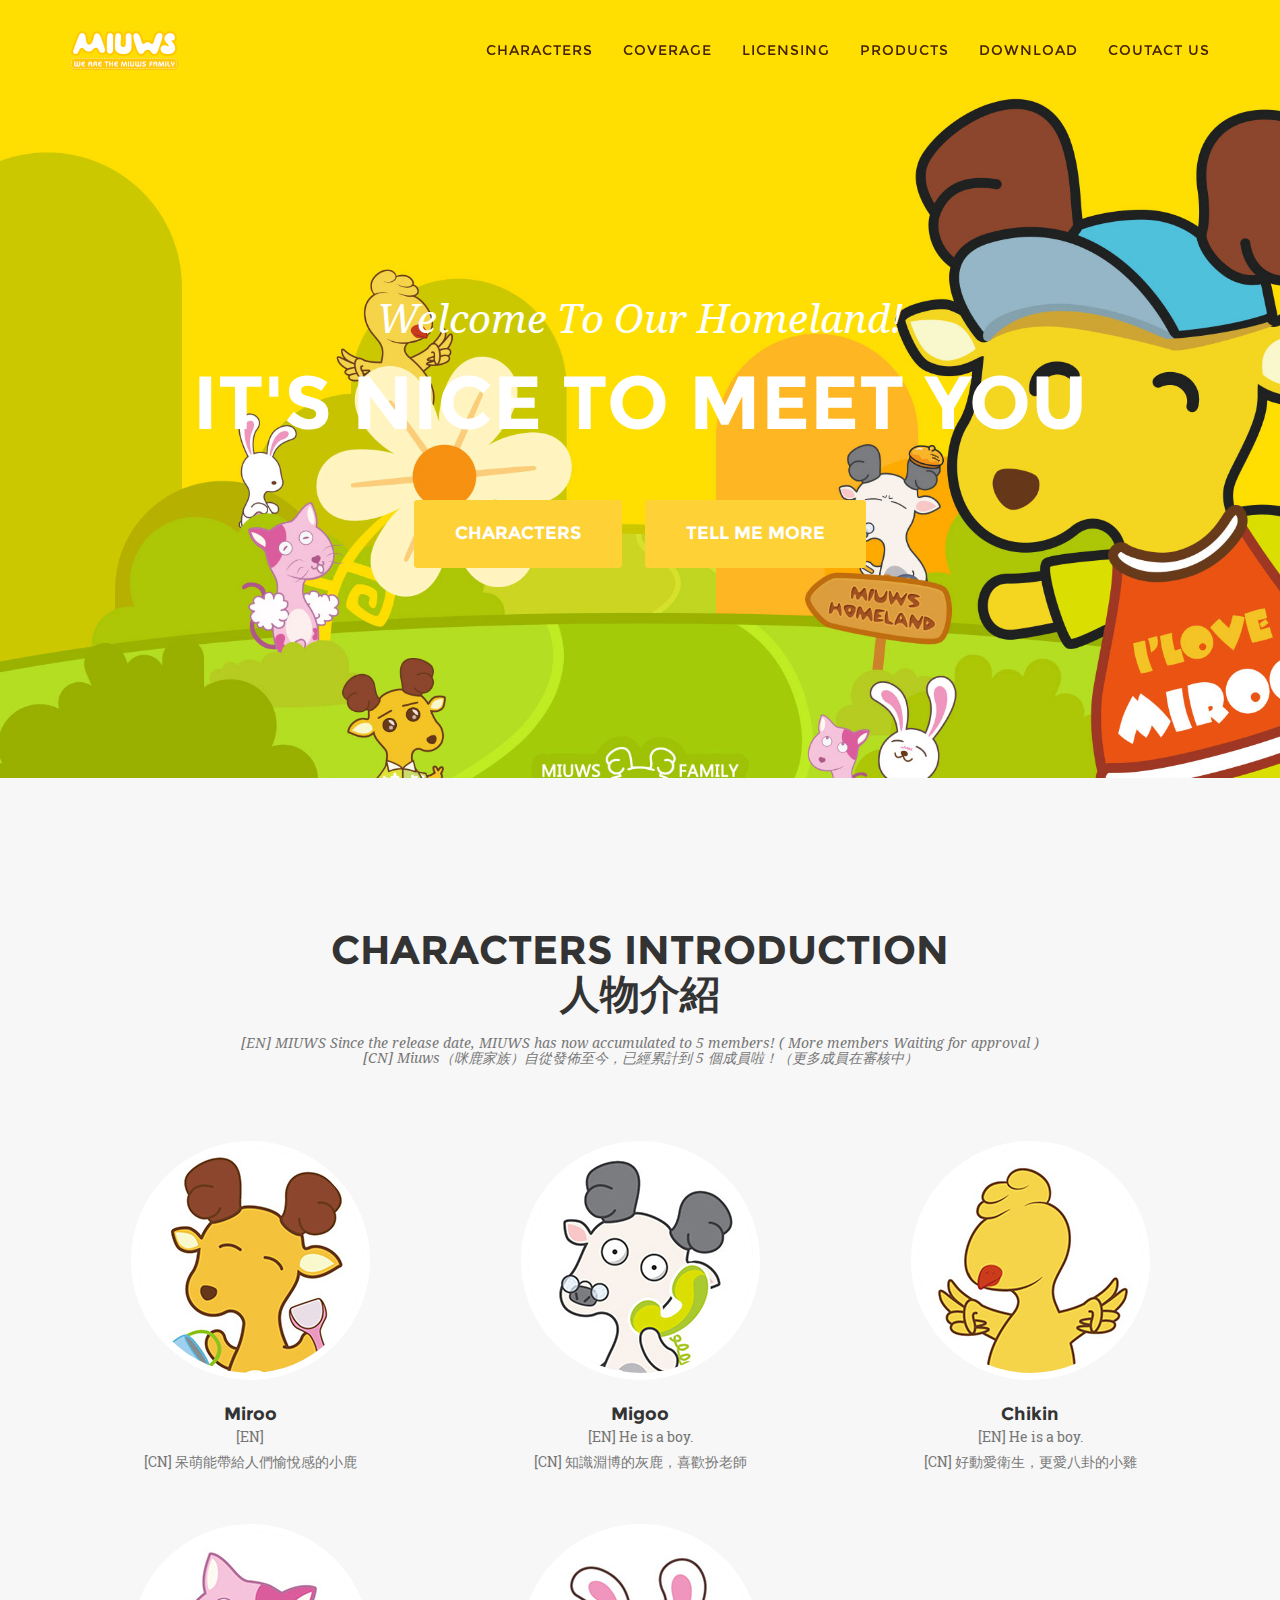
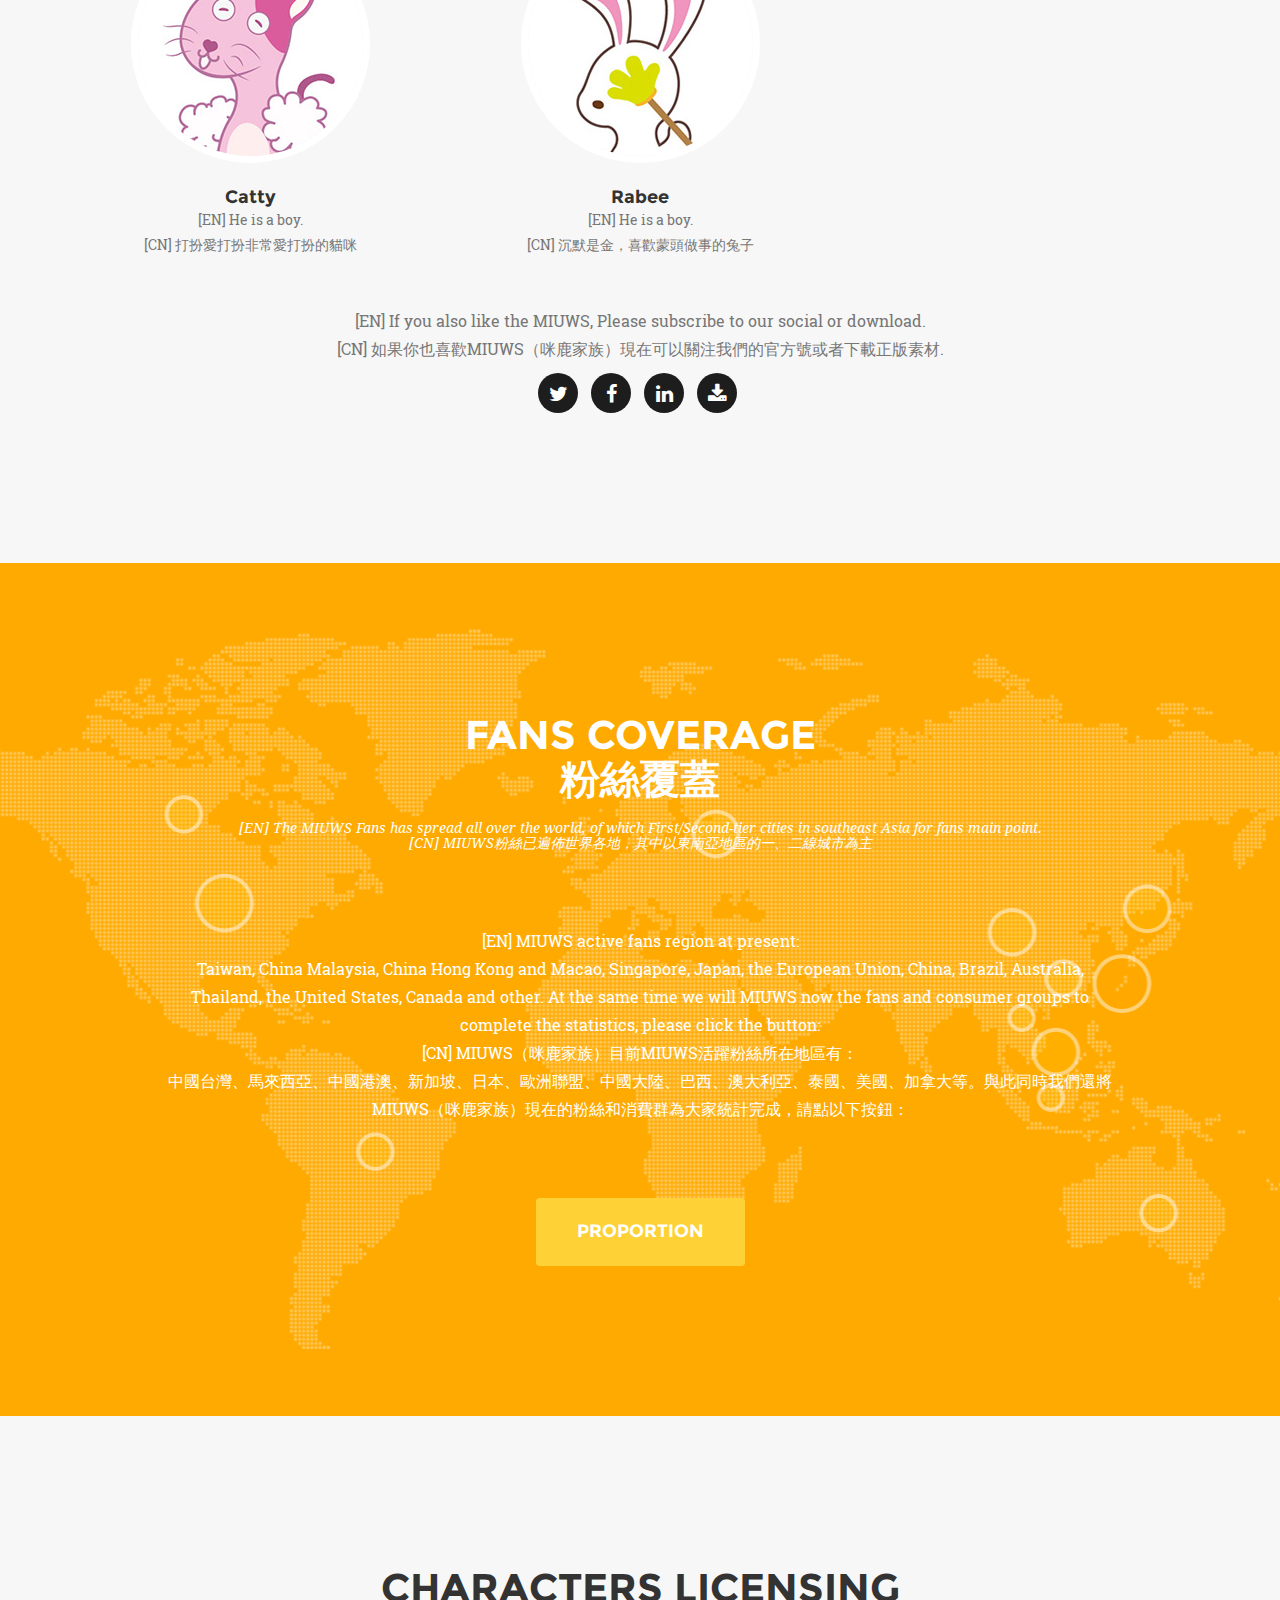
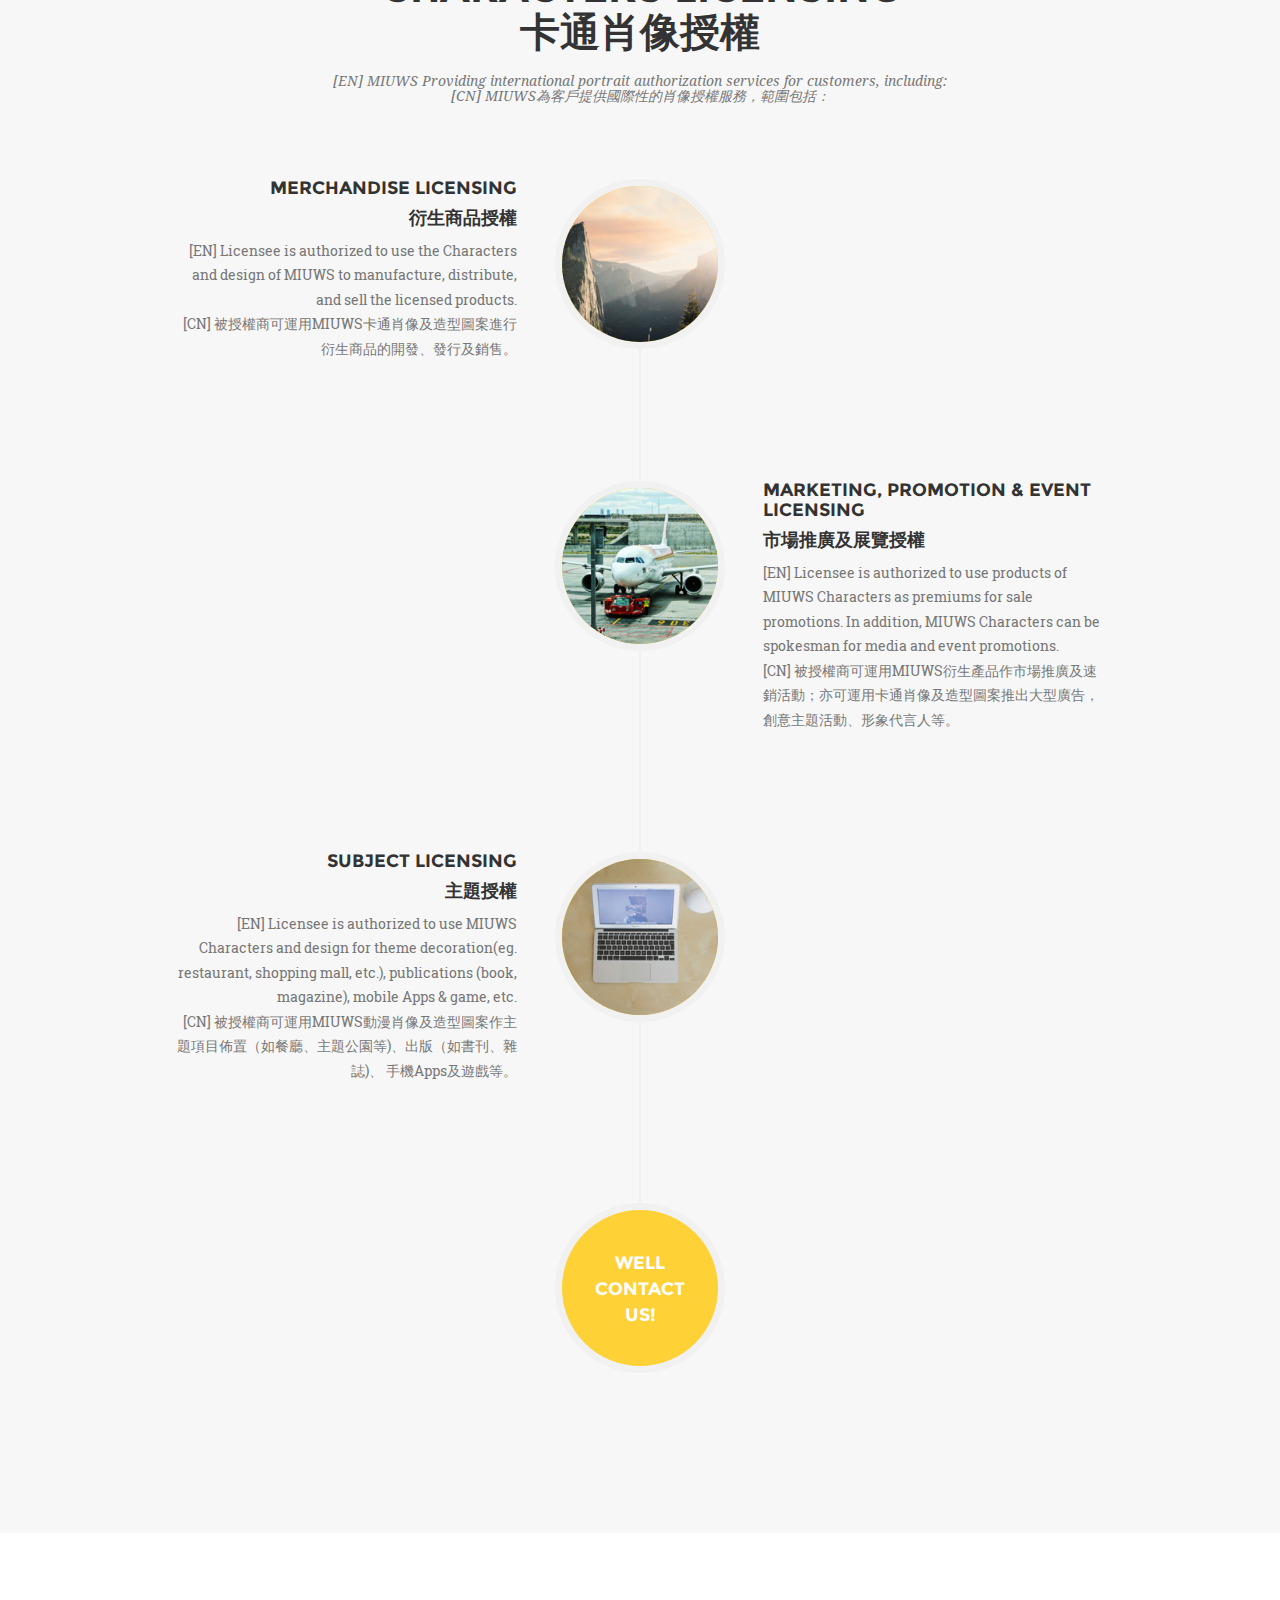
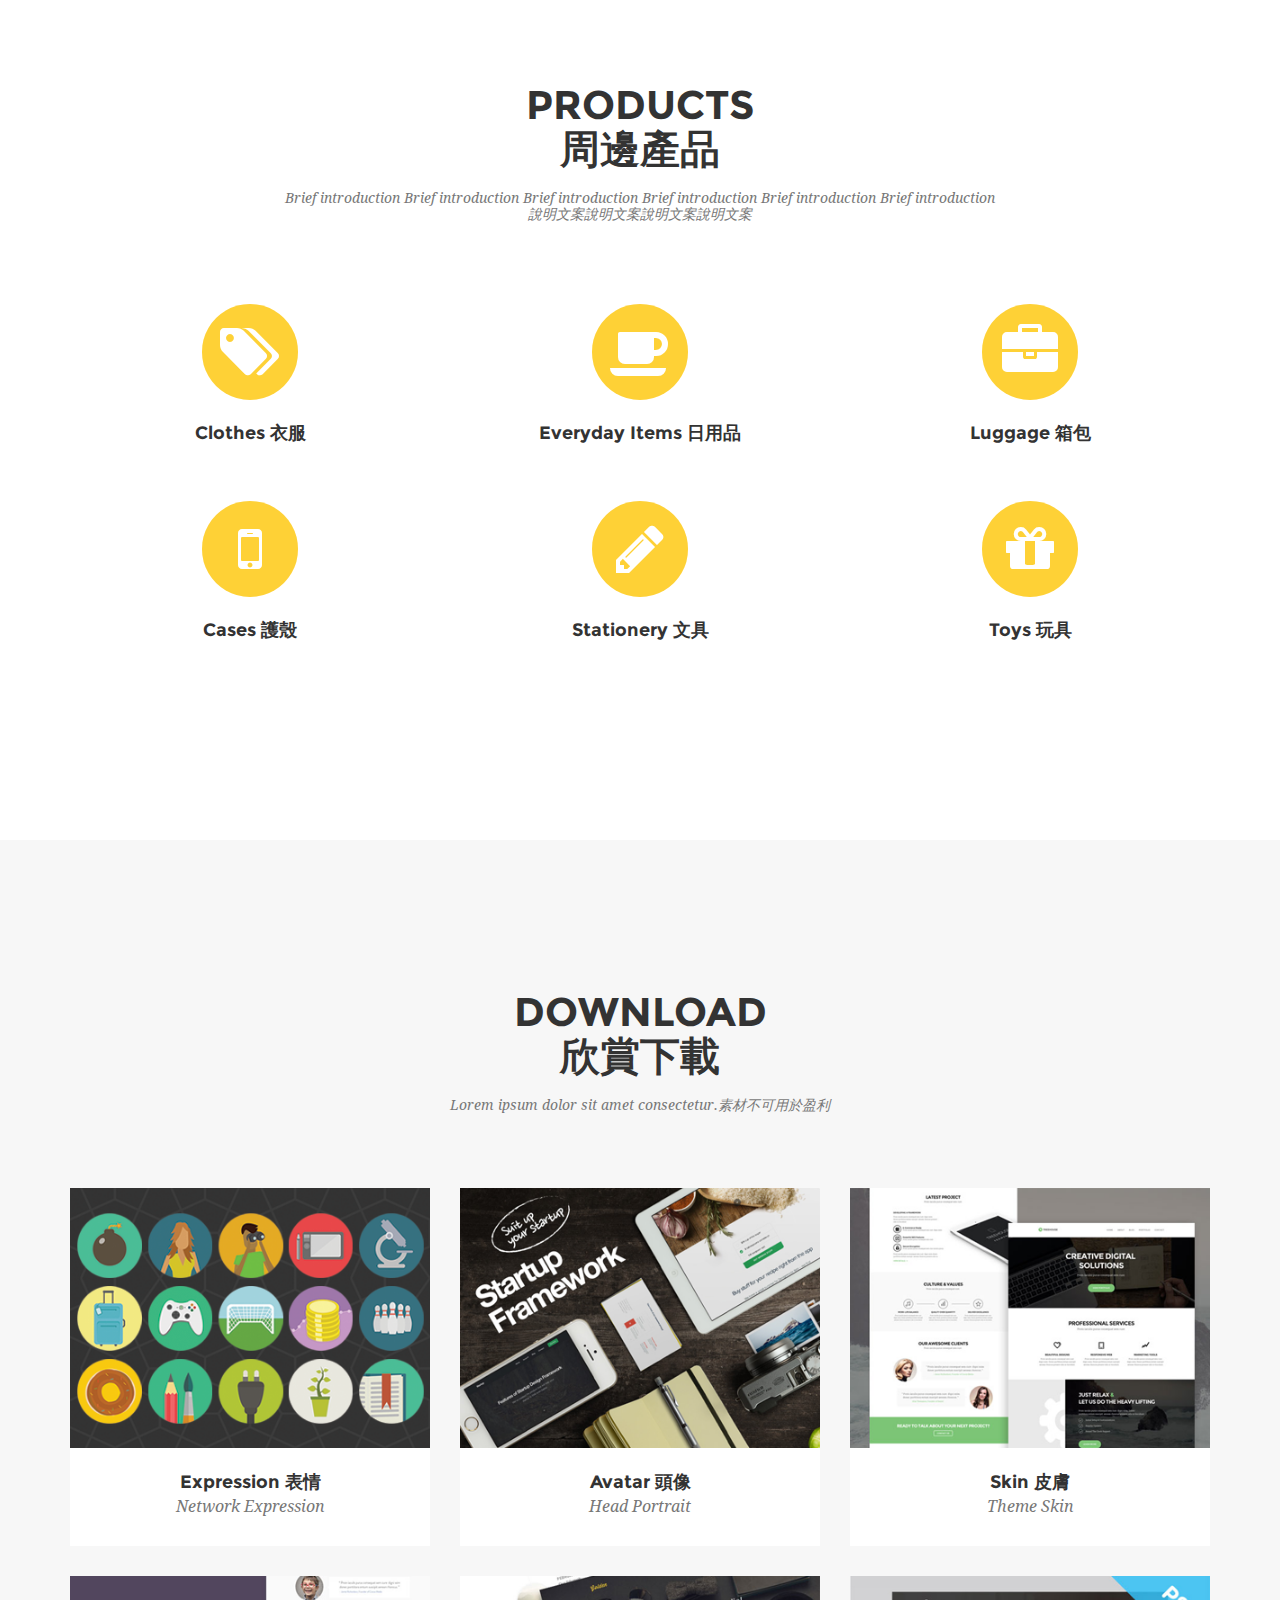
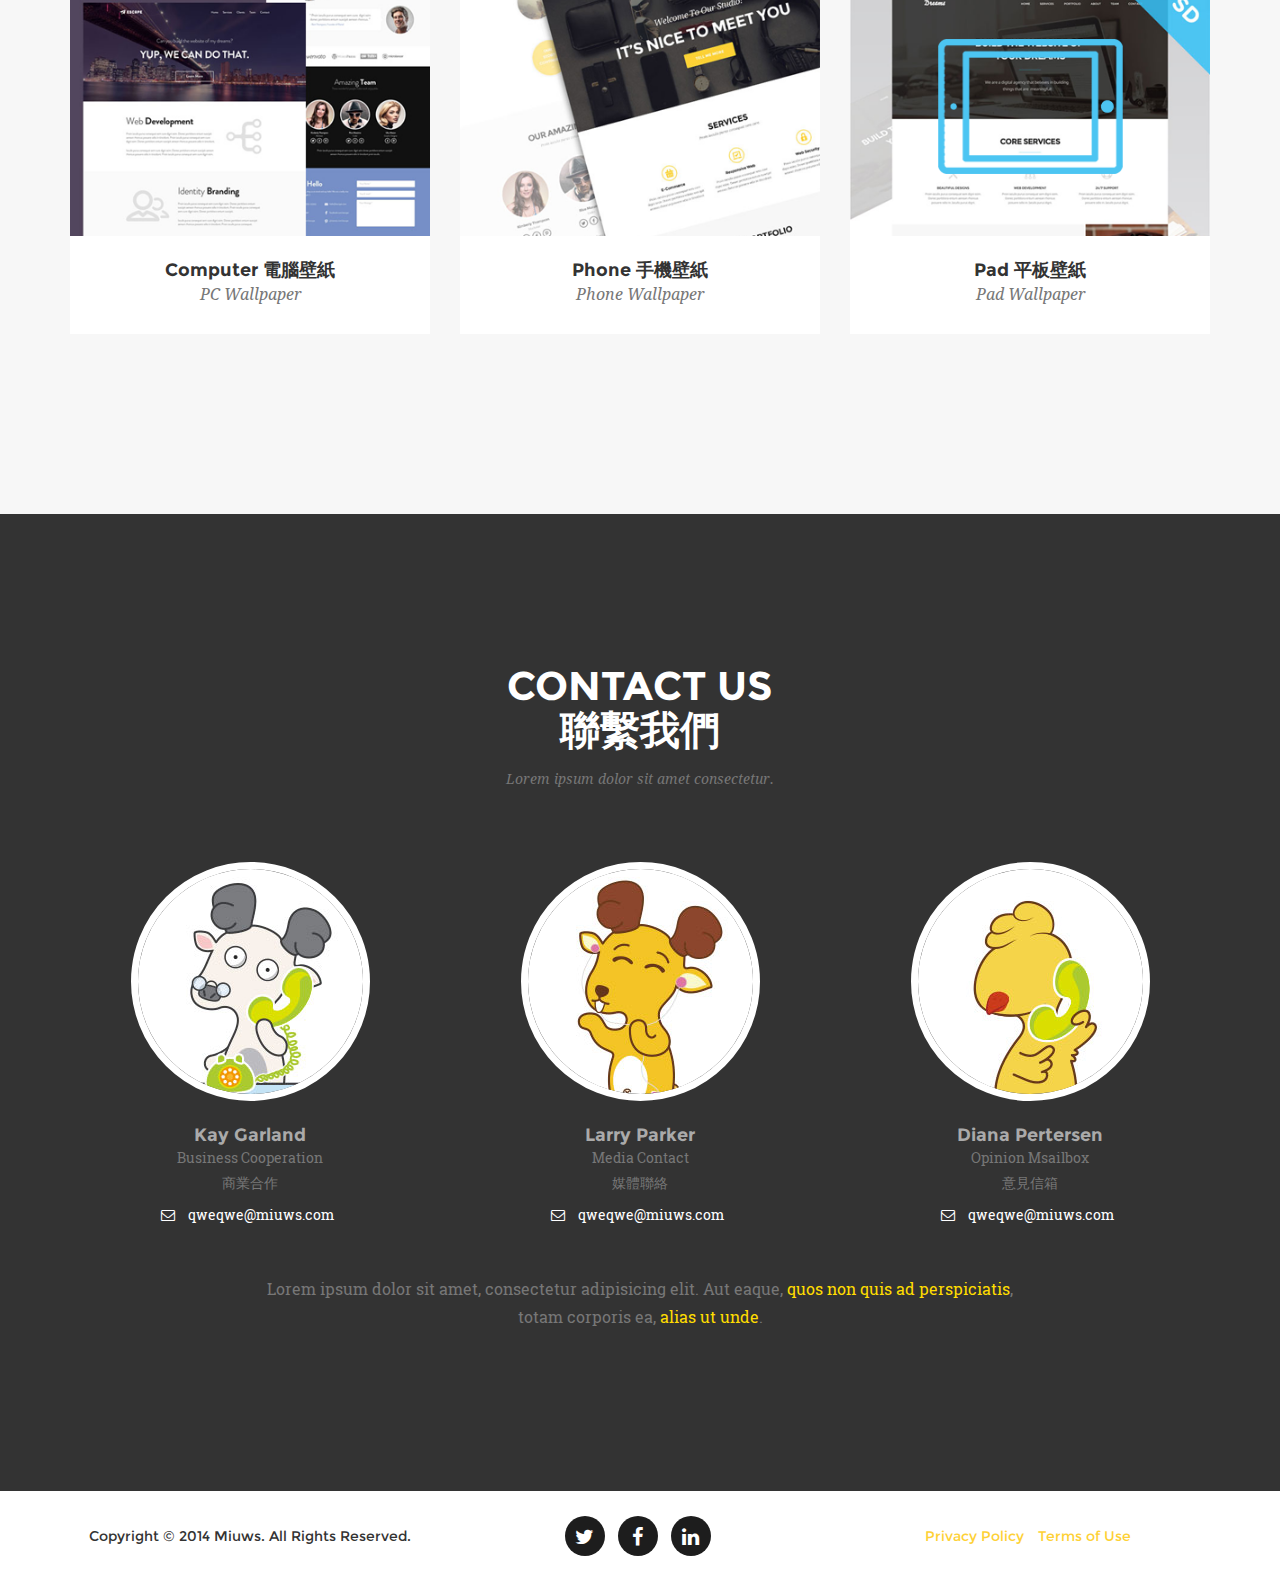
==== index.html @ 2d7cfe04 "Revert "改變目錄"" ====
<!DOCTYPE html>
<html lang="en"><head>

    <meta charset="utf-8">
    <meta http-equiv="X-UA-Compatible" content="IE=edge">
    <meta name="viewport" content="width=device-width, initial-scale=1">
    <meta name="description" content="">
    <meta name="author" content="">

    <title>The Official Website of MIUWS - 咪鹿家族官網</title>

    <!-- Bootstrap Core CSS -->
    <link href="css/bootstrap.min.css" rel="stylesheet">

    <!-- Custom CSS -->
    <link href="css/agency.css" rel="stylesheet">

    <!-- Custom Fonts -->
    <link href="font-awesome/css/font-awesome.min.css" rel="stylesheet" type="text/css">
    <!--<link href="https://fonts.googleapis.com/css?family=Montserrat:400,700" rel="stylesheet" type="text/css">-->
    <!--<link href='https://fonts.googleapis.com/css?family=Kaushan+Script' rel='stylesheet' type='text/css'>-->
    <!--<link href='https://fonts.googleapis.com/css?family=Droid+Serif:400,700,400italic,700italic' rel='stylesheet' type='text/css'>-->
    <!--<link href='https://fonts.googleapis.com/css?family=Roboto+Slab:400,100,300,700' rel='stylesheet' type='text/css'>-->
    <link href="googleapis/fonts.css" rel="stylesheet" type="text/css">

    <!-- HTML5 Shim and Respond.js IE8 support of HTML5 elements and media queries -->
    <!-- WARNING: Respond.js doesn't work if you view the page via file:// -->
    <!--[if lt IE 9]>
        <script src="https://oss.maxcdn.com/libs/html5shiv/3.7.0/html5shiv.js"></script>
        <script src="https://oss.maxcdn.com/libs/respond.js/1.4.2/respond.min.js"></script>
    <![endif]-->

</head>

<body id="page-top" class="index">

    <!-- Navigation -->
    <nav class="navbar navbar-default navbar-fixed-top">
        <div class="container">
            <!-- Brand and toggle get grouped for better mobile display -->
            <div class="navbar-header page-scroll">
                <button type="button" class="navbar-toggle" data-toggle="collapse" data-target="#bs-example-navbar-collapse-1">
                    <span class="sr-only">Toggle navigation</span>
                    <span class="icon-bar"></span>
                    <span class="icon-bar"></span>
                    <span class="icon-bar"></span>
                </button>
                <!-- <a class="navbar-brand page-scroll" href="#page-top">Miuws</a> -->
                <a class="navbar-brand page-scroll" href="#page-top">
	                <img src="img/logo40.png" class="" alt="">
                </a>
            </div>

            <!-- Collect the nav links, forms, and other content for toggling -->
            <div class="collapse navbar-collapse" id="bs-example-navbar-collapse-1">
                <ul class="nav navbar-nav navbar-right">
                    <li class="hidden">
                        <a href="#page-top"></a>
                    </li>
                    <li>
                        <a class="page-scroll" href="#characters">Characters</a>
                    </li>
                    <li>
                        <a class="page-scroll" href="#coverage">Coverage</a>
                    </li>
                    <li>
                        <a class="page-scroll" href="#licensing">Licensing</a>
                    </li>
                    <li>
                        <a class="page-scroll" href="#products">Products</a>
                    </li>
                    <li>
                        <a class="page-scroll" href="#download">download</a>
                    </li>
                    <li>
                        <a class="page-scroll" href="#contact">Coutact Us</a>
                    </li>
                </ul>
            </div>
            <!-- /.navbar-collapse -->
        </div>
        <!-- /.container-fluid -->
    </nav>

    <!-- Header -->
    <header>
        <div class="container">
            <div class="intro-text">
                <div class="intro-lead-in">Welcome To Our Homeland!</div>
                <div class="intro-heading">It's Nice To Meet You</div>
                <a href="#characters" class="page-scroll btn btn-xl" style="margin:10px;">Characters</a>
                <a href="#coverage" class="page-scroll btn btn-xl" style="margin:10px;">Tell Me More</a>
            </div>
        </div>
    </header>

    <!-- Services(characters) Section -->
    <section id="characters" class="bg-light-gray">
        <div class="container">
            <div class="row">
                <div class="col-lg-12 text-center">
                    <h2 class="section-heading">Characters Introduction
                    <br>人物介紹</h2>
                    <h3 class="section-subheading text-muted">[EN] MIUWS Since the release date, MIUWS has now accumulated to 5 members! ( More members Waiting for approval ) 
                    <br>[CN] Miuws（咪鹿家族）自從發佈至今，已經累計到&nbsp;5&nbsp;個成員啦！（更多成員在審核中）</h3>
                </div>
            </div>
            <div class="row">
                <div class="col-sm-4">
                    <div class="diy-agency-member">
                        <img src="img/characters/1.jpg" class="img-responsive img-circle" alt="">
                        <h4>Miroo</h4>
                        <p class="text-muted">[EN]  
                        <br>[CN] 呆萌能帶給人們愉悅感的小鹿</p>
                    </div>
                </div>
                <div class="col-sm-4">
                    <div class="diy-agency-member">
                        <img src="img/characters/2.jpg" class="img-responsive img-circle" alt="">
                        <h4>Migoo</h4>
                        <p class="text-muted">[EN] He is a boy.
                        <br>[CN] 知識淵博的灰鹿，喜歡扮老師</p>
                    </div>
                </div>
                <div class="col-sm-4">
                    <div class="diy-agency-member">
                        <img src="img/characters/3.jpg" class="img-responsive img-circle" alt="">
                        <h4>Chikin</h4>
                        <p class="text-muted">[EN] He is a boy.
                        <br>[CN] 好動愛衛生，更愛八卦的小雞</p>
                    </div>
                </div>
            </div>
            <div class="row">
                <div class="col-sm-4">
                    <div class="diy-agency-member">
                        <img src="img/characters/4.jpg" class="img-responsive img-circle" alt="">
                        <h4>Catty</h4>
                        <p class="text-muted">[EN] He is a boy.
                        <br>[CN] 打扮愛打扮非常愛打扮的貓咪</p>
                    </div>
                </div>
                <div class="col-sm-4">
                    <div class="diy-agency-member">
                        <img src="img/characters/5.jpg" class="img-responsive img-circle" alt="">
                        <h4>Rabee</h4>
                        <p class="text-muted">[EN] He is a boy.
                        <br>[CN] 沉默是金，喜歡蒙頭做事的兔子</p>
                    </div>
                </div>
            </div>
            <div class="row">
                <div class="col-lg-8 col-lg-offset-2 text-center">
                    <p class="large text-muted">[EN] If you also like the MIUWS, Please subscribe to our social or download.
                    <br>[CN] 如果你也喜歡MIUWS（咪鹿家族）現在可以關注我們的官方號或者下載正版素材.</p>
					<ul class="list-inline social-buttons">
						<li><a href="#"><i class="fa fa-twitter"></i></a>
						</li>
						<li><a href="#"><i class="fa fa-facebook"></i></a>
						</li>
						<li><a href="#"><i class="fa fa-linkedin"></i></a>
						</li>
						<li><a class="page-scroll" href="#download"><i class="fa fa-download"></i></a>
						</li>
					</ul>
                </div>
            </div>
        </div>
    </section>

    <!-- css, file(coverage) Section -->
    <section id="coverage">
        <div class="container">
            <div class="row">
                <div class="col-lg-12 text-center">
                    <h2 class="section-heading">Fans Coverage
                    <br>粉絲覆蓋</h2>
                    <h3 class="section-subheading text-muted">[EN] The MIUWS Fans has spread all over the world, of which First/Second-tier cities in southeast Asia for fans main point.
                    <br>[CN] MIUWS粉絲已遍佈世界各地，其中以東南亞地區的一、二線城市為主</h3>
                </div>
            </div>
            <div class="row">
                <div class="col-lg-10 col-lg-offset-1 text-center">
                    <p class="large text-muted">[EN] MIUWS active fans region at present: 
                    	<br>Taiwan, China Malaysia, China Hong Kong and Macao, Singapore, Japan, the European Union, China, Brazil, Australia, Thailand, the United States, Canada and other. At the same time we will MIUWS now the fans and consumer groups to complete the statistics, please click the button:
                    	<br>[CN] MIUWS（咪鹿家族）目前MIUWS活躍粉絲所在地區有：
                    	<br>中國台灣、馬來西亞、中國港澳、新加坡、日本、歐洲聯盟、中國大陸、巴西、澳大利亞、泰國、美國、加拿大等。與此同時我們還將MIUWS（咪鹿家族）現在的粉絲和消費群為大家統計完成，請點以下按鈕：</p>
                </div>
            </div>
            <div class="row">
                <div class="col-lg-12">
					<div class="row">
						<div class="col-lg-12 text-center">
							<a href="#coverageModal1" class="page-scroll btn btn-xl" data-toggle="modal">Proportion</a>
						</div>
					</div>
                </div>
            </div>
        </div>
    </section>

    <!-- css, file(licensing) Section -->
    <section id="licensing" class="bg-light-gray">
        <div class="container">
            <div class="row">
                <div class="col-lg-12 text-center">
                    <h2 class="section-heading">CHARACTERS LICENSING
                    <br>卡通肖像授權</h2>
                    <h3 class="section-subheading text-muted">[EN] MIUWS Providing international portrait authorization services for customers, including:
                    <br>[CN] MIUWS為客戶提供國際性的肖像授權服務，範圍包括：</h3>
                </div>
            </div>
            <div class="row">
                <div class="col-lg-12">
                    <ul class="timeline">
                        <li>
                            <div class="timeline-image">
                                <img class="img-circle img-responsive" src="img/licensing/1.jpg" alt="">
                            </div>
                            <div class="timeline-panel">
                                <div class="timeline-heading">
                                    <h4>MERCHANDISE LICENSING</h4>
                                    <h4 class="subheading">衍生商品授權</h4>
                                </div>
                                <div class="timeline-body">
                                    <p class="text-muted">[EN] Licensee is authorized to use the Characters and design of MIUWS to manufacture, distribute, and sell the licensed products.</p>
                                    <p class="text-muted">[CN] 被授權商可運用MIUWS卡通肖像及造型圖案進行衍生商品的開發、發行及銷售。</p>
                                </div>
                            </div>
                        </li>
                        <li class="timeline-inverted">
                            <div class="timeline-image">
                                <img class="img-circle img-responsive" src="img/licensing/2.jpg" alt="">
                            </div>
                            <div class="timeline-panel">
                                <div class="timeline-heading">
                                    <h4>MARKETING, PROMOTION & EVENT LICENSING</h4>
                                    <h4 class="subheading">市場推廣及展覽授權</h4>
                                </div>
                                <div class="timeline-body">
                                    <p class="text-muted">[EN] Licensee is authorized to use products of MIUWS Characters as premiums for sale promotions. In addition, MIUWS Characters can be spokesman for media and event promotions.</p>
                                    <p class="text-muted">[CN] 被授權商可運用MIUWS衍生產品作市場推廣及速銷活動；亦可運用卡通肖像及造型圖案推出大型廣告，創意主題活動、形象代言人等。</p>
                                </div>
                            </div>
                        </li>
                        <li>
                            <div class="timeline-image">
                                <img class="img-circle img-responsive" src="img/licensing/3.jpg" alt="">
                            </div>
                            <div class="timeline-panel">
                                <div class="timeline-heading">
                                    <h4>SUBJECT LICENSING</h4>
                                    <h4 class="subheading">主題授權</h4>
                                </div>
                                <div class="timeline-body">
                                    <p class="text-muted">[EN] Licensee is authorized to use MIUWS Characters and design for theme decoration(eg. restaurant, shopping mall, etc.), publications (book, magazine), mobile Apps & game, etc.</p>
                                    <p class="text-muted">[CN] 被授權商可運用MIUWS動漫肖像及造型圖案作主題項目佈置（如餐廳、主題公園等)、出版（如書刊、雜誌)、 手機Apps及遊戲等。</p>
                                </div>
                            </div>
                        </li>
                        <li class="timeline-inverted">
                        	<a class="page-scroll" href="#contact">
                            	<div class="timeline-image">
                                	<h4>well
                                    	<br>CONTACT
                                    	<br>US!</h4>
                            	</div>
                            </a>
                        </li>
                    </ul>
                </div>
            </div>
        </div>
    </section>

    <!-- css, file(products) Section -->
    <section id="products">
        <div class="container">
            <div class="row">
                <div class="col-lg-12 text-center">
                    <h2 class="section-heading">Products
                    <br>周邊產品</h2>
                    <h3 class="section-subheading text-muted">Brief introduction Brief introduction Brief introduction Brief introduction Brief introduction Brief introduction
                    <br>說明文案說明文案說明文案說明文案</h3>
                </div>
            </div>
			<!-- (3) Section -->
            <div class="row text-center">
                <div class="col-md-4">
                    <span class="fa-stack fa-4x">
                        <i class="fa fa-circle fa-stack-2x text-primary"></i>
                        <i class="fa fa-tags fa-stack-1x fa-inverse"></i>
                    </span>
                    <h4 class="service-heading">Clothes 衣服</h4>
                    <p class="text-muted">&nbsp;</p>
                </div>
                <div class="col-md-4">
                    <span class="fa-stack fa-4x">
                        <i class="fa fa-circle fa-stack-2x text-primary"></i>
                        <i class="fa fa-coffee fa-stack-1x fa-inverse"></i>
                    </span>
                    <h4 class="service-heading">Everyday Items 日用品</h4>
                    <p class="text-muted">&nbsp;</p>
                </div>
                <div class="col-md-4">
                    <span class="fa-stack fa-4x">
                        <i class="fa fa-circle fa-stack-2x text-primary"></i>
                        <i class="fa fa-briefcase fa-stack-1x fa-inverse"></i>
                    </span>
                    <h4 class="service-heading">Luggage 箱包</h4>
                    <p class="text-muted">&nbsp;</p>
                </div>
            </div>
			<!-- (2) Section -->
            <div class="row text-center">
                <div class="col-md-4">
                    <span class="fa-stack fa-4x">
                        <i class="fa fa-circle fa-stack-2x text-primary"></i>
                        <i class="fa fa-mobile-phone fa-stack-1x fa-inverse"></i>
                    </span>
                    <h4 class="service-heading">Cases 護殼</h4>
                    <p class="text-muted">&nbsp;</p>
                </div>
                <div class="col-md-4">
                    <span class="fa-stack fa-4x">
                        <i class="fa fa-circle fa-stack-2x text-primary"></i>
                        <i class="fa fa-pencil fa-stack-1x fa-inverse"></i>
                    </span>
                    <h4 class="service-heading">Stationery 文具</h4>
                    <p class="text-muted">&nbsp;</p>
                </div>
                <div class="col-md-4">
                    <span class="fa-stack fa-4x">
                        <i class="fa fa-circle fa-stack-2x text-primary"></i>
                        <i class="fa fa-gift fa-stack-1x fa-inverse"></i>
                    </span>
                    <h4 class="service-heading">Toys 玩具</h4>
                    <p class="text-muted">&nbsp;</p>
                </div>
            </div>
        </div>
    </section>

    <!-- css, file(download) Section -->
    <section id="download" class="bg-light-gray">
        <div class="container">
            <div class="row">
                <div class="col-lg-12 text-center">
                    <h2 class="section-heading">Download
                    <br>欣賞下載</h2>
                    <h3 class="section-subheading text-muted">Lorem ipsum dolor sit amet consectetur.素材不可用於盈利</h3>
                </div>
            </div>
            <div class="row">
                <div class="col-md-4 col-sm-6 download-item">
                    <a href="#downloadModal1" class="download-link" data-toggle="modal">
                        <div class="download-hover">
                            <div class="download-hover-content">
                                <i class="fa fa-plus fa-3x"></i>
                            </div>
                        </div>
                        <img src="img/download/expression.png" class="img-responsive" alt="">
                    </a>
                    <div class="download-caption">
                        <h4>Expression 表情</h4>
                        <p class="text-muted">Network Expression</p>
                    </div>
                </div>
                <div class="col-md-4 col-sm-6 download-item">
                    <a href="#downloadModal2" class="download-link" data-toggle="modal">
                        <div class="download-hover">
                            <div class="download-hover-content">
                                <i class="fa fa-plus fa-3x"></i>
                            </div>
                        </div>
                        <img src="img/download/avatar.png" class="img-responsive" alt="">
                    </a>
                    <div class="download-caption">
                        <h4>Avatar 頭像</h4>
                        <p class="text-muted">Head Portrait</p>
                    </div>
                </div>
                <div class="col-md-4 col-sm-6 download-item">
                    <a href="#downloadModal3" class="download-link" data-toggle="modal">
                        <div class="download-hover">
                            <div class="download-hover-content">
                                <i class="fa fa-plus fa-3x"></i>
                            </div>
                        </div>
                        <img src="img/download/skin.png" class="img-responsive" alt="">
                    </a>
                    <div class="download-caption">
                        <h4>Skin 皮膚</h4>
                        <p class="text-muted">Theme Skin</p>
                    </div>
                </div>
                <div class="col-md-4 col-sm-6 download-item">
                    <a href="#downloadModal4" class="download-link" data-toggle="modal">
                        <div class="download-hover">
                            <div class="download-hover-content">
                                <i class="fa fa-plus fa-3x"></i>
                            </div>
                        </div>
                        <img src="img/download/pcomputer.png" class="img-responsive" alt="">
                    </a>
                    <div class="download-caption">
                        <h4>Computer 電腦壁紙</h4>
                        <p class="text-muted">PC Wallpaper</p>
                    </div>
                </div>
                <div class="col-md-4 col-sm-6 download-item">
                    <a href="#downloadModal5" class="download-link" data-toggle="modal">
                        <div class="download-hover">
                            <div class="download-hover-content">
                                <i class="fa fa-plus fa-3x"></i>
                            </div>
                        </div>
                        <img src="img/download/phone.png" class="img-responsive" alt="">
                    </a>
                    <div class="download-caption">
                        <h4>Phone 手機壁紙</h4>
                        <p class="text-muted">Phone Wallpaper</p>
                    </div>
                </div>
                <div class="col-md-4 col-sm-6 download-item">
                    <a href="#downloadModal6" class="download-link" data-toggle="modal">
                        <div class="download-hover">
                            <div class="download-hover-content">
                                <i class="fa fa-plus fa-3x"></i>
                            </div>
                        </div>
                        <img src="img/download/pad.png" class="img-responsive" alt="">
                    </a>
                    <div class="download-caption">
                        <h4>Pad 平板壁紙</h4>
                        <p class="text-muted">Pad Wallpaper</p>
                    </div>
                </div>
            </div>
        </div>
    </section>
    
    <!-- Contact Section -->
    <section id="contact">
        <div class="container">
            <div class="row">
                <div class="col-lg-12 text-center">
                    <h2 class="section-heading">Contact Us
                    <br>聯繫我們</h2>
                    <h3 class="section-subheading text-muted">Lorem ipsum dolor sit amet consectetur.</h3>
                </div>
            </div>
            <div class="row">
                <div class="col-sm-4">
                    <div class="diy-agency-member">
                        <img src="img/contact/1.jpg" class="img-responsive img-circle" alt="">
                        <h4>Kay Garland</h4>
                        <p class="text-muted">Business Cooperation
                        <br>商業合作</p>
                        <ul class="list-inline social-buttons">
                            <li><i class="fa fa-envelope-o"></i>
                            </li>
                            <li>qweqwe@miuws.com
                            </li>
                        </ul>
                    </div>
                </div>
                <div class="col-sm-4">
                    <div class="diy-agency-member">
                        <img src="img/contact/2.jpg" class="img-responsive img-circle" alt="">
                        <h4>Larry Parker</h4>
                        <p class="text-muted">Media Contact
                        <br>媒體聯絡</p>
                        <ul class="list-inline social-buttons">
                            <li><i class="fa fa-envelope-o"></i>
                            </li>
                            <li>qweqwe@miuws.com
                            </li>
                        </ul>
                    </div>
                </div>
                <div class="col-sm-4">
                    <div class="diy-agency-member">
                        <img src="img/contact/3.jpg" class="img-responsive img-circle" alt="">
                        <h4>Diana Pertersen</h4>
                        <p class="text-muted">Opinion Msailbox
                        <br>意見信箱</p>
                        <ul class="list-inline social-buttons">
                            <li><i class="fa fa-envelope-o"></i>
                            </li>
                            <li>qweqwe@miuws.com
                            </li>
                        </ul>
                    </div>
                </div>
            </div>
            <div class="row">
                <div class="col-lg-8 col-lg-offset-2 text-center">
                    <p class="large text-muted">Lorem ipsum dolor sit amet, consectetur adipisicing elit. Aut eaque, <a href="#downloadModal6" style="color:#fd0;">quos non quis ad perspiciatis</a>, totam corporis ea, <a href="#downloadModal6" style="color:#fd0;">alias ut unde</a>.</p>
                </div>
            </div>
        </div>
    </section>

    <footer>
        <div class="container">
            <div class="row">
                <div class="col-md-4">
                    <span class="copyright">Copyright &copy; 2014 Miuws. All Rights Reserved.</span>
                </div>
                <div class="col-md-4">
                    <ul class="list-inline social-buttons">
                        <li><a href="#"><i class="fa fa-twitter"></i></a>
                        </li>
                        <li><a href="#"><i class="fa fa-facebook"></i></a>
                        </li>
                        <li><a href="#"><i class="fa fa-linkedin"></i></a>
                        </li>
                    </ul>
                </div>
                <div class="col-md-4">
                    <ul class="list-inline quicklinks">
                        <li><a href="#">Privacy Policy</a>
                        </li>
                        <li><a href="#">Terms of Use</a>
                        </li>
                    </ul>
                </div>
            </div>
        </div>
    </footer>

    <!-- coverage Modals -->
    <!-- Use the modals below to showcase details about your coverage projects! -->

    <!-- coverage Modal 1 -->
    <div class="layer-modal modal fade" id="coverageModal1" tabindex="-1" role="dialog" aria-hidden="true">
        <div class="modal-content">
            <div class="close-modal" data-dismiss="modal">
                <div class="lr">
                    <div class="rl">
                    </div>
                </div>
            </div>
            <div class="container">
                <div class="row">
                    <div class="col-lg-8 col-lg-offset-2">
                        <div class="modal-body">
                            <!-- Project Details Go Here -->
                            <h2>Project Name</h2>
                            <p class="item-intro text-muted">Lorem ipsum dolor sit amet consectetur.</p>
                            <img class="img-responsive img-centered" src="img/coverage/roundicons-free.png" alt="">
                            <p>Use this area to describe your project. Lorem ipsum dolor sit amet, consectetur adipisicing elit. Est blanditiis dolorem culpa incidunt minus dignissimos deserunt repellat aperiam quasi sunt officia expedita beatae cupiditate, maiores repudiandae, nostrum, reiciendis facere nemo!</p>
                            <p>
                                <strong>Want these icons in this download item sample?</strong>You can download 60 of them for free, courtesy of <a href="https://getdpd.com/cart/hoplink/18076?referrer=bvbo4kax5k8ogc">RoundIcons.com</a>, or you can purchase the 1500 icon set <a href="https://getdpd.com/cart/hoplink/18076?referrer=bvbo4kax5k8ogc">here</a>.</p>
                            <ul class="list-inline">
                                <li>Date: July 2014</li>
                                <li>Client: Round Icons</li>
                                <li>Category: Graphic Design</li>
                            </ul>
                            <button type="button" class="btn btn-primary" data-dismiss="modal"><i class="fa fa-times"></i> Close Project</button>
                        </div>
                    </div>
                </div>
            </div>
        </div>
    </div>

    <!-- download Modals -->
    <!-- Use the modals below to showcase details about your download projects! -->

    <!-- download Modal 1 -->
    <div class="layer-modal modal fade" id="downloadModal1" tabindex="-1" role="dialog" aria-hidden="true">
        <div class="modal-content">
            <div class="close-modal" data-dismiss="modal">
                <div class="lr">
                    <div class="rl">
                    </div>
                </div>
            </div>
            <div class="container">
                <div class="row">
                    <div class="col-lg-8 col-lg-offset-2">
                        <div class="modal-body">
                            <!-- Project Details Go Here -->
                            <h2>Network Expression</h2>
                            <p class="item-intro text-muted">Lorem ipsum dolor sit amet consectetur.</p>
                            <img class="img-responsive img-centered" src="img/download/expression-1.png" alt="">
                            <p>Use this area to describe your project. Lorem ipsum dolor sit amet, consectetur adipisicing elit. Est blanditiis dolorem culpa incidunt minus dignissimos deserunt repellat aperiam quasi sunt officia expedita beatae cupiditate, maiores repudiandae, nostrum, reiciendis facere nemo!</p>
                            <p>
                                <strong>Want these icons in this download item sample?</strong>You can download 60 of them for free, courtesy of <a href="https://getdpd.com/cart/hoplink/18076?referrer=bvbo4kax5k8ogc">RoundIcons.com</a>, or you can purchase the 1500 icon set <a href="https://getdpd.com/cart/hoplink/18076?referrer=bvbo4kax5k8ogc">here</a>.</p>
                            <ul class="list-inline">
                                <li>Date: July 2014</li>
                                <li>Client: Round Icons</li>
                                <li>Category: Graphic Design</li>
                            </ul>
                            <button type="button" class="btn btn-primary" data-dismiss="modal"><i class="fa fa-times"></i> Close Project</button>
                        </div>
                    </div>
                </div>
            </div>
        </div>
    </div>

    <!-- download Modal 2 -->
    <div class="layer-modal modal fade" id="downloadModal2" tabindex="-1" role="dialog" aria-hidden="true">
        <div class="modal-content">
            <div class="close-modal" data-dismiss="modal">
                <div class="lr">
                    <div class="rl">
                    </div>
                </div>
            </div>
            <div class="container">
                <div class="row">
                    <div class="col-lg-8 col-lg-offset-2">
                        <div class="modal-body">
                            <h2>Head Portrait</h2>
                            <p class="item-intro text-muted">Lorem ipsum dolor sit amet consectetur.</p>
                            <img class="img-responsive img-centered" src="img/download/avatar-1.png" alt="">
                            <p><a href="http://designmodo.com/startup/?u=787">Startup Framework</a> is a website builder for professionals. Startup Framework contains components and complex blocks (PSD+HTML Bootstrap themes and templates) which can easily be integrated into almost any design. All of these components are made in the same style, and can easily be integrated into projects, allowing you to create hundreds of solutions for your future projects.</p>
                            <p>You can preview Startup Framework <a href="http://designmodo.com/startup/?u=787">here</a>.</p>
                            <button type="button" class="btn btn-primary" data-dismiss="modal"><i class="fa fa-times"></i> Close Project</button>
                        </div>
                    </div>
                </div>
            </div>
        </div>
    </div>

    <!-- download Modal 3 -->
    <div class="layer-modal modal fade" id="downloadModal3" tabindex="-1" role="dialog" aria-hidden="true">
        <div class="modal-content">
            <div class="close-modal" data-dismiss="modal">
                <div class="lr">
                    <div class="rl">
                    </div>
                </div>
            </div>
            <div class="container">
                <div class="row">
                    <div class="col-lg-8 col-lg-offset-2">
                        <div class="modal-body">
                            <!-- Project Details Go Here -->
                            <h2>Theme Skin</h2>
                            <p class="item-intro text-muted">Lorem ipsum dolor sit amet consectetur.</p>
                            <img class="img-responsive img-centered" src="img/download/skin-1.png" alt="">
                            <p>Treehouse is a free PSD web template built by <a href="https://www.behance.net/MathavanJaya">Mathavan Jaya</a>. This is bright and spacious design perfect for people or startup companies looking to showcase their apps or other projects.</p>
                            <p>You can download the PSD template in this download sample item at <a href="http://freebiesxpress.com/gallery/treehouse-free-psd-web-template/">FreebiesXpress.com</a>.</p>
                            <button type="button" class="btn btn-primary" data-dismiss="modal"><i class="fa fa-times"></i> Close Project</button>
                        </div>
                    </div>
                </div>
            </div>
        </div>
    </div>

    <!-- download Modal 4 -->
    <div class="layer-modal modal fade" id="downloadModal4" tabindex="-1" role="dialog" aria-hidden="true">
        <div class="modal-content">
            <div class="close-modal" data-dismiss="modal">
                <div class="lr">
                    <div class="rl">
                    </div>
                </div>
            </div>
            <div class="container">
                <div class="row">
                    <div class="col-lg-8 col-lg-offset-2">
                        <div class="modal-body">
                            <!-- Project Details Go Here -->
                            <h2>PC Wallpaper</h2>
                            <p class="item-intro text-muted">Lorem ipsum dolor sit amet consectetur.</p>
                            <img class="img-responsive img-centered" src="img/download/pcomputer-1.png" alt="">
                            <p>Start Bootstrap's Agency theme is based on Golden, a free PSD website template built by <a href="https://www.behance.net/MathavanJaya">Mathavan Jaya</a>. Golden is a modern and clean one page web template that was made exclusively for Best PSD Freebies. This template has a great download, timeline, and meet your team sections that can be easily modified to fit your needs.</p>
                            <p>You can download the PSD template in this download sample item at <a href="http://freebiesxpress.com/gallery/golden-free-one-page-web-template/">FreebiesXpress.com</a>.</p>
                            <button type="button" class="btn btn-primary" data-dismiss="modal"><i class="fa fa-times"></i> Close Project</button>
                        </div>
                    </div>
                </div>
            </div>
        </div>
    </div>

    <!-- download Modal 5 -->
    <div class="layer-modal modal fade" id="downloadModal5" tabindex="-1" role="dialog" aria-hidden="true">
        <div class="modal-content">
            <div class="close-modal" data-dismiss="modal">
                <div class="lr">
                    <div class="rl">
                    </div>
                </div>
            </div>
            <div class="container">
                <div class="row">
                    <div class="col-lg-8 col-lg-offset-2">
                        <div class="modal-body">
                            <!-- Project Details Go Here -->
                            <h2>Phone Wallpaper</h2>
                            <p class="item-intro text-muted">Lorem ipsum dolor sit amet consectetur.</p>
                            <img class="img-responsive img-centered" src="img/download/phone-1.png" alt="">
                            <p>Escape is a free PSD web template built by <a href="https://www.behance.net/MathavanJaya">Mathavan Jaya</a>. Escape is a one page web template that was designed with agencies in mind. This template is ideal for those looking for a simple one page solution to describe your business and offer your services.</p>
                            <p>You can download the PSD template in this download sample item at <a href="http://freebiesxpress.com/gallery/escape-one-page-psd-web-template/">FreebiesXpress.com</a>.</p>
                            <button type="button" class="btn btn-primary" data-dismiss="modal"><i class="fa fa-times"></i> Close Project</button>
                        </div>
                    </div>
                </div>
            </div>
        </div>
    </div>

    <!-- download Modal 6 -->
    <div class="layer-modal modal fade" id="downloadModal6" tabindex="-1" role="dialog" aria-hidden="true">
        <div class="modal-content">
            <div class="close-modal" data-dismiss="modal">
                <div class="lr">
                    <div class="rl">
                    </div>
                </div>
            </div>
            <div class="container">
                <div class="row">
                    <div class="col-lg-8 col-lg-offset-2">
                        <div class="modal-body">
                            <!-- Project Details Go Here -->
                            <h2>Pad Wallpaper</h2>
                            <p class="item-intro text-muted">Lorem ipsum dolor sit amet consectetur.</p>
                            <img class="img-responsive img-centered" src="img/download/pad-1.png" alt="">
                            <p>Dreams is a free PSD web template built by <a href="https://www.behance.net/MathavanJaya">Mathavan Jaya</a>. Dreams is a modern one page web template designed for almost any purpose. It’s a beautiful template that’s designed with the Bootstrap framework in mind.</p>
                            <p>You can download the PSD template in this download sample item at <a href="http://freebiesxpress.com/gallery/dreams-free-one-page-web-template/">FreebiesXpress.com</a>.</p>
                            <button type="button" class="btn btn-primary" data-dismiss="modal"><i class="fa fa-times"></i> Close Project</button>
                        </div>
                    </div>
                </div>
            </div>
        </div>
    </div>

    <!-- jQuery -->
    <script src="js/jquery.js"></script>

    <!-- Bootstrap Core JavaScript -->
    <script src="js/bootstrap.min.js"></script>

    <!-- Plugin JavaScript -->
    <script src="js/jquery.easing.1.3.min.js"></script>
    <script src="js/classie.js"></script>
    <script src="js/cbpAnimatedHeader.js"></script>

    <!-- Contact Form JavaScript -->
<!--    <script src="js/jqBootstrapValidation.js"></script>
    <script src="js/contact_me.js"></script>-->

    <!-- Custom Theme JavaScript -->
    <script src="js/agency.js"></script>

</body>

</html>
---- css/agency.css ----
body {
	overflow-x:hidden;
	font-family:"Roboto Slab", "Helvetica Neue", Helvetica, Arial, "Microsoft YaHei", sans-serif, "Heiti SC light", "Droid Sans"
}
.text-muted {
	color:#777
}
.social-buttons{
	color:#fff
}
.text-primary {
	color:#fed136
}
p {
	font-size:14px;
	line-height:1.75
}
p.large {
	font-size:16px
}
a, a:hover, a:focus, a:active, a.active {
	outline:0
}
a {
	color:#fed136
}
a:hover, a:focus, a:active, a.active {
	color:#fed136
}
h1, h2, h3, h4, h5, h6 {
	font-family:Montserrat, "Helvetica Neue", Helvetica, Arial, "Microsoft YaHei", sans-serif, "Heiti SC light", "Droid Sans";
	text-transform:uppercase;
	font-weight:700
}
.img-centered {
	margin:0 auto
}
.bg-light-gray {
	background-color:#f7f7f7
}
.bg-darkest-gray {
	background-color:#222
}
.btn-primary {
	color:#fff;
	background-color:#fed136;
	border-color:#fed136;
	font-family:Montserrat, "Helvetica Neue", Helvetica, Arial, "Microsoft YaHei", sans-serif, "Heiti SC light", "Droid Sans";
	text-transform:uppercase;
	font-weight:700
}
.btn-primary:hover, .btn-primary:focus, .btn-primary:active, .btn-primary.active, .open .dropdown-toggle.btn-primary {
	color:#fff;
	background-color:#fec503;
	border-color:#f6bf01
}
.btn-primary:active, .btn-primary.active, .open .dropdown-toggle.btn-primary {
	background-image:none
}
.btn-primary.disabled, .btn-primary[disabled], fieldset[disabled] .btn-primary, .btn-primary.disabled:hover, .btn-primary[disabled]:hover, fieldset[disabled] .btn-primary:hover, .btn-primary.disabled:focus, .btn-primary[disabled]:focus, fieldset[disabled] .btn-primary:focus, .btn-primary.disabled:active, .btn-primary[disabled]:active, fieldset[disabled] .btn-primary:active, .btn-primary.disabled.active, .btn-primary[disabled].active, fieldset[disabled] .btn-primary.active {
	background-color:#fed136;
	border-color:#fed136
}
.btn-primary .badge {
	color:#fed136;
	background-color:#fff
}
.btn-xl {
	color:#fff;
	background-color:#fed136;
	border-color:#fed136;
	font-family:Montserrat, "Helvetica Neue", Helvetica, Arial, "Microsoft YaHei", sans-serif, "Heiti SC light", "Droid Sans";
	text-transform:uppercase;
	font-weight:700;
	border-radius:3px;
	font-size:18px;
	padding:20px 40px
}
.btn-xl:hover, .btn-xl:focus, .btn-xl:active, .btn-xl.active, .open .dropdown-toggle.btn-xl {
	color:#fff;
	background-color:#fec503;
	border-color:#f6bf01
}
.btn-xl:active, .btn-xl.active, .open .dropdown-toggle.btn-xl {
	background-image:none
}
.btn-xl.disabled, .btn-xl[disabled], fieldset[disabled] .btn-xl, .btn-xl.disabled:hover, .btn-xl[disabled]:hover, fieldset[disabled] .btn-xl:hover, .btn-xl.disabled:focus, .btn-xl[disabled]:focus, fieldset[disabled] .btn-xl:focus, .btn-xl.disabled:active, .btn-xl[disabled]:active, fieldset[disabled] .btn-xl:active, .btn-xl.disabled.active, .btn-xl[disabled].active, fieldset[disabled] .btn-xl.active {
	background-color:#fed136;
	border-color:#fed136
}
.btn-xl .badge {
	color:#fed136;
	background-color:#fff
}
.navbar-default {
	background-color:#fd0;
	border-color:transparent
}

/*logo font*/
.navbar-default .navbar-brand {
	color:#fff;/*#fed136*/
	font-family:"Kaushan Script", "Helvetica Neue", Helvetica, Arial, cursive
}
/*logo png*/
.navbar-default .navbar-brand img {
	height:40px;
	margin-top:-10px
}
.navbar-default .navbar-brand:hover, .navbar-default .navbar-brand:focus, .navbar-default .navbar-brand:active, .navbar-default .navbar-brand.active {
	color:#fff;/*#fec503*/
}
.navbar-default .navbar-collapse {
	border-color:rgba(255, 255, 255, .02);
}
.navbar-default .navbar-toggle {
	background-color:#fed136;
	border-color:#fed136
}
.navbar-default .navbar-toggle .icon-bar {
	background-color:#fff
}
.navbar-default .navbar-toggle:hover, .navbar-default .navbar-toggle:focus {
	background-color:#fed136
}
.navbar-default .nav li a {
	font-family:Montserrat, "Helvetica Neue", Helvetica, Arial, "Microsoft YaHei", sans-serif, "Heiti SC light", "Droid Sans";
	text-transform:uppercase;
	font-weight:400;
	letter-spacing:1px;
	color:#420
}
.navbar-default .nav li a:hover/*, .navbar-default .nav li a:focus*/ {
	color:#fff;
	outline:0
}
.navbar-default .navbar-nav>.active>a {
	border-radius:0;
	color:#fff;
	background-color:#fed136
}
.navbar-default .navbar-nav>.active>a:hover, .navbar-default .navbar-nav>.active>a:focus {
	color:#fff;
	background-color:#fec503
}
@media (min-width:768px) {
	.navbar-default {
		background-color:transparent;
		padding:25px 0;
		-webkit-transition:padding .3s;
		-moz-transition:padding .3s;
		transition:padding .3s;
		border:0
	}
	.navbar-default .navbar-brand {
		font-size:2em;
		-webkit-transition:all .3s;
		-moz-transition:all .3s;
		transition:all .3s
	}
	.navbar-default .navbar-nav>.active>a {
		border-radius:3px
	}
	.navbar-default.navbar-shrink {
		background-color:#fd0;
		padding:10px 0;
		border-bottom:4px solid #fc0;
	}
	.navbar-default.navbar-shrink .navbar-brand {
		font-size:1.5em
	}
}
header {
	background-image:url(../img/header-bg.jpg);
	background-repeat:none;
	background-attachment:scroll;
	background-position:center center;
	-webkit-background-size:cover;
	-moz-background-size:cover;
	background-size:cover;
	-o-background-size:cover;
	text-align:center;
	color:#fff
}
header .intro-text {
	padding-top:100px;
	padding-bottom:50px
}
header .intro-text .intro-lead-in {
	font-family:"Droid Serif", "Helvetica Neue", Helvetica, Arial, "Microsoft YaHei", sans-serif, "Heiti SC light", "Droid Sans";
	font-style:italic;
	font-size:22px;
	line-height:22px;
	margin-bottom:25px
}
header .intro-text .intro-heading {
	font-family:Montserrat, "Helvetica Neue", Helvetica, Arial, "Microsoft YaHei", sans-serif, "Heiti SC light", "Droid Sans";
	text-transform:uppercase;
	font-weight:700;
	font-size:50px;
	line-height:50px;
	margin-bottom:25px
}
@media (min-width:768px) {
	header .intro-text {
		padding-top:300px;
		padding-bottom:200px
	}
	header .intro-text .intro-lead-in {
		font-family:"Droid Serif", "Helvetica Neue", Helvetica, Arial, "Microsoft YaHei", sans-serif, "Heiti SC light", "Droid Sans";
		font-style:italic;
		font-size:40px;
		line-height:40px;
		margin-bottom:25px
	}
	header .intro-text .intro-heading {
		font-family:Montserrat, "Helvetica Neue", Helvetica, Arial, "Microsoft YaHei", sans-serif, "Heiti SC light", "Droid Sans";
		text-transform:uppercase;
		font-weight:700;
		font-size:75px;
		line-height:75px;
		margin-bottom:50px
	}
}
section {
	padding:100px 0
}
section h2.section-heading {
	font-size:40px;
	margin-top:0;
	margin-bottom:15px
}
section h3.section-subheading {
	font-size:14px;
	font-family:"Droid Serif", "Helvetica Neue", Helvetica, Arial, "Microsoft YaHei", sans-serif, "Heiti SC light", "Droid Sans";
	text-transform:none;
	font-style:italic;
	font-weight:400;
	margin-bottom:75px
}
@media (min-width:768px) {
	section {
		padding:150px 0
	}
}
.service-heading {
	margin:15px 0;
	text-transform:none
}
#download .download-item {
	margin:0 0 15px;
	right:0
}
#download .download-item .download-link {
	display:block;
	position:relative;
	max-width:400px;
	margin:0 auto
}
#download .download-item .download-link .download-hover {
	background:rgba(254, 209, 54, .9);
	position:absolute;
	width:100%;
	height:100%;
	opacity:0;
	transition:all ease .5s;
	-webkit-transition:all ease .5s;
	-moz-transition:all ease .5s
}
#download .download-item .download-link .download-hover:hover {
	opacity:1
}
#download .download-item .download-link .download-hover .download-hover-content {
	position:absolute;
	width:100%;
	height:20px;
	font-size:20px;
	text-align:center;
	top:50%;
	margin-top:-12px;
	color:#fff
}
#download .download-item .download-link .download-hover .download-hover-content i {
	margin-top:-12px
}
#download .download-item .download-link .download-hover .download-hover-content h3, #download .download-item .download-link .download-hover .download-hover-content h4 {
	margin:0
}
#download .download-item .download-caption {
	max-width:400px;
	margin:0 auto;
	background-color:#fff;
	text-align:center;
	padding:25px
}
#download .download-item .download-caption h4 {
	text-transform:none;
	margin:0
}
#download .download-item .download-caption p {
	font-family:"Droid Serif", "Helvetica Neue", Helvetica, Arial, "Microsoft YaHei", sans-serif, "Heiti SC light", "Droid Sans";
	font-style:italic;
	font-size:16px;
	margin:0
}
#download * {
	z-index:2
}
@media (min-width:767px) {
	#download .download-item {
		margin:0 0 30px
	}
}
.timeline {
	list-style:none;
	padding:0;
	position:relative
}
.timeline:before {
	top:0;
	bottom:0;
	position:absolute;
	content:"";
	width:2px;
	background-color:#f1f1f1;
	left:40px;
	margin-left:-1.5px
}
.timeline>li {
	margin-bottom:50px;
	position:relative;
	min-height:50px
}
.timeline>li:before, .timeline>li:after {
	content:" ";
	display:table
}
.timeline>li:after {
	clear:both
}
.timeline>li .timeline-panel {
	width:100%;
	float:right;
	padding:0 20px 0 100px;
	position:relative;
	text-align:left
}
.timeline>li .timeline-panel:before {
	border-left-width:0;
	border-right-width:15px;
	left:-15px;
	right:auto
}
.timeline>li .timeline-panel:after {
	border-left-width:0;
	border-right-width:14px;
	left:-14px;
	right:auto
}
.timeline>li .timeline-image {
	left:0;
	margin-left:0;
	width:80px;
	height:80px;
	position:absolute;
	z-index:100;
	background-color:#fed136;
	color:#fff;
	border-radius:100%;
	border:7px solid #f1f1f1;
	text-align:center
}
.timeline>li .timeline-image h4 {
	font-size:10px;
	margin-top:12px;
	line-height:14px
}
.timeline>li.timeline-inverted>.timeline-panel {
	float:right;
	text-align:left;
	padding:0 20px 0 100px
}
.timeline>li.timeline-inverted>.timeline-panel:before {
	border-left-width:0;
	border-right-width:15px;
	left:-15px;
	right:auto
}
.timeline>li.timeline-inverted>.timeline-panel:after {
	border-left-width:0;
	border-right-width:14px;
	left:-14px;
	right:auto
}
.timeline>li:last-child {
	margin-bottom:0
}
.timeline .timeline-heading h4 {
	margin-top:0;
	color:inherit
}
.timeline .timeline-heading h4.subheading {
	text-transform:none
}
.timeline .timeline-body>p, .timeline .timeline-body>ul {
	margin-bottom:0
}
@media (min-width:768px) {
	.timeline:before {
		left:50%
	}
	.timeline>li {
		margin-bottom:100px;
		min-height:100px
	}
	.timeline>li .timeline-panel {
		width:41%;
		float:left;
		padding:0 20px 20px 30px;
		text-align:right
	}
	.timeline>li .timeline-image {
		width:100px;
		height:100px;
		left:50%;
		margin-left:-50px
	}
	.timeline>li .timeline-image h4 {
		font-size:13px;
		margin-top:16px;
		line-height:18px
	}
	.timeline>li.timeline-inverted>.timeline-panel {
		float:right;
		text-align:left;
		padding:0 30px 20px 20px
	}
}
@media (min-width:992px) {
	.timeline>li {
		min-height:150px
	}
	.timeline>li .timeline-panel {
		padding:0 20px 20px
	}
	.timeline>li .timeline-image {
		width:150px;
		height:150px;
		margin-left:-75px
	}
	.timeline>li .timeline-image h4 {
		font-size:18px;
		margin-top:30px;
		line-height:26px
	}
	.timeline>li.timeline-inverted>.timeline-panel {
		padding:0 20px 20px
	}
}
@media (min-width:1200px) {
	.timeline>li {
		min-height:170px
	}
	.timeline>li .timeline-panel {
		padding:0 20px 20px 100px
	}
	.timeline>li .timeline-image {
		width:170px;
		height:170px;
		margin-left:-85px
	}
	.timeline>li .timeline-image h4 {
		margin-top:40px
	}
	.timeline>li.timeline-inverted>.timeline-panel {
		padding:0 100px 20px 20px
	}
}
.diy-agency-member {
	text-align:center;
	margin-bottom:50px
}
.diy-agency-member img {
	margin:0 auto;
	border:7px solid #fff
}
.diy-agency-member h4 {
	margin-top:25px;
	margin-bottom:0;
	text-transform:none
}
.diy-agency-member p {
	margin-top:0
}
aside.clients img {
	margin:50px auto
}

section#coverage {
	background-color:#fa0;
	background-image:url(../img/map-image.png);
	background-position:center;
	background-repeat:no-repeat
}
section#coverage .section-heading {
	color:#fff
}
section#coverage .section-subheading {
	color:#fff
}
section#coverage p {
	color:#fff;
	margin-bottom: 75px
}

section#products p {
	
}

section#contact {
	background-color:#333;
}
section#contact .section-heading {
	color:#fff
}
section#contact h4 {
	color:#aaa
}

footer {
	padding:25px 0;
	text-align:center
}
footer span.copyright {
	line-height:40px;
	font-family:Montserrat, "Helvetica Neue", Helvetica, Arial, "Microsoft YaHei", sans-serif, "Heiti SC light", "Droid Sans";
	text-transform:uppercase;
	text-transform:none
}
footer ul.quicklinks {
	margin-bottom:0;
	line-height:40px;
	font-family:Montserrat, "Helvetica Neue", Helvetica, Arial, "Microsoft YaHei", sans-serif, "Heiti SC light", "Droid Sans";
	text-transform:uppercase;
	text-transform:none
}
ul.social-buttons {
	margin-bottom:0
}
ul.social-buttons li a {
	display:block;
	background-color:#1d1d1d;
	height:40px;
	width:40px;
	border-radius:100%;
	font-size:20px;
	line-height:40px;
	color:#fff;
	outline:0;
	-webkit-transition:all .3s;
	-moz-transition:all .3s;
	transition:all .3s
}
ul.social-buttons li a:hover, ul.social-buttons li a:focus, ul.social-buttons li a:active {
	background-color:#fed136
}
.btn:focus, .btn:active, .btn.active, .btn:active:focus {
	outline:0
}
.layer-modal .modal-content {
	border-radius:0;
	background-clip:border-box;
	-webkit-box-shadow:none;
	box-shadow:none;
	border:0;
	min-height:100%;
	padding:100px 0;
	text-align:center
}
.layer-modal .modal-content h2 {
	margin-bottom:15px;
	font-size:3em
}
.layer-modal .modal-content p {
	margin-bottom:30px
}
.layer-modal .modal-content p.item-intro {
	margin:20px 0 30px;
	font-family:"Droid Serif", "Helvetica Neue", Helvetica, Arial, "Microsoft YaHei", sans-serif, "Heiti SC light", "Droid Sans";
	font-style:italic;
	font-size:16px
}
.layer-modal .modal-content ul.list-inline {
	margin-bottom:30px;
	margin-top:0
}
.layer-modal .modal-content img {
	margin-bottom:30px
}
.layer-modal .close-modal {
	position:absolute;
	width:75px;
	height:75px;
	background-color:transparent;
	top:25px;
	right:25px;
	cursor:pointer
}
.layer-modal .close-modal:hover {
	opacity:.3
}
.layer-modal .close-modal .lr {
	height:75px;
	width:1px;
	margin-left:35px;
	background-color:#222;
	transform:rotate(45deg);
	-ms-transform:rotate(45deg);
	-webkit-transform:rotate(45deg);
	z-index:1051
}
.layer-modal .close-modal .lr .rl {
	height:75px;
	width:1px;
	background-color:#222;
	transform:rotate(90deg);
	-ms-transform:rotate(90deg);
	-webkit-transform:rotate(90deg);
	z-index:1052
}
.layer-modal .modal-backdrop {
	opacity:0;
	display:none
}
::-moz-selection {
	text-shadow:none;
	background:#fed136
}
::selection {
	text-shadow:none;
	background:#fed136
}
img::selection {
	background:0 0
}
img::-moz-selection {
	background:0 0
}
body {
	webkit-tap-highlight-color:#fed136
}
---- googleapis/fonts.css ----
/* Montserrat */
/* latin */
@font-face {
  font-family: 'Montserrat';
  font-style: normal;
  font-weight: 400;
  src: local('Montserrat-Regular'), url(fonts/Montserrat//zhcz-_WihjSQC0oHJ9TCYPk_vArhqVIZ0nv9q090hN8.woff2) format('woff2');
  unicode-range: U+0000-00FF, U+0131, U+0152-0153, U+02C6, U+02DA, U+02DC, U+2000-206F, U+2074, U+20AC, U+2212, U+2215, U+E0FF, U+EFFD, U+F000;
}
/* latin */
@font-face {
  font-family: 'Montserrat';
  font-style: normal;
  font-weight: 700;
  src: local('Montserrat-Bold'), url(fonts/Montserrat/IQHow_FEYlDC4Gzy_m8fcoWiMMZ7xLd792ULpGE4W_Y.woff2) format('woff2');
  unicode-range: U+0000-00FF, U+0131, U+0152-0153, U+02C6, U+02DA, U+02DC, U+2000-206F, U+2074, U+20AC, U+2212, U+2215, U+E0FF, U+EFFD, U+F000;
}

/* Kaushan Script */
/* latin-ext */
@font-face {
  font-family: 'Kaushan Script';
  font-style: normal;
  font-weight: 400;
  src: local('Kaushan Script'), local('KaushanScript-Regular'), url(fonts/KaushanScript/qx1LSqts-NtiKcLw4N03IO87R-l0-Xx_7cYc0ZX1ifE.woff2) format('woff2');
  unicode-range: U+0100-024F, U+1E00-1EFF, U+20A0-20AB, U+20AD-20CF, U+2C60-2C7F, U+A720-A7FF;
}
/* latin */
@font-face {
  font-family: 'Kaushan Script';
  font-style: normal;
  font-weight: 400;
  src: local('Kaushan Script'), local('KaushanScript-Regular'), url(fonts/KaushanScript/qx1LSqts-NtiKcLw4N03IEd0sm1ffa_JvZxsF_BEwQk.woff2) format('woff2');
  unicode-range: U+0000-00FF, U+0131, U+0152-0153, U+02C6, U+02DA, U+02DC, U+2000-206F, U+2074, U+20AC, U+2212, U+2215, U+E0FF, U+EFFD, U+F000;
}

/* Droid Serif */
/* latin */
@font-face {
  font-family: 'Droid Serif';
  font-style: normal;
  font-weight: 400;
  src: local('Droid Serif'), local('DroidSerif'), url(fonts/DroidSerif/0AKsP294HTD-nvJgucYTaI4P5ICox8Kq3LLUNMylGO4.woff2) format('woff2');
  unicode-range: U+0000-00FF, U+0131, U+0152-0153, U+02C6, U+02DA, U+02DC, U+2000-206F, U+2074, U+20AC, U+2212, U+2215, U+E0FF, U+EFFD, U+F000;
}
/* latin */
@font-face {
  font-family: 'Droid Serif';
  font-style: normal;
  font-weight: 700;
  src: local('Droid Serif Bold'), local('DroidSerif-Bold'), url(fonts/DroidSerif/QQt14e8dY39u-eYBZmppwYlIZu-HDpmDIZMigmsroc4.woff2) format('woff2');
  unicode-range: U+0000-00FF, U+0131, U+0152-0153, U+02C6, U+02DA, U+02DC, U+2000-206F, U+2074, U+20AC, U+2212, U+2215, U+E0FF, U+EFFD, U+F000;
}
/* latin */
@font-face {
  font-family: 'Droid Serif';
  font-style: italic;
  font-weight: 400;
  src: local('Droid Serif Italic'), local('DroidSerif-Italic'), url(fonts/DroidSerif/cj2hUnSRBhwmSPr9kS5898u2Q0OS-KeTAWjgkS85mDg.woff2) format('woff2');
  unicode-range: U+0000-00FF, U+0131, U+0152-0153, U+02C6, U+02DA, U+02DC, U+2000-206F, U+2074, U+20AC, U+2212, U+2215, U+E0FF, U+EFFD, U+F000;
}
/* latin */
@font-face {
  font-family: 'Droid Serif';
  font-style: italic;
  font-weight: 700;
  src: local('Droid Serif Bold Italic'), local('DroidSerif-BoldItalic'), url(fonts/DroidSerif/c92rD_x0V1LslSFt3-QEpo9ObOXPY1wUIXqKtDjSdsY.woff2) format('woff2');
  unicode-range: U+0000-00FF, U+0131, U+0152-0153, U+02C6, U+02DA, U+02DC, U+2000-206F, U+2074, U+20AC, U+2212, U+2215, U+E0FF, U+EFFD, U+F000;
}

/* Roboto Slab */
/* cyrillic-ext */
@font-face {
  font-family: 'Roboto Slab';
  font-style: normal;
  font-weight: 100;
  src: local('Roboto Slab Thin'), local('RobotoSlab-Thin'), url(fonts/RobotoSlab/MEz38VLIFL-t46JUtkIEgHcHpeTo4zNkUa02-F9r1VE.woff2) format('woff2');
  unicode-range: U+0460-052F, U+20B4, U+2DE0-2DFF, U+A640-A69F;
}
/* cyrillic */
@font-face {
  font-family: 'Roboto Slab';
  font-style: normal;
  font-weight: 100;
  src: local('Roboto Slab Thin'), local('RobotoSlab-Thin'), url(fonts/RobotoSlab/MEz38VLIFL-t46JUtkIEgJHDipyzW3oxlM2ogtcJE3o.woff2) format('woff2');
  unicode-range: U+0400-045F, U+0490-0491, U+04B0-04B1, U+2116;
}
/* greek-ext */
@font-face {
  font-family: 'Roboto Slab';
  font-style: normal;
  font-weight: 100;
  src: local('Roboto Slab Thin'), local('RobotoSlab-Thin'), url(fonts/RobotoSlab/MEz38VLIFL-t46JUtkIEgArQu7msDD1BXoJWeH_ykbQ.woff2) format('woff2');
  unicode-range: U+1F00-1FFF;
}
/* greek */
@font-face {
  font-family: 'Roboto Slab';
  font-style: normal;
  font-weight: 100;
  src: local('Roboto Slab Thin'), local('RobotoSlab-Thin'), url(fonts/RobotoSlab/MEz38VLIFL-t46JUtkIEgD_9YuvR6BbpvcNvv-P7CJ0.woff2) format('woff2');
  unicode-range: U+0370-03FF;
}
/* vietnamese */
@font-face {
  font-family: 'Roboto Slab';
  font-style: normal;
  font-weight: 100;
  src: local('Roboto Slab Thin'), local('RobotoSlab-Thin'), url(fonts/RobotoSlab/MEz38VLIFL-t46JUtkIEgCGQb_MN5JCwpvZt9ko0I5U.woff2) format('woff2');
  unicode-range: U+0102-0103, U+1EA0-1EF1, U+20AB;
}
/* latin-ext */
@font-face {
  font-family: 'Roboto Slab';
  font-style: normal;
  font-weight: 100;
  src: local('Roboto Slab Thin'), local('RobotoSlab-Thin'), url(fonts/RobotoSlab/MEz38VLIFL-t46JUtkIEgLr6l97bd_cX8oZCLqDvOn0.woff2) format('woff2');
  unicode-range: U+0100-024F, U+1E00-1EFF, U+20A0-20AB, U+20AD-20CF, U+2C60-2C7F, U+A720-A7FF;
}
/* latin */
@font-face {
  font-family: 'Roboto Slab';
  font-style: normal;
  font-weight: 100;
  src: local('Roboto Slab Thin'), local('RobotoSlab-Thin'), url(fonts/RobotoSlab/MEz38VLIFL-t46JUtkIEgNFPPhm6yPYYGACxOp9LMJ4.woff2) format('woff2');
  unicode-range: U+0000-00FF, U+0131, U+0152-0153, U+02C6, U+02DA, U+02DC, U+2000-206F, U+2074, U+20AC, U+2212, U+2215, U+E0FF, U+EFFD, U+F000;
}
/* cyrillic-ext */
@font-face {
  font-family: 'Roboto Slab';
  font-style: normal;
  font-weight: 300;
  src: local('Roboto Slab Light'), local('RobotoSlab-Light'), url(fonts/RobotoSlab/dazS1PrQQuCxC3iOAJFEJRgVThLs8Y7ETJzDCYFCSLE.woff2) format('woff2');
  unicode-range: U+0460-052F, U+20B4, U+2DE0-2DFF, U+A640-A69F;
}
/* cyrillic */
@font-face {
  font-family: 'Roboto Slab';
  font-style: normal;
  font-weight: 300;
  src: local('Roboto Slab Light'), local('RobotoSlab-Light'), url(fonts/RobotoSlab/dazS1PrQQuCxC3iOAJFEJZiMaisvaUVUsYyVzOmndek.woff2) format('woff2');
  unicode-range: U+0400-045F, U+0490-0491, U+04B0-04B1, U+2116;
}
/* greek-ext */
@font-face {
  font-family: 'Roboto Slab';
  font-style: normal;
  font-weight: 300;
  src: local('Roboto Slab Light'), local('RobotoSlab-Light'), url(fonts/RobotoSlab/dazS1PrQQuCxC3iOAJFEJbBAWGjcah5Ky0jbCgIwDB8.woff2) format('woff2');
  unicode-range: U+1F00-1FFF;
}
/* greek */
@font-face {
  font-family: 'Roboto Slab';
  font-style: normal;
  font-weight: 300;
  src: local('Roboto Slab Light'), local('RobotoSlab-Light'), url(fonts/RobotoSlab/dazS1PrQQuCxC3iOAJFEJf14vlcfyPYlAcQy2UfDRm4.woff2) format('woff2');
  unicode-range: U+0370-03FF;
}
/* vietnamese */
@font-face {
  font-family: 'Roboto Slab';
  font-style: normal;
  font-weight: 300;
  src: local('Roboto Slab Light'), local('RobotoSlab-Light'), url(fonts/RobotoSlab/dazS1PrQQuCxC3iOAJFEJafJul7RR1X4poJgi27uS4w.woff2) format('woff2');
  unicode-range: U+0102-0103, U+1EA0-1EF1, U+20AB;
}
/* latin-ext */
@font-face {
  font-family: 'Roboto Slab';
  font-style: normal;
  font-weight: 300;
  src: local('Roboto Slab Light'), local('RobotoSlab-Light'), url(fonts/RobotoSlab/dazS1PrQQuCxC3iOAJFEJavyPXdneeGd26m9EmFSSWg.woff2) format('woff2');
  unicode-range: U+0100-024F, U+1E00-1EFF, U+20A0-20AB, U+20AD-20CF, U+2C60-2C7F, U+A720-A7FF;
}
/* latin */
@font-face {
  font-family: 'Roboto Slab';
  font-style: normal;
  font-weight: 300;
  src: local('Roboto Slab Light'), local('RobotoSlab-Light'), url(fonts/RobotoSlab/dazS1PrQQuCxC3iOAJFEJUo2lTMeWA_kmIyWrkNCwPc.woff2) format('woff2');
  unicode-range: U+0000-00FF, U+0131, U+0152-0153, U+02C6, U+02DA, U+02DC, U+2000-206F, U+2074, U+20AC, U+2212, U+2215, U+E0FF, U+EFFD, U+F000;
}
/* cyrillic-ext */
@font-face {
  font-family: 'Roboto Slab';
  font-style: normal;
  font-weight: 400;
  src: local('Roboto Slab Regular'), local('RobotoSlab-Regular'), url(fonts/RobotoSlab/y7lebkjgREBJK96VQi37ZjTOQ_MqJVwkKsUn0wKzc2I.woff2) format('woff2');
  unicode-range: U+0460-052F, U+20B4, U+2DE0-2DFF, U+A640-A69F;
}
/* cyrillic */
@font-face {
  font-family: 'Roboto Slab';
  font-style: normal;
  font-weight: 400;
  src: local('Roboto Slab Regular'), local('RobotoSlab-Regular'), url(fonts/RobotoSlab/y7lebkjgREBJK96VQi37ZjUj_cnvWIuuBMVgbX098Mw.woff2) format('woff2');
  unicode-range: U+0400-045F, U+0490-0491, U+04B0-04B1, U+2116;
}
/* greek-ext */
@font-face {
  font-family: 'Roboto Slab';
  font-style: normal;
  font-weight: 400;
  src: local('Roboto Slab Regular'), local('RobotoSlab-Regular'), url(fonts/RobotoSlab/y7lebkjgREBJK96VQi37ZkbcKLIaa1LC45dFaAfauRA.woff2) format('woff2');
  unicode-range: U+1F00-1FFF;
}
/* greek */
@font-face {
  font-family: 'Roboto Slab';
  font-style: normal;
  font-weight: 400;
  src: local('Roboto Slab Regular'), local('RobotoSlab-Regular'), url(fonts/RobotoSlab/y7lebkjgREBJK96VQi37Zmo_sUJ8uO4YLWRInS22T3Y.woff2) format('woff2');
  unicode-range: U+0370-03FF;
}
/* vietnamese */
@font-face {
  font-family: 'Roboto Slab';
  font-style: normal;
  font-weight: 400;
  src: local('Roboto Slab Regular'), local('RobotoSlab-Regular'), url(fonts/RobotoSlab/y7lebkjgREBJK96VQi37Zr6up8jxqWt8HVA3mDhkV_0.woff2) format('woff2');
  unicode-range: U+0102-0103, U+1EA0-1EF1, U+20AB;
}
/* latin-ext */
@font-face {
  font-family: 'Roboto Slab';
  font-style: normal;
  font-weight: 400;
  src: local('Roboto Slab Regular'), local('RobotoSlab-Regular'), url(fonts/RobotoSlab/y7lebkjgREBJK96VQi37ZiYE0-AqJ3nfInTTiDXDjU4.woff2) format('woff2');
  unicode-range: U+0100-024F, U+1E00-1EFF, U+20A0-20AB, U+20AD-20CF, U+2C60-2C7F, U+A720-A7FF;
}
/* latin */
@font-face {
  font-family: 'Roboto Slab';
  font-style: normal;
  font-weight: 400;
  src: local('Roboto Slab Regular'), local('RobotoSlab-Regular'), url(fonts/RobotoSlab/y7lebkjgREBJK96VQi37Zo4P5ICox8Kq3LLUNMylGO4.woff2) format('woff2');
  unicode-range: U+0000-00FF, U+0131, U+0152-0153, U+02C6, U+02DA, U+02DC, U+2000-206F, U+2074, U+20AC, U+2212, U+2215, U+E0FF, U+EFFD, U+F000;
}
/* cyrillic-ext */
@font-face {
  font-family: 'Roboto Slab';
  font-style: normal;
  font-weight: 700;
  src: local('Roboto Slab Bold'), local('RobotoSlab-Bold'), url(fonts/RobotoSlab/dazS1PrQQuCxC3iOAJFEJZ6iIh_FvlUHQwED9Yt5Kbw.woff2) format('woff2');
  unicode-range: U+0460-052F, U+20B4, U+2DE0-2DFF, U+A640-A69F;
}
/* cyrillic */
@font-face {
  font-family: 'Roboto Slab';
  font-style: normal;
  font-weight: 700;
  src: local('Roboto Slab Bold'), local('RobotoSlab-Bold'), url(fonts/RobotoSlab/dazS1PrQQuCxC3iOAJFEJS_vZmeiCMnoWNN9rHBYaTc.woff2) format('woff2');
  unicode-range: U+0400-045F, U+0490-0491, U+04B0-04B1, U+2116;
}
/* greek-ext */
@font-face {
  font-family: 'Roboto Slab';
  font-style: normal;
  font-weight: 700;
  src: local('Roboto Slab Bold'), local('RobotoSlab-Bold'), url(fonts/RobotoSlab/dazS1PrQQuCxC3iOAJFEJSFaMxiho_5XQnyRZzQsrZs.woff2) format('woff2');
  unicode-range: U+1F00-1FFF;
}
/* greek */
@font-face {
  font-family: 'Roboto Slab';
  font-style: normal;
  font-weight: 700;
  src: local('Roboto Slab Bold'), local('RobotoSlab-Bold'), url(fonts/RobotoSlab/dazS1PrQQuCxC3iOAJFEJQalQocB-__pDVGhF3uS2Ks.woff2) format('woff2');
  unicode-range: U+0370-03FF;
}
/* vietnamese */
@font-face {
  font-family: 'Roboto Slab';
  font-style: normal;
  font-weight: 700;
  src: local('Roboto Slab Bold'), local('RobotoSlab-Bold'), url(fonts/RobotoSlab/dazS1PrQQuCxC3iOAJFEJWhQUTDJGru-0vvUpABgH8I.woff2) format('woff2');
  unicode-range: U+0102-0103, U+1EA0-1EF1, U+20AB;
}
/* latin-ext */
@font-face {
  font-family: 'Roboto Slab';
  font-style: normal;
  font-weight: 700;
  src: local('Roboto Slab Bold'), local('RobotoSlab-Bold'), url(fonts/RobotoSlab/dazS1PrQQuCxC3iOAJFEJejkDdvhIIFj_YMdgqpnSB0.woff2) format('woff2');
  unicode-range: U+0100-024F, U+1E00-1EFF, U+20A0-20AB, U+20AD-20CF, U+2C60-2C7F, U+A720-A7FF;
}
/* latin */
@font-face {
  font-family: 'Roboto Slab';
  font-style: normal;
  font-weight: 700;
  src: local('Roboto Slab Bold'), local('RobotoSlab-Bold'), url(fonts/RobotoSlab/dazS1PrQQuCxC3iOAJFEJYlIZu-HDpmDIZMigmsroc4.woff2) format('woff2');
  unicode-range: U+0000-00FF, U+0131, U+0152-0153, U+02C6, U+02DA, U+02DC, U+2000-206F, U+2074, U+20AC, U+2212, U+2215, U+E0FF, U+EFFD, U+F000;
}
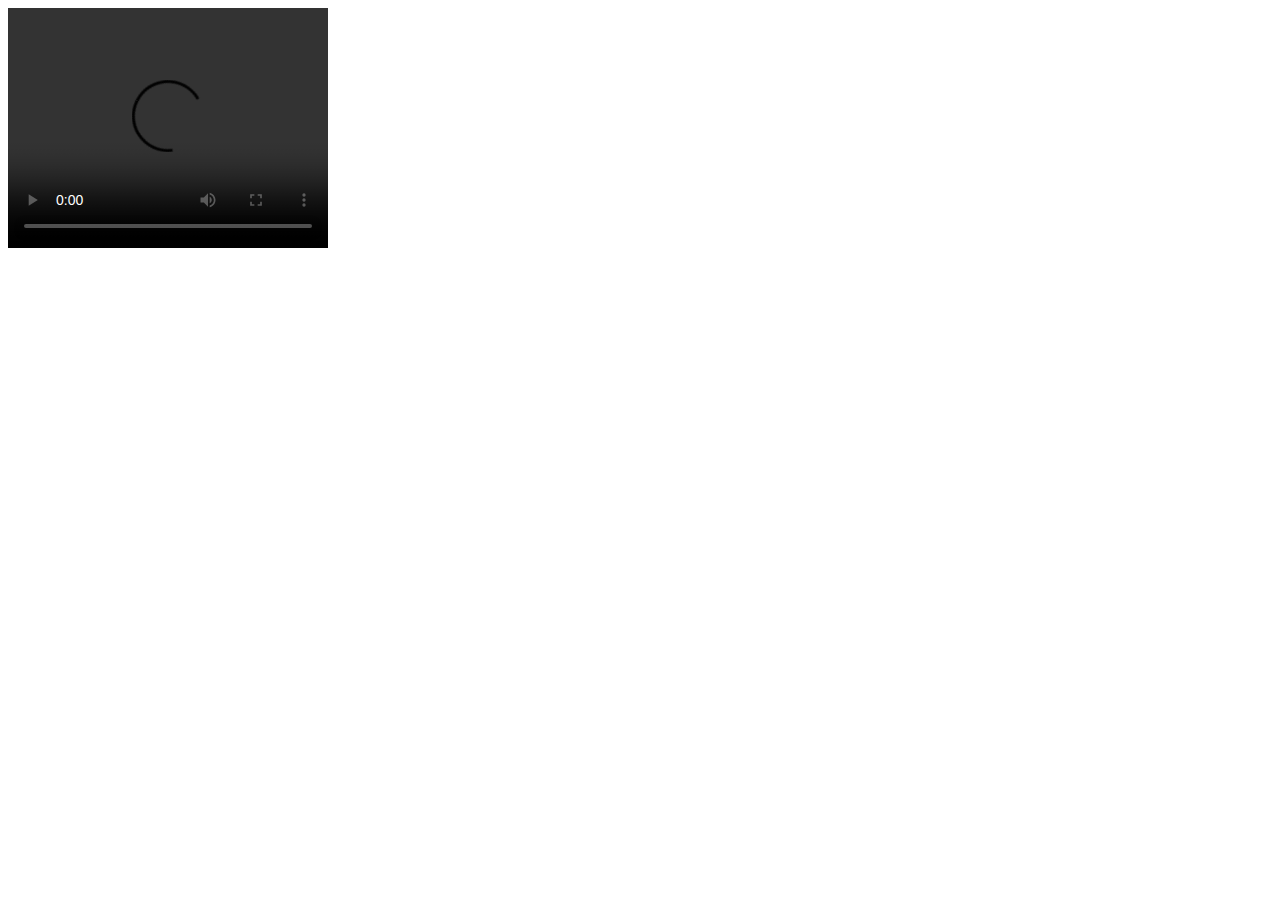
==== commit 329842ff: "Create index.html" ====
--- a/index.html
+++ b/index.html
@@ -1,759 +1,12 @@
-<!DOCTYPE html>
-<html lang="en"><head>
+<!DOCTYPE HTML>
+<html>
+<body>
 
-    <meta charset="utf-8">
-    <meta http-equiv="X-UA-Compatible" content="IE=edge">
-    <meta name="viewport" content="width=device-width, initial-scale=1">
-    <meta name="description" content="">
-    <meta name="author" content="">
-
-    <title>The Official Website of MIUWS - 咪鹿家族官網</title>
-
-    <!-- Bootstrap Core CSS -->
-    <link href="css/bootstrap.min.css" rel="stylesheet">
-
-    <!-- Custom CSS -->
-    <link href="css/agency.css" rel="stylesheet">
-
-    <!-- Custom Fonts -->
-    <link href="font-awesome/css/font-awesome.min.css" rel="stylesheet" type="text/css">
-    <!--<link href="https://fonts.googleapis.com/css?family=Montserrat:400,700" rel="stylesheet" type="text/css">-->
-    <!--<link href='https://fonts.googleapis.com/css?family=Kaushan+Script' rel='stylesheet' type='text/css'>-->
-    <!--<link href='https://fonts.googleapis.com/css?family=Droid+Serif:400,700,400italic,700italic' rel='stylesheet' type='text/css'>-->
-    <!--<link href='https://fonts.googleapis.com/css?family=Roboto+Slab:400,100,300,700' rel='stylesheet' type='text/css'>-->
-    <link href="googleapis/fonts.css" rel="stylesheet" type="text/css">
-
-    <!-- HTML5 Shim and Respond.js IE8 support of HTML5 elements and media queries -->
-    <!-- WARNING: Respond.js doesn't work if you view the page via file:// -->
-    <!--[if lt IE 9]>
-        <script src="https://oss.maxcdn.com/libs/html5shiv/3.7.0/html5shiv.js"></script>
-        <script src="https://oss.maxcdn.com/libs/respond.js/1.4.2/respond.min.js"></script>
-    <![endif]-->
-
-</head>
-
-<body id="page-top" class="index">
-
-    <!-- Navigation -->
-    <nav class="navbar navbar-default navbar-fixed-top">
-        <div class="container">
-            <!-- Brand and toggle get grouped for better mobile display -->
-            <div class="navbar-header page-scroll">
-                <button type="button" class="navbar-toggle" data-toggle="collapse" data-target="#bs-example-navbar-collapse-1">
-                    <span class="sr-only">Toggle navigation</span>
-                    <span class="icon-bar"></span>
-                    <span class="icon-bar"></span>
-                    <span class="icon-bar"></span>
-                </button>
-                <!-- <a class="navbar-brand page-scroll" href="#page-top">Miuws</a> -->
-                <a class="navbar-brand page-scroll" href="#page-top">
-	                <img src="img/logo40.png" class="" alt="">
-                </a>
-            </div>
-
-            <!-- Collect the nav links, forms, and other content for toggling -->
-            <div class="collapse navbar-collapse" id="bs-example-navbar-collapse-1">
-                <ul class="nav navbar-nav navbar-right">
-                    <li class="hidden">
-                        <a href="#page-top"></a>
-                    </li>
-                    <li>
-                        <a class="page-scroll" href="#characters">Characters</a>
-                    </li>
-                    <li>
-                        <a class="page-scroll" href="#coverage">Coverage</a>
-                    </li>
-                    <li>
-                        <a class="page-scroll" href="#licensing">Licensing</a>
-                    </li>
-                    <li>
-                        <a class="page-scroll" href="#products">Products</a>
-                    </li>
-                    <li>
-                        <a class="page-scroll" href="#download">download</a>
-                    </li>
-                    <li>
-                        <a class="page-scroll" href="#contact">Coutact Us</a>
-                    </li>
-                </ul>
-            </div>
-            <!-- /.navbar-collapse -->
-        </div>
-        <!-- /.container-fluid -->
-    </nav>
-
-    <!-- Header -->
-    <header>
-        <div class="container">
-            <div class="intro-text">
-                <div class="intro-lead-in">Welcome To Our Homeland!</div>
-                <div class="intro-heading">It's Nice To Meet You</div>
-                <a href="#characters" class="page-scroll btn btn-xl" style="margin:10px;">Characters</a>
-                <a href="#coverage" class="page-scroll btn btn-xl" style="margin:10px;">Tell Me More</a>
-            </div>
-        </div>
-    </header>
-
-    <!-- Services(characters) Section -->
-    <section id="characters" class="bg-light-gray">
-        <div class="container">
-            <div class="row">
-                <div class="col-lg-12 text-center">
-                    <h2 class="section-heading">Characters Introduction
-                    <br>人物介紹</h2>
-                    <h3 class="section-subheading text-muted">[EN] MIUWS Since the release date, MIUWS has now accumulated to 5 members! ( More members Waiting for approval ) 
-                    <br>[CN] Miuws（咪鹿家族）自從發佈至今，已經累計到&nbsp;5&nbsp;個成員啦！（更多成員在審核中）</h3>
-                </div>
-            </div>
-            <div class="row">
-                <div class="col-sm-4">
-                    <div class="diy-agency-member">
-                        <img src="img/characters/1.jpg" class="img-responsive img-circle" alt="">
-                        <h4>Miroo</h4>
-                        <p class="text-muted">[EN]  
-                        <br>[CN] 呆萌能帶給人們愉悅感的小鹿</p>
-                    </div>
-                </div>
-                <div class="col-sm-4">
-                    <div class="diy-agency-member">
-                        <img src="img/characters/2.jpg" class="img-responsive img-circle" alt="">
-                        <h4>Migoo</h4>
-                        <p class="text-muted">[EN] He is a boy.
-                        <br>[CN] 知識淵博的灰鹿，喜歡扮老師</p>
-                    </div>
-                </div>
-                <div class="col-sm-4">
-                    <div class="diy-agency-member">
-                        <img src="img/characters/3.jpg" class="img-responsive img-circle" alt="">
-                        <h4>Chikin</h4>
-                        <p class="text-muted">[EN] He is a boy.
-                        <br>[CN] 好動愛衛生，更愛八卦的小雞</p>
-                    </div>
-                </div>
-            </div>
-            <div class="row">
-                <div class="col-sm-4">
-                    <div class="diy-agency-member">
-                        <img src="img/characters/4.jpg" class="img-responsive img-circle" alt="">
-                        <h4>Catty</h4>
-                        <p class="text-muted">[EN] He is a boy.
-                        <br>[CN] 打扮愛打扮非常愛打扮的貓咪</p>
-                    </div>
-                </div>
-                <div class="col-sm-4">
-                    <div class="diy-agency-member">
-                        <img src="img/characters/5.jpg" class="img-responsive img-circle" alt="">
-                        <h4>Rabee</h4>
-                        <p class="text-muted">[EN] He is a boy.
-                        <br>[CN] 沉默是金，喜歡蒙頭做事的兔子</p>
-                    </div>
-                </div>
-            </div>
-            <div class="row">
-                <div class="col-lg-8 col-lg-offset-2 text-center">
-                    <p class="large text-muted">[EN] If you also like the MIUWS, Please subscribe to our social or download.
-                    <br>[CN] 如果你也喜歡MIUWS（咪鹿家族）現在可以關注我們的官方號或者下載正版素材.</p>
-					<ul class="list-inline social-buttons">
-						<li><a href="#"><i class="fa fa-twitter"></i></a>
-						</li>
-						<li><a href="#"><i class="fa fa-facebook"></i></a>
-						</li>
-						<li><a href="#"><i class="fa fa-linkedin"></i></a>
-						</li>
-						<li><a class="page-scroll" href="#download"><i class="fa fa-download"></i></a>
-						</li>
-					</ul>
-                </div>
-            </div>
-        </div>
-    </section>
-
-    <!-- css, file(coverage) Section -->
-    <section id="coverage">
-        <div class="container">
-            <div class="row">
-                <div class="col-lg-12 text-center">
-                    <h2 class="section-heading">Fans Coverage
-                    <br>粉絲覆蓋</h2>
-                    <h3 class="section-subheading text-muted">[EN] The MIUWS Fans has spread all over the world, of which First/Second-tier cities in southeast Asia for fans main point.
-                    <br>[CN] MIUWS粉絲已遍佈世界各地，其中以東南亞地區的一、二線城市為主</h3>
-                </div>
-            </div>
-            <div class="row">
-                <div class="col-lg-10 col-lg-offset-1 text-center">
-                    <p class="large text-muted">[EN] MIUWS active fans region at present: 
-                    	<br>Taiwan, China Malaysia, China Hong Kong and Macao, Singapore, Japan, the European Union, China, Brazil, Australia, Thailand, the United States, Canada and other. At the same time we will MIUWS now the fans and consumer groups to complete the statistics, please click the button:
-                    	<br>[CN] MIUWS（咪鹿家族）目前MIUWS活躍粉絲所在地區有：
-                    	<br>中國台灣、馬來西亞、中國港澳、新加坡、日本、歐洲聯盟、中國大陸、巴西、澳大利亞、泰國、美國、加拿大等。與此同時我們還將MIUWS（咪鹿家族）現在的粉絲和消費群為大家統計完成，請點以下按鈕：</p>
-                </div>
-            </div>
-            <div class="row">
-                <div class="col-lg-12">
-					<div class="row">
-						<div class="col-lg-12 text-center">
-							<a href="#coverageModal1" class="page-scroll btn btn-xl" data-toggle="modal">Proportion</a>
-						</div>
-					</div>
-                </div>
-            </div>
-        </div>
-    </section>
-
-    <!-- css, file(licensing) Section -->
-    <section id="licensing" class="bg-light-gray">
-        <div class="container">
-            <div class="row">
-                <div class="col-lg-12 text-center">
-                    <h2 class="section-heading">CHARACTERS LICENSING
-                    <br>卡通肖像授權</h2>
-                    <h3 class="section-subheading text-muted">[EN] MIUWS Providing international portrait authorization services for customers, including:
-                    <br>[CN] MIUWS為客戶提供國際性的肖像授權服務，範圍包括：</h3>
-                </div>
-            </div>
-            <div class="row">
-                <div class="col-lg-12">
-                    <ul class="timeline">
-                        <li>
-                            <div class="timeline-image">
-                                <img class="img-circle img-responsive" src="img/licensing/1.jpg" alt="">
-                            </div>
-                            <div class="timeline-panel">
-                                <div class="timeline-heading">
-                                    <h4>MERCHANDISE LICENSING</h4>
-                                    <h4 class="subheading">衍生商品授權</h4>
-                                </div>
-                                <div class="timeline-body">
-                                    <p class="text-muted">[EN] Licensee is authorized to use the Characters and design of MIUWS to manufacture, distribute, and sell the licensed products.</p>
-                                    <p class="text-muted">[CN] 被授權商可運用MIUWS卡通肖像及造型圖案進行衍生商品的開發、發行及銷售。</p>
-                                </div>
-                            </div>
-                        </li>
-                        <li class="timeline-inverted">
-                            <div class="timeline-image">
-                                <img class="img-circle img-responsive" src="img/licensing/2.jpg" alt="">
-                            </div>
-                            <div class="timeline-panel">
-                                <div class="timeline-heading">
-                                    <h4>MARKETING, PROMOTION & EVENT LICENSING</h4>
-                                    <h4 class="subheading">市場推廣及展覽授權</h4>
-                                </div>
-                                <div class="timeline-body">
-                                    <p class="text-muted">[EN] Licensee is authorized to use products of MIUWS Characters as premiums for sale promotions. In addition, MIUWS Characters can be spokesman for media and event promotions.</p>
-                                    <p class="text-muted">[CN] 被授權商可運用MIUWS衍生產品作市場推廣及速銷活動；亦可運用卡通肖像及造型圖案推出大型廣告，創意主題活動、形象代言人等。</p>
-                                </div>
-                            </div>
-                        </li>
-                        <li>
-                            <div class="timeline-image">
-                                <img class="img-circle img-responsive" src="img/licensing/3.jpg" alt="">
-                            </div>
-                            <div class="timeline-panel">
-                                <div class="timeline-heading">
-                                    <h4>SUBJECT LICENSING</h4>
-                                    <h4 class="subheading">主題授權</h4>
-                                </div>
-                                <div class="timeline-body">
-                                    <p class="text-muted">[EN] Licensee is authorized to use MIUWS Characters and design for theme decoration(eg. restaurant, shopping mall, etc.), publications (book, magazine), mobile Apps & game, etc.</p>
-                                    <p class="text-muted">[CN] 被授權商可運用MIUWS動漫肖像及造型圖案作主題項目佈置（如餐廳、主題公園等)、出版（如書刊、雜誌)、 手機Apps及遊戲等。</p>
-                                </div>
-                            </div>
-                        </li>
-                        <li class="timeline-inverted">
-                        	<a class="page-scroll" href="#contact">
-                            	<div class="timeline-image">
-                                	<h4>well
-                                    	<br>CONTACT
-                                    	<br>US!</h4>
-                            	</div>
-                            </a>
-                        </li>
-                    </ul>
-                </div>
-            </div>
-        </div>
-    </section>
-
-    <!-- css, file(products) Section -->
-    <section id="products">
-        <div class="container">
-            <div class="row">
-                <div class="col-lg-12 text-center">
-                    <h2 class="section-heading">Products
-                    <br>周邊產品</h2>
-                    <h3 class="section-subheading text-muted">Brief introduction Brief introduction Brief introduction Brief introduction Brief introduction Brief introduction
-                    <br>說明文案說明文案說明文案說明文案</h3>
-                </div>
-            </div>
-			<!-- (3) Section -->
-            <div class="row text-center">
-                <div class="col-md-4">
-                    <span class="fa-stack fa-4x">
-                        <i class="fa fa-circle fa-stack-2x text-primary"></i>
-                        <i class="fa fa-tags fa-stack-1x fa-inverse"></i>
-                    </span>
-                    <h4 class="service-heading">Clothes 衣服</h4>
-                    <p class="text-muted">&nbsp;</p>
-                </div>
-                <div class="col-md-4">
-                    <span class="fa-stack fa-4x">
-                        <i class="fa fa-circle fa-stack-2x text-primary"></i>
-                        <i class="fa fa-coffee fa-stack-1x fa-inverse"></i>
-                    </span>
-                    <h4 class="service-heading">Everyday Items 日用品</h4>
-                    <p class="text-muted">&nbsp;</p>
-                </div>
-                <div class="col-md-4">
-                    <span class="fa-stack fa-4x">
-                        <i class="fa fa-circle fa-stack-2x text-primary"></i>
-                        <i class="fa fa-briefcase fa-stack-1x fa-inverse"></i>
-                    </span>
-                    <h4 class="service-heading">Luggage 箱包</h4>
-                    <p class="text-muted">&nbsp;</p>
-                </div>
-            </div>
-			<!-- (2) Section -->
-            <div class="row text-center">
-                <div class="col-md-4">
-                    <span class="fa-stack fa-4x">
-                        <i class="fa fa-circle fa-stack-2x text-primary"></i>
-                        <i class="fa fa-mobile-phone fa-stack-1x fa-inverse"></i>
-                    </span>
-                    <h4 class="service-heading">Cases 護殼</h4>
-                    <p class="text-muted">&nbsp;</p>
-                </div>
-                <div class="col-md-4">
-                    <span class="fa-stack fa-4x">
-                        <i class="fa fa-circle fa-stack-2x text-primary"></i>
-                        <i class="fa fa-pencil fa-stack-1x fa-inverse"></i>
-                    </span>
-                    <h4 class="service-heading">Stationery 文具</h4>
-                    <p class="text-muted">&nbsp;</p>
-                </div>
-                <div class="col-md-4">
-                    <span class="fa-stack fa-4x">
-                        <i class="fa fa-circle fa-stack-2x text-primary"></i>
-                        <i class="fa fa-gift fa-stack-1x fa-inverse"></i>
-                    </span>
-                    <h4 class="service-heading">Toys 玩具</h4>
-                    <p class="text-muted">&nbsp;</p>
-                </div>
-            </div>
-        </div>
-    </section>
-
-    <!-- css, file(download) Section -->
-    <section id="download" class="bg-light-gray">
-        <div class="container">
-            <div class="row">
-                <div class="col-lg-12 text-center">
-                    <h2 class="section-heading">Download
-                    <br>欣賞下載</h2>
-                    <h3 class="section-subheading text-muted">Lorem ipsum dolor sit amet consectetur.素材不可用於盈利</h3>
-                </div>
-            </div>
-            <div class="row">
-                <div class="col-md-4 col-sm-6 download-item">
-                    <a href="#downloadModal1" class="download-link" data-toggle="modal">
-                        <div class="download-hover">
-                            <div class="download-hover-content">
-                                <i class="fa fa-plus fa-3x"></i>
-                            </div>
-                        </div>
-                        <img src="img/download/expression.png" class="img-responsive" alt="">
-                    </a>
-                    <div class="download-caption">
-                        <h4>Expression 表情</h4>
-                        <p class="text-muted">Network Expression</p>
-                    </div>
-                </div>
-                <div class="col-md-4 col-sm-6 download-item">
-                    <a href="#downloadModal2" class="download-link" data-toggle="modal">
-                        <div class="download-hover">
-                            <div class="download-hover-content">
-                                <i class="fa fa-plus fa-3x"></i>
-                            </div>
-                        </div>
-                        <img src="img/download/avatar.png" class="img-responsive" alt="">
-                    </a>
-                    <div class="download-caption">
-                        <h4>Avatar 頭像</h4>
-                        <p class="text-muted">Head Portrait</p>
-                    </div>
-                </div>
-                <div class="col-md-4 col-sm-6 download-item">
-                    <a href="#downloadModal3" class="download-link" data-toggle="modal">
-                        <div class="download-hover">
-                            <div class="download-hover-content">
-                                <i class="fa fa-plus fa-3x"></i>
-                            </div>
-                        </div>
-                        <img src="img/download/skin.png" class="img-responsive" alt="">
-                    </a>
-                    <div class="download-caption">
-                        <h4>Skin 皮膚</h4>
-                        <p class="text-muted">Theme Skin</p>
-                    </div>
-                </div>
-                <div class="col-md-4 col-sm-6 download-item">
-                    <a href="#downloadModal4" class="download-link" data-toggle="modal">
-                        <div class="download-hover">
-                            <div class="download-hover-content">
-                                <i class="fa fa-plus fa-3x"></i>
-                            </div>
-                        </div>
-                        <img src="img/download/pcomputer.png" class="img-responsive" alt="">
-                    </a>
-                    <div class="download-caption">
-                        <h4>Computer 電腦壁紙</h4>
-                        <p class="text-muted">PC Wallpaper</p>
-                    </div>
-                </div>
-                <div class="col-md-4 col-sm-6 download-item">
-                    <a href="#downloadModal5" class="download-link" data-toggle="modal">
-                        <div class="download-hover">
-                            <div class="download-hover-content">
-                                <i class="fa fa-plus fa-3x"></i>
-                            </div>
-                        </div>
-                        <img src="img/download/phone.png" class="img-responsive" alt="">
-                    </a>
-                    <div class="download-caption">
-                        <h4>Phone 手機壁紙</h4>
-                        <p class="text-muted">Phone Wallpaper</p>
-                    </div>
-                </div>
-                <div class="col-md-4 col-sm-6 download-item">
-                    <a href="#downloadModal6" class="download-link" data-toggle="modal">
-                        <div class="download-hover">
-                            <div class="download-hover-content">
-                                <i class="fa fa-plus fa-3x"></i>
-                            </div>
-                        </div>
-                        <img src="img/download/pad.png" class="img-responsive" alt="">
-                    </a>
-                    <div class="download-caption">
-                        <h4>Pad 平板壁紙</h4>
-                        <p class="text-muted">Pad Wallpaper</p>
-                    </div>
-                </div>
-            </div>
-        </div>
-    </section>
-    
-    <!-- Contact Section -->
-    <section id="contact">
-        <div class="container">
-            <div class="row">
-                <div class="col-lg-12 text-center">
-                    <h2 class="section-heading">Contact Us
-                    <br>聯繫我們</h2>
-                    <h3 class="section-subheading text-muted">Lorem ipsum dolor sit amet consectetur.</h3>
-                </div>
-            </div>
-            <div class="row">
-                <div class="col-sm-4">
-                    <div class="diy-agency-member">
-                        <img src="img/contact/1.jpg" class="img-responsive img-circle" alt="">
-                        <h4>Kay Garland</h4>
-                        <p class="text-muted">Business Cooperation
-                        <br>商業合作</p>
-                        <ul class="list-inline social-buttons">
-                            <li><i class="fa fa-envelope-o"></i>
-                            </li>
-                            <li>qweqwe@miuws.com
-                            </li>
-                        </ul>
-                    </div>
-                </div>
-                <div class="col-sm-4">
-                    <div class="diy-agency-member">
-                        <img src="img/contact/2.jpg" class="img-responsive img-circle" alt="">
-                        <h4>Larry Parker</h4>
-                        <p class="text-muted">Media Contact
-                        <br>媒體聯絡</p>
-                        <ul class="list-inline social-buttons">
-                            <li><i class="fa fa-envelope-o"></i>
-                            </li>
-                            <li>qweqwe@miuws.com
-                            </li>
-                        </ul>
-                    </div>
-                </div>
-                <div class="col-sm-4">
-                    <div class="diy-agency-member">
-                        <img src="img/contact/3.jpg" class="img-responsive img-circle" alt="">
-                        <h4>Diana Pertersen</h4>
-                        <p class="text-muted">Opinion Msailbox
-                        <br>意見信箱</p>
-                        <ul class="list-inline social-buttons">
-                            <li><i class="fa fa-envelope-o"></i>
-                            </li>
-                            <li>qweqwe@miuws.com
-                            </li>
-                        </ul>
-                    </div>
-                </div>
-            </div>
-            <div class="row">
-                <div class="col-lg-8 col-lg-offset-2 text-center">
-                    <p class="large text-muted">Lorem ipsum dolor sit amet, consectetur adipisicing elit. Aut eaque, <a href="#downloadModal6" style="color:#fd0;">quos non quis ad perspiciatis</a>, totam corporis ea, <a href="#downloadModal6" style="color:#fd0;">alias ut unde</a>.</p>
-                </div>
-            </div>
-        </div>
-    </section>
-
-    <footer>
-        <div class="container">
-            <div class="row">
-                <div class="col-md-4">
-                    <span class="copyright">Copyright &copy; 2014 Miuws. All Rights Reserved.</span>
-                </div>
-                <div class="col-md-4">
-                    <ul class="list-inline social-buttons">
-                        <li><a href="#"><i class="fa fa-twitter"></i></a>
-                        </li>
-                        <li><a href="#"><i class="fa fa-facebook"></i></a>
-                        </li>
-                        <li><a href="#"><i class="fa fa-linkedin"></i></a>
-                        </li>
-                    </ul>
-                </div>
-                <div class="col-md-4">
-                    <ul class="list-inline quicklinks">
-                        <li><a href="#">Privacy Policy</a>
-                        </li>
-                        <li><a href="#">Terms of Use</a>
-                        </li>
-                    </ul>
-                </div>
-            </div>
-        </div>
-    </footer>
-
-    <!-- coverage Modals -->
-    <!-- Use the modals below to showcase details about your coverage projects! -->
-
-    <!-- coverage Modal 1 -->
-    <div class="layer-modal modal fade" id="coverageModal1" tabindex="-1" role="dialog" aria-hidden="true">
-        <div class="modal-content">
-            <div class="close-modal" data-dismiss="modal">
-                <div class="lr">
-                    <div class="rl">
-                    </div>
-                </div>
-            </div>
-            <div class="container">
-                <div class="row">
-                    <div class="col-lg-8 col-lg-offset-2">
-                        <div class="modal-body">
-                            <!-- Project Details Go Here -->
-                            <h2>Project Name</h2>
-                            <p class="item-intro text-muted">Lorem ipsum dolor sit amet consectetur.</p>
-                            <img class="img-responsive img-centered" src="img/coverage/roundicons-free.png" alt="">
-                            <p>Use this area to describe your project. Lorem ipsum dolor sit amet, consectetur adipisicing elit. Est blanditiis dolorem culpa incidunt minus dignissimos deserunt repellat aperiam quasi sunt officia expedita beatae cupiditate, maiores repudiandae, nostrum, reiciendis facere nemo!</p>
-                            <p>
-                                <strong>Want these icons in this download item sample?</strong>You can download 60 of them for free, courtesy of <a href="https://getdpd.com/cart/hoplink/18076?referrer=bvbo4kax5k8ogc">RoundIcons.com</a>, or you can purchase the 1500 icon set <a href="https://getdpd.com/cart/hoplink/18076?referrer=bvbo4kax5k8ogc">here</a>.</p>
-                            <ul class="list-inline">
-                                <li>Date: July 2014</li>
-                                <li>Client: Round Icons</li>
-                                <li>Category: Graphic Design</li>
-                            </ul>
-                            <button type="button" class="btn btn-primary" data-dismiss="modal"><i class="fa fa-times"></i> Close Project</button>
-                        </div>
-                    </div>
-                </div>
-            </div>
-        </div>
-    </div>
-
-    <!-- download Modals -->
-    <!-- Use the modals below to showcase details about your download projects! -->
-
-    <!-- download Modal 1 -->
-    <div class="layer-modal modal fade" id="downloadModal1" tabindex="-1" role="dialog" aria-hidden="true">
-        <div class="modal-content">
-            <div class="close-modal" data-dismiss="modal">
-                <div class="lr">
-                    <div class="rl">
-                    </div>
-                </div>
-            </div>
-            <div class="container">
-                <div class="row">
-                    <div class="col-lg-8 col-lg-offset-2">
-                        <div class="modal-body">
-                            <!-- Project Details Go Here -->
-                            <h2>Network Expression</h2>
-                            <p class="item-intro text-muted">Lorem ipsum dolor sit amet consectetur.</p>
-                            <img class="img-responsive img-centered" src="img/download/expression-1.png" alt="">
-                            <p>Use this area to describe your project. Lorem ipsum dolor sit amet, consectetur adipisicing elit. Est blanditiis dolorem culpa incidunt minus dignissimos deserunt repellat aperiam quasi sunt officia expedita beatae cupiditate, maiores repudiandae, nostrum, reiciendis facere nemo!</p>
-                            <p>
-                                <strong>Want these icons in this download item sample?</strong>You can download 60 of them for free, courtesy of <a href="https://getdpd.com/cart/hoplink/18076?referrer=bvbo4kax5k8ogc">RoundIcons.com</a>, or you can purchase the 1500 icon set <a href="https://getdpd.com/cart/hoplink/18076?referrer=bvbo4kax5k8ogc">here</a>.</p>
-                            <ul class="list-inline">
-                                <li>Date: July 2014</li>
-                                <li>Client: Round Icons</li>
-                                <li>Category: Graphic Design</li>
-                            </ul>
-                            <button type="button" class="btn btn-primary" data-dismiss="modal"><i class="fa fa-times"></i> Close Project</button>
-                        </div>
-                    </div>
-                </div>
-            </div>
-        </div>
-    </div>
-
-    <!-- download Modal 2 -->
-    <div class="layer-modal modal fade" id="downloadModal2" tabindex="-1" role="dialog" aria-hidden="true">
-        <div class="modal-content">
-            <div class="close-modal" data-dismiss="modal">
-                <div class="lr">
-                    <div class="rl">
-                    </div>
-                </div>
-            </div>
-            <div class="container">
-                <div class="row">
-                    <div class="col-lg-8 col-lg-offset-2">
-                        <div class="modal-body">
-                            <h2>Head Portrait</h2>
-                            <p class="item-intro text-muted">Lorem ipsum dolor sit amet consectetur.</p>
-                            <img class="img-responsive img-centered" src="img/download/avatar-1.png" alt="">
-                            <p><a href="http://designmodo.com/startup/?u=787">Startup Framework</a> is a website builder for professionals. Startup Framework contains components and complex blocks (PSD+HTML Bootstrap themes and templates) which can easily be integrated into almost any design. All of these components are made in the same style, and can easily be integrated into projects, allowing you to create hundreds of solutions for your future projects.</p>
-                            <p>You can preview Startup Framework <a href="http://designmodo.com/startup/?u=787">here</a>.</p>
-                            <button type="button" class="btn btn-primary" data-dismiss="modal"><i class="fa fa-times"></i> Close Project</button>
-                        </div>
-                    </div>
-                </div>
-            </div>
-        </div>
-    </div>
-
-    <!-- download Modal 3 -->
-    <div class="layer-modal modal fade" id="downloadModal3" tabindex="-1" role="dialog" aria-hidden="true">
-        <div class="modal-content">
-            <div class="close-modal" data-dismiss="modal">
-                <div class="lr">
-                    <div class="rl">
-                    </div>
-                </div>
-            </div>
-            <div class="container">
-                <div class="row">
-                    <div class="col-lg-8 col-lg-offset-2">
-                        <div class="modal-body">
-                            <!-- Project Details Go Here -->
-                            <h2>Theme Skin</h2>
-                            <p class="item-intro text-muted">Lorem ipsum dolor sit amet consectetur.</p>
-                            <img class="img-responsive img-centered" src="img/download/skin-1.png" alt="">
-                            <p>Treehouse is a free PSD web template built by <a href="https://www.behance.net/MathavanJaya">Mathavan Jaya</a>. This is bright and spacious design perfect for people or startup companies looking to showcase their apps or other projects.</p>
-                            <p>You can download the PSD template in this download sample item at <a href="http://freebiesxpress.com/gallery/treehouse-free-psd-web-template/">FreebiesXpress.com</a>.</p>
-                            <button type="button" class="btn btn-primary" data-dismiss="modal"><i class="fa fa-times"></i> Close Project</button>
-                        </div>
-                    </div>
-                </div>
-            </div>
-        </div>
-    </div>
-
-    <!-- download Modal 4 -->
-    <div class="layer-modal modal fade" id="downloadModal4" tabindex="-1" role="dialog" aria-hidden="true">
-        <div class="modal-content">
-            <div class="close-modal" data-dismiss="modal">
-                <div class="lr">
-                    <div class="rl">
-                    </div>
-                </div>
-            </div>
-            <div class="container">
-                <div class="row">
-                    <div class="col-lg-8 col-lg-offset-2">
-                        <div class="modal-body">
-                            <!-- Project Details Go Here -->
-                            <h2>PC Wallpaper</h2>
-                            <p class="item-intro text-muted">Lorem ipsum dolor sit amet consectetur.</p>
-                            <img class="img-responsive img-centered" src="img/download/pcomputer-1.png" alt="">
-                            <p>Start Bootstrap's Agency theme is based on Golden, a free PSD website template built by <a href="https://www.behance.net/MathavanJaya">Mathavan Jaya</a>. Golden is a modern and clean one page web template that was made exclusively for Best PSD Freebies. This template has a great download, timeline, and meet your team sections that can be easily modified to fit your needs.</p>
-                            <p>You can download the PSD template in this download sample item at <a href="http://freebiesxpress.com/gallery/golden-free-one-page-web-template/">FreebiesXpress.com</a>.</p>
-                            <button type="button" class="btn btn-primary" data-dismiss="modal"><i class="fa fa-times"></i> Close Project</button>
-                        </div>
-                    </div>
-                </div>
-            </div>
-        </div>
-    </div>
-
-    <!-- download Modal 5 -->
-    <div class="layer-modal modal fade" id="downloadModal5" tabindex="-1" role="dialog" aria-hidden="true">
-        <div class="modal-content">
-            <div class="close-modal" data-dismiss="modal">
-                <div class="lr">
-                    <div class="rl">
-                    </div>
-                </div>
-            </div>
-            <div class="container">
-                <div class="row">
-                    <div class="col-lg-8 col-lg-offset-2">
-                        <div class="modal-body">
-                            <!-- Project Details Go Here -->
-                            <h2>Phone Wallpaper</h2>
-                            <p class="item-intro text-muted">Lorem ipsum dolor sit amet consectetur.</p>
-                            <img class="img-responsive img-centered" src="img/download/phone-1.png" alt="">
-                            <p>Escape is a free PSD web template built by <a href="https://www.behance.net/MathavanJaya">Mathavan Jaya</a>. Escape is a one page web template that was designed with agencies in mind. This template is ideal for those looking for a simple one page solution to describe your business and offer your services.</p>
-                            <p>You can download the PSD template in this download sample item at <a href="http://freebiesxpress.com/gallery/escape-one-page-psd-web-template/">FreebiesXpress.com</a>.</p>
-                            <button type="button" class="btn btn-primary" data-dismiss="modal"><i class="fa fa-times"></i> Close Project</button>
-                        </div>
-                    </div>
-                </div>
-            </div>
-        </div>
-    </div>
-
-    <!-- download Modal 6 -->
-    <div class="layer-modal modal fade" id="downloadModal6" tabindex="-1" role="dialog" aria-hidden="true">
-        <div class="modal-content">
-            <div class="close-modal" data-dismiss="modal">
-                <div class="lr">
-                    <div class="rl">
-                    </div>
-                </div>
-            </div>
-            <div class="container">
-                <div class="row">
-                    <div class="col-lg-8 col-lg-offset-2">
-                        <div class="modal-body">
-                            <!-- Project Details Go Here -->
-                            <h2>Pad Wallpaper</h2>
-                            <p class="item-intro text-muted">Lorem ipsum dolor sit amet consectetur.</p>
-                            <img class="img-responsive img-centered" src="img/download/pad-1.png" alt="">
-                            <p>Dreams is a free PSD web template built by <a href="https://www.behance.net/MathavanJaya">Mathavan Jaya</a>. Dreams is a modern one page web template designed for almost any purpose. It’s a beautiful template that’s designed with the Bootstrap framework in mind.</p>
-                            <p>You can download the PSD template in this download sample item at <a href="http://freebiesxpress.com/gallery/dreams-free-one-page-web-template/">FreebiesXpress.com</a>.</p>
-                            <button type="button" class="btn btn-primary" data-dismiss="modal"><i class="fa fa-times"></i> Close Project</button>
-                        </div>
-                    </div>
-                </div>
-            </div>
-        </div>
-    </div>
-
-    <!-- jQuery -->
-    <script src="js/jquery.js"></script>
-
-    <!-- Bootstrap Core JavaScript -->
-    <script src="js/bootstrap.min.js"></script>
-
-    <!-- Plugin JavaScript -->
-    <script src="js/jquery.easing.1.3.min.js"></script>
-    <script src="js/classie.js"></script>
-    <script src="js/cbpAnimatedHeader.js"></script>
-
-    <!-- Contact Form JavaScript -->
-<!--    <script src="js/jqBootstrapValidation.js"></script>
-    <script src="js/contact_me.js"></script>-->
-
-    <!-- Custom Theme JavaScript -->
-    <script src="js/agency.js"></script>
+<video width="320" height="240" controls="controls">
+  <source src="movie.ogg" type="video/ogg">
+  <source src="movie.mp4" type="video/mp4">
+Your browser does not support the video tag.
+</video>
 
 </body>
-
 </html>
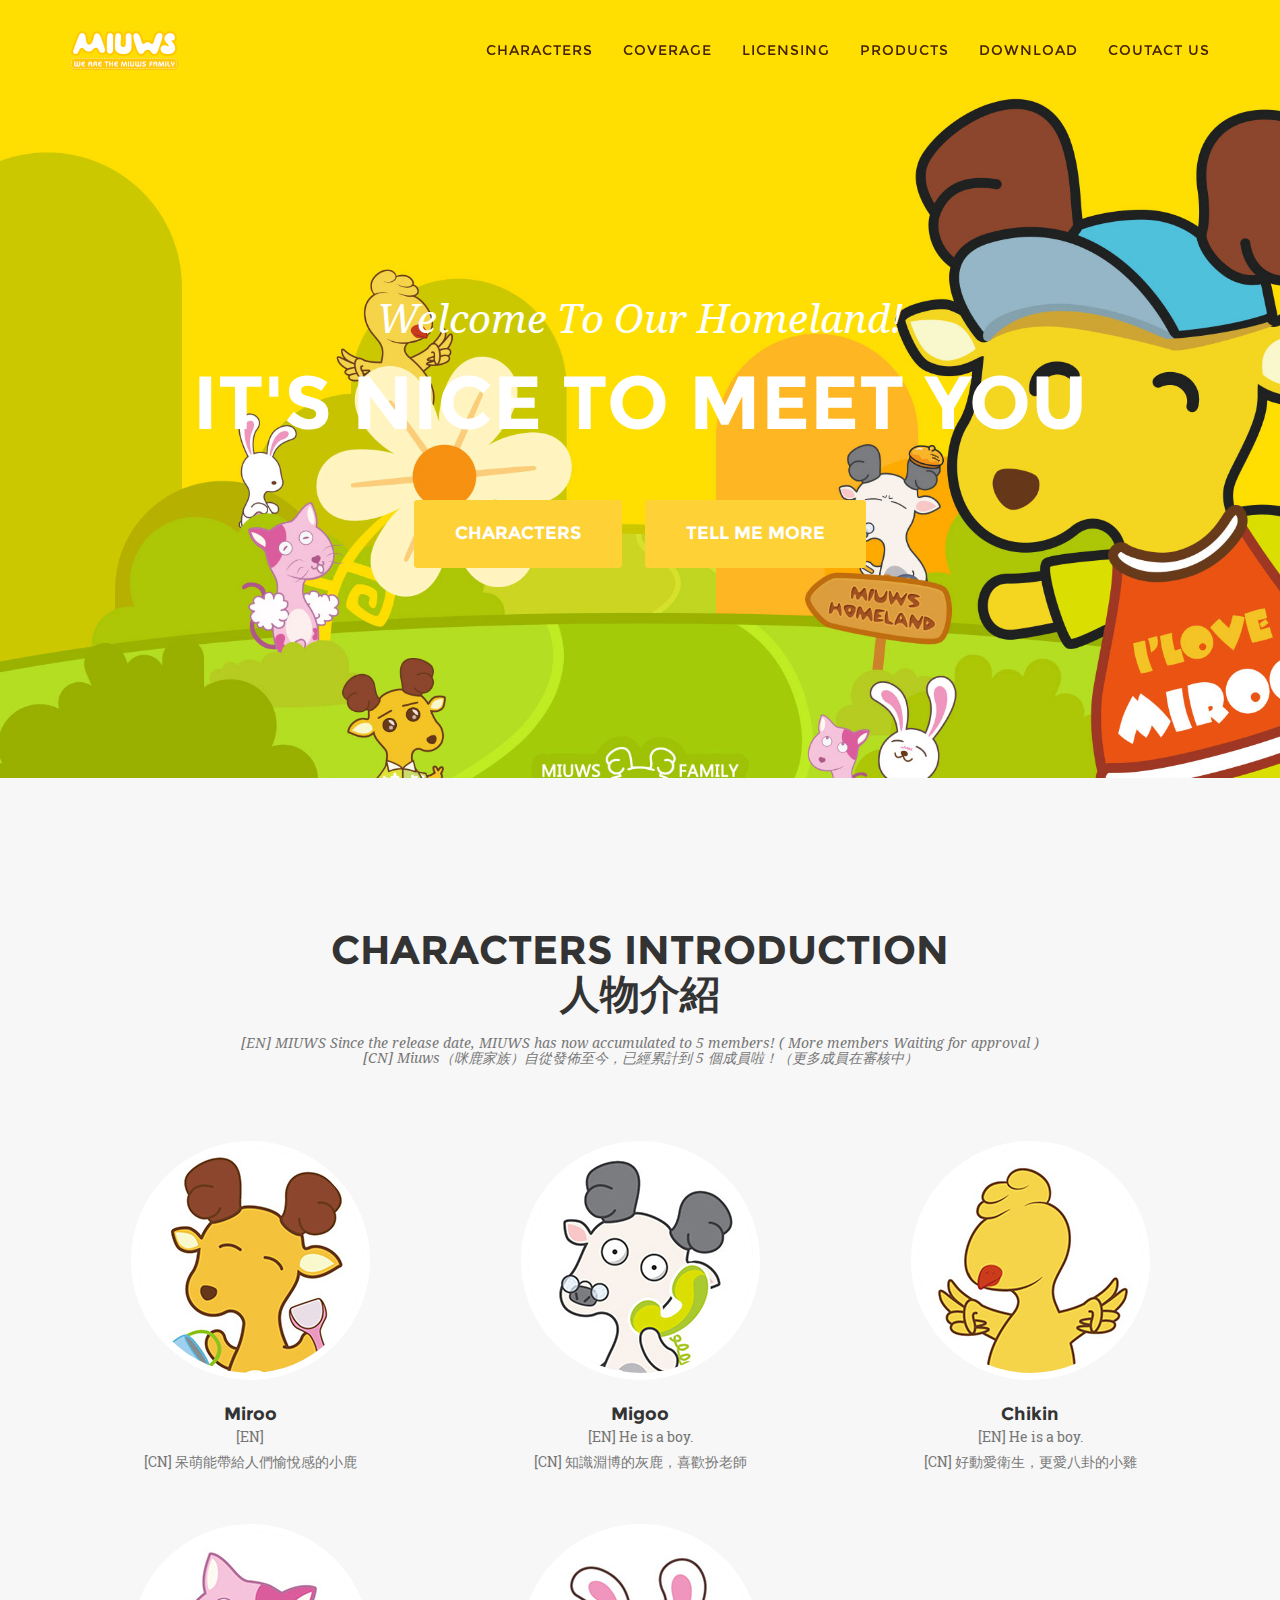
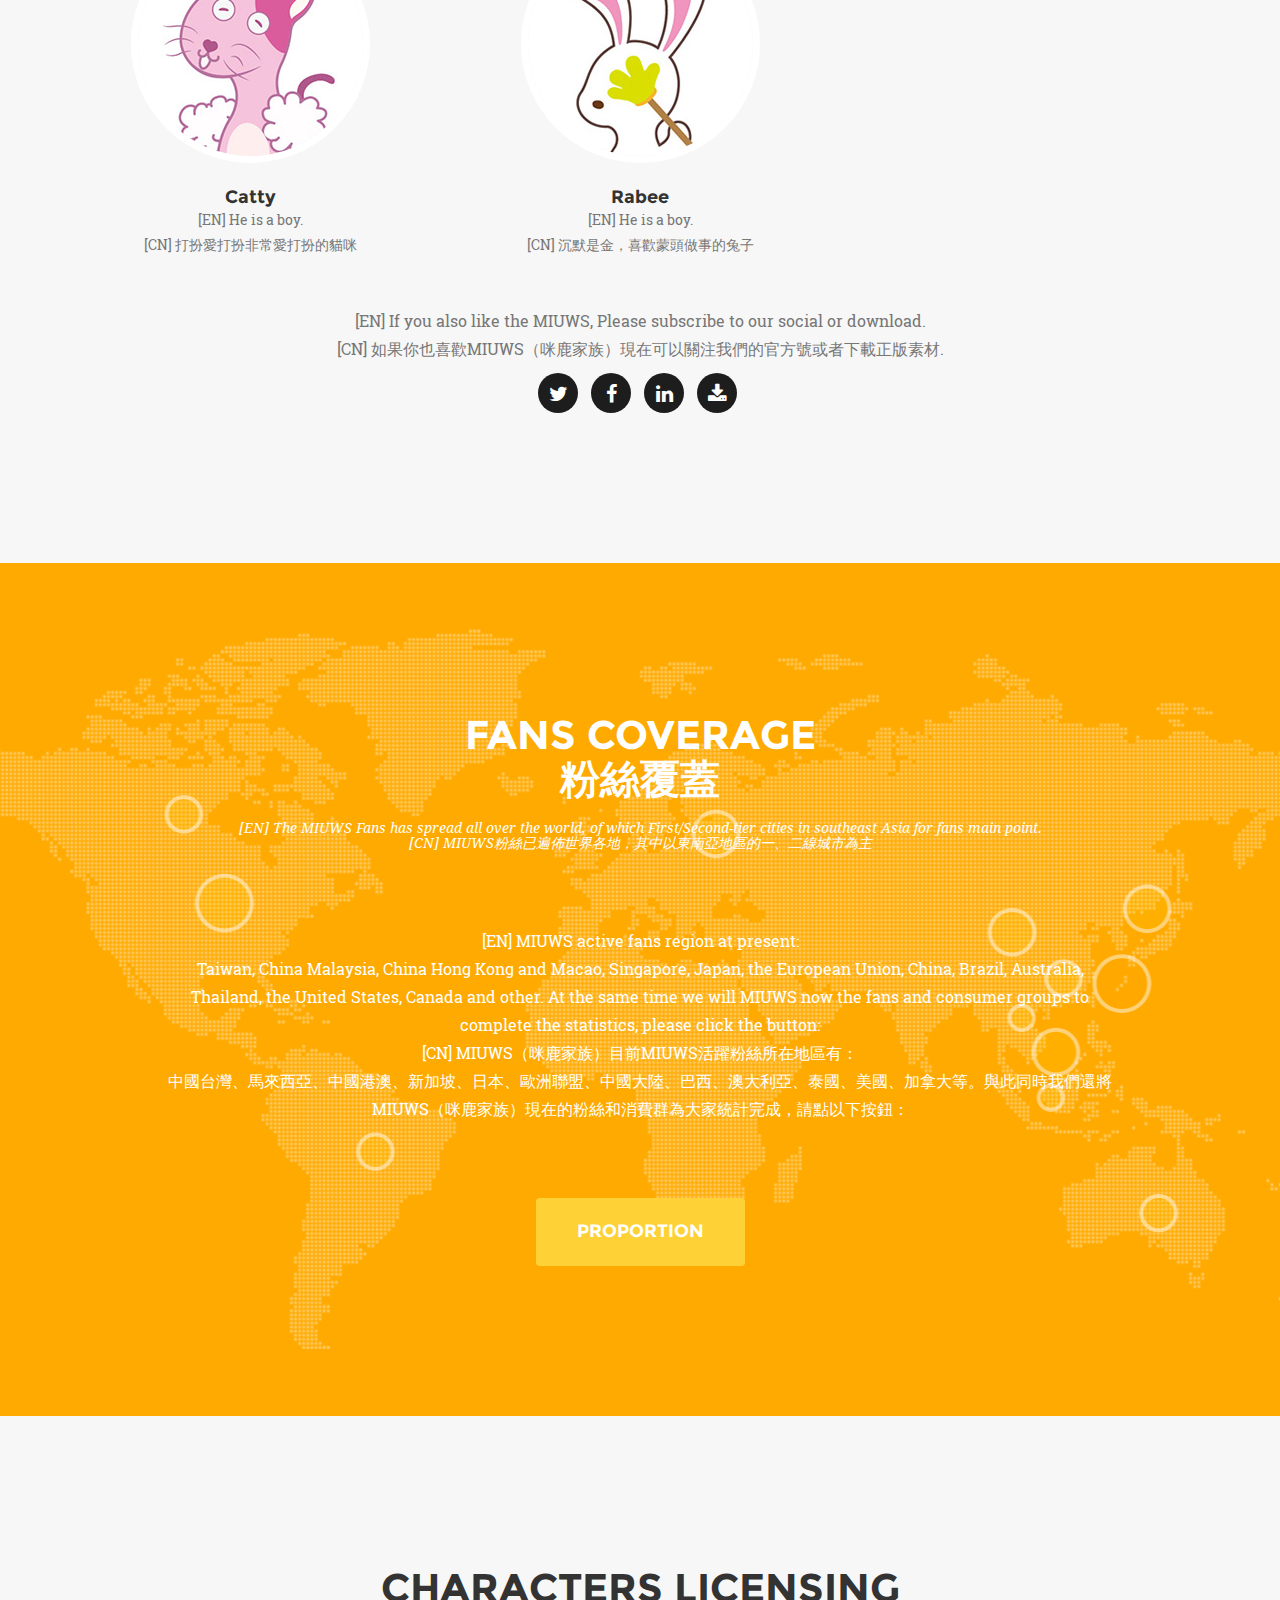
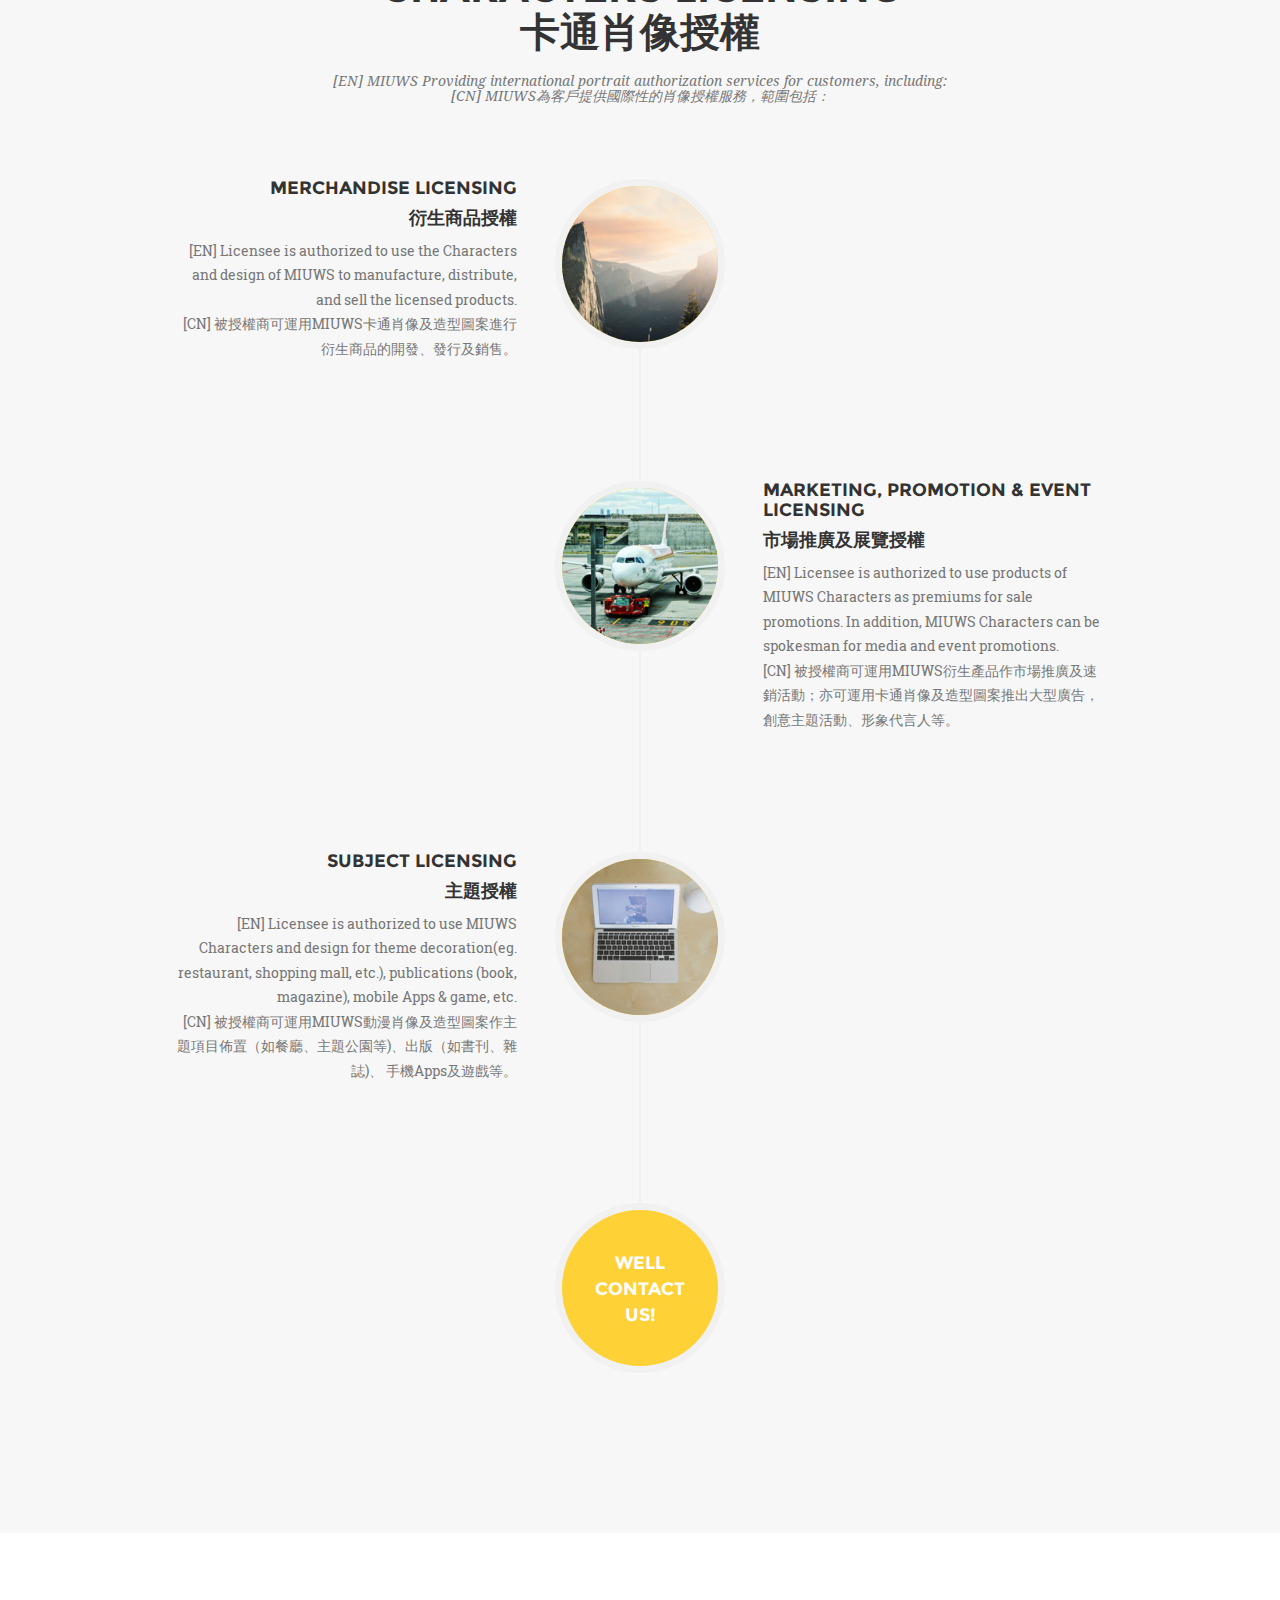
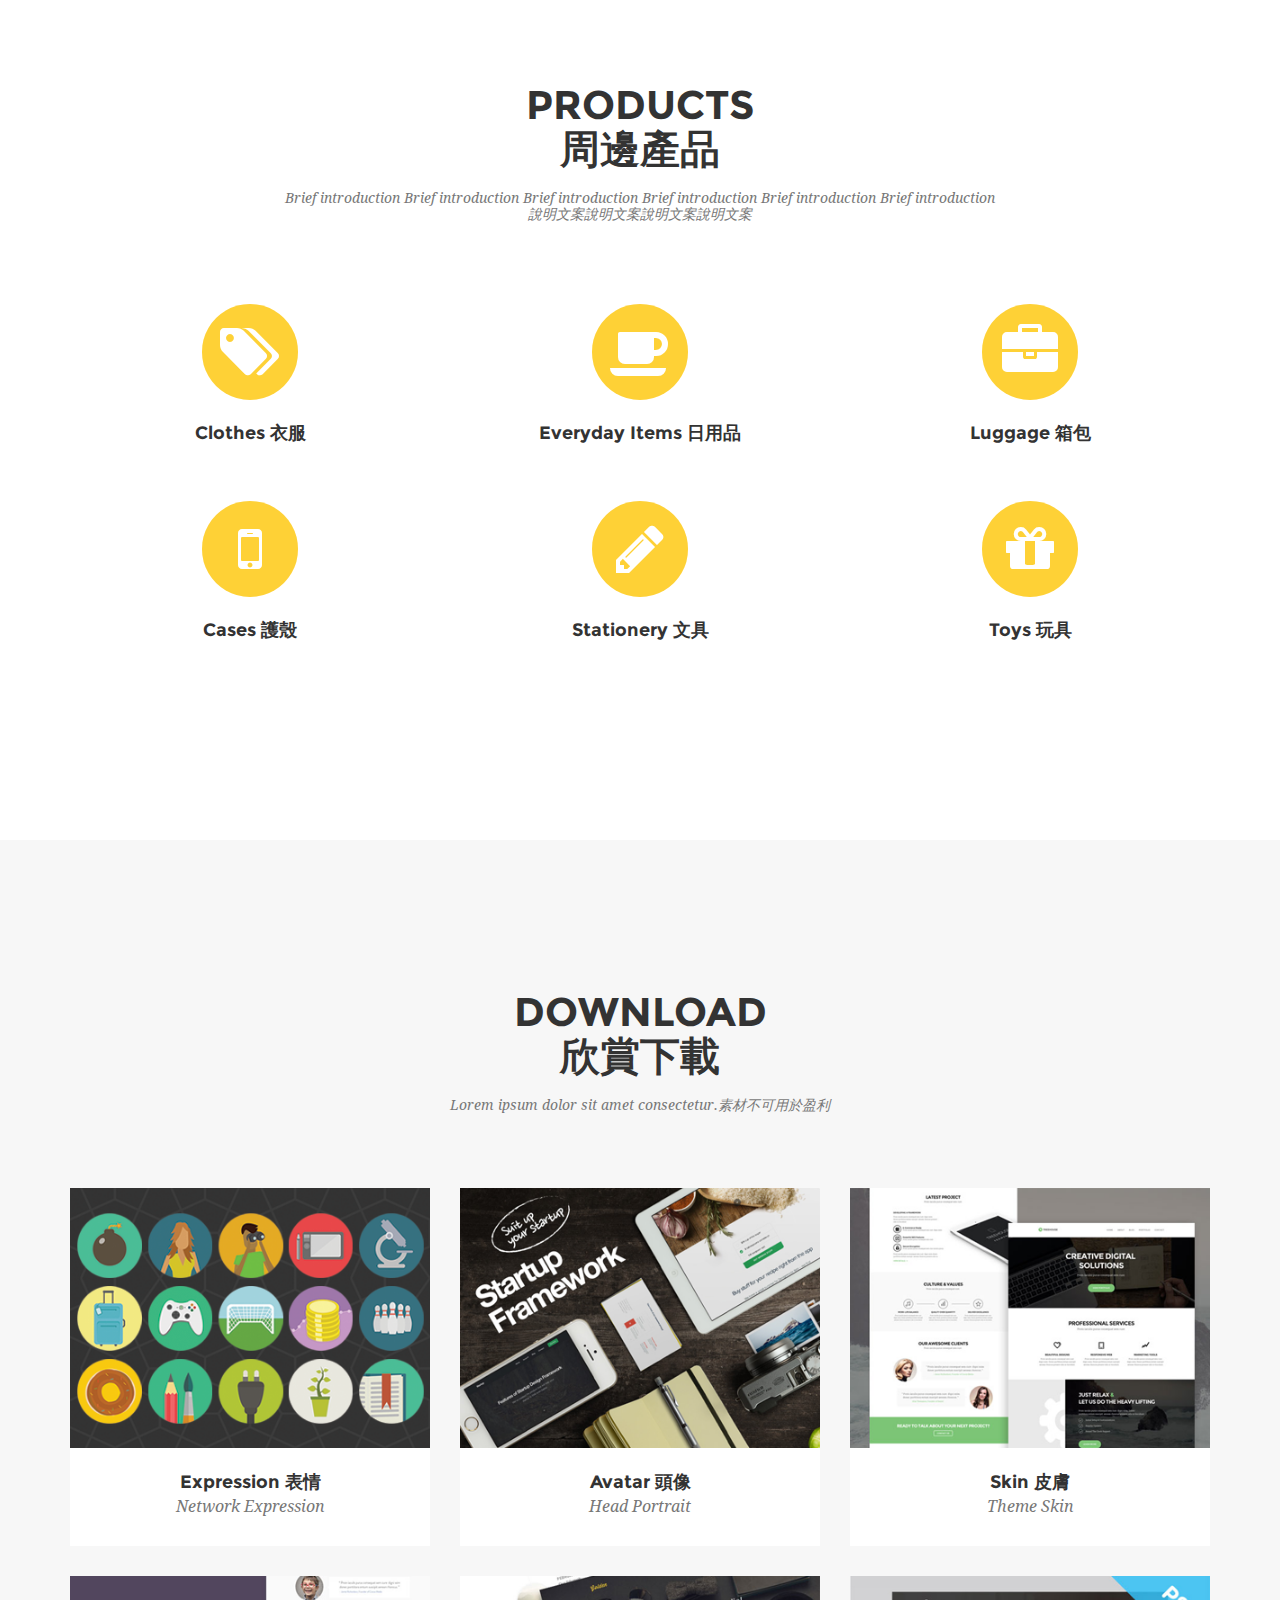
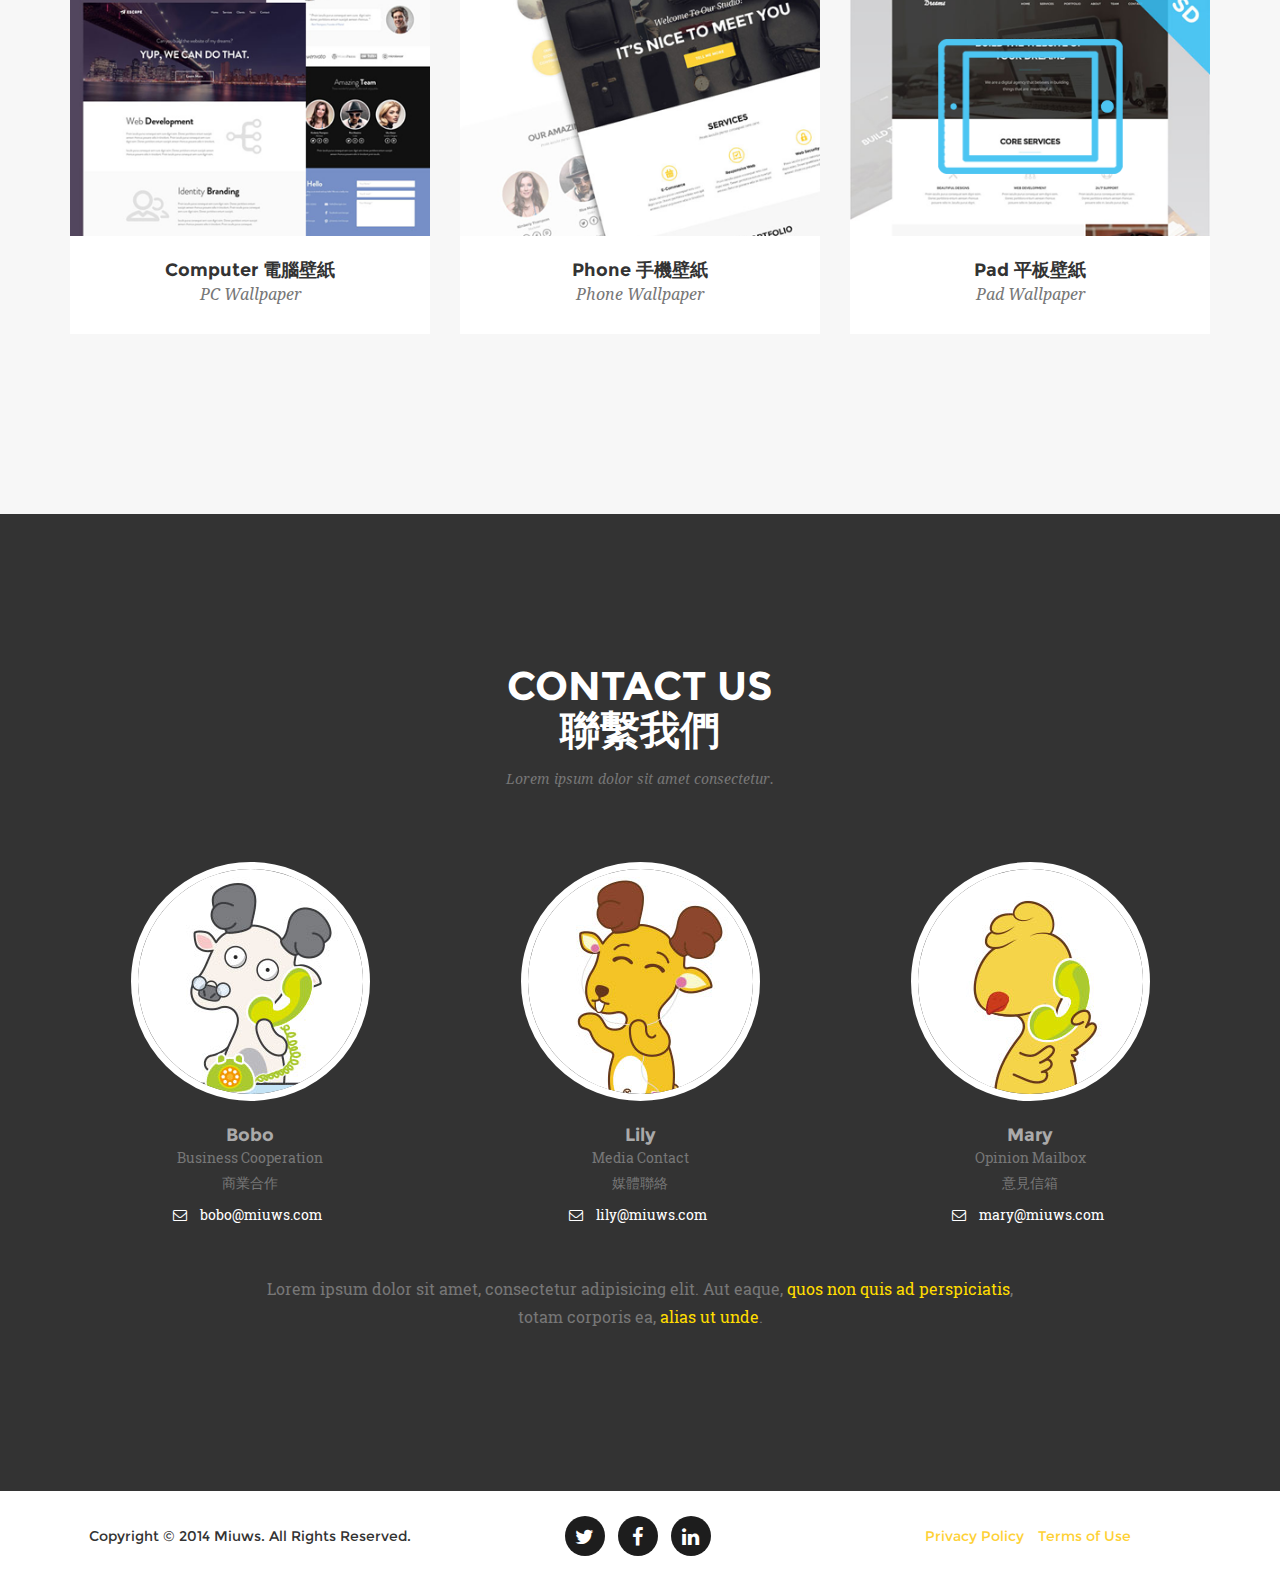
==== commit 4d48b4b5: "修改首頁中的聯繫人方式" ====
--- a/index.html
+++ b/index.html
@@ -1,12 +1,759 @@
-<!DOCTYPE HTML>
-<html>
-<body>
-
-<video width="320" height="240" controls="controls">
-  <source src="movie.ogg" type="video/ogg">
-  <source src="movie.mp4" type="video/mp4">
-Your browser does not support the video tag.
-</video>
+<!DOCTYPE html>
+<html lang="en"><head>
+
+    <meta charset="utf-8">
+    <meta http-equiv="X-UA-Compatible" content="IE=edge">
+    <meta name="viewport" content="width=device-width, initial-scale=1">
+    <meta name="description" content="">
+    <meta name="author" content="">
+
+    <title>The Official Website of MIUWS - 咪鹿家族官網</title>
+
+    <!-- Bootstrap Core CSS -->
+    <link href="css/bootstrap.min.css" rel="stylesheet">
+
+    <!-- Custom CSS -->
+    <link href="css/agency.css" rel="stylesheet">
+
+    <!-- Custom Fonts -->
+    <link href="font-awesome/css/font-awesome.min.css" rel="stylesheet" type="text/css">
+    <!--<link href="https://fonts.googleapis.com/css?family=Montserrat:400,700" rel="stylesheet" type="text/css">-->
+    <!--<link href='https://fonts.googleapis.com/css?family=Kaushan+Script' rel='stylesheet' type='text/css'>-->
+    <!--<link href='https://fonts.googleapis.com/css?family=Droid+Serif:400,700,400italic,700italic' rel='stylesheet' type='text/css'>-->
+    <!--<link href='https://fonts.googleapis.com/css?family=Roboto+Slab:400,100,300,700' rel='stylesheet' type='text/css'>-->
+    <link href="googleapis/fonts.css" rel="stylesheet" type="text/css">
+
+    <!-- HTML5 Shim and Respond.js IE8 support of HTML5 elements and media queries -->
+    <!-- WARNING: Respond.js doesn't work if you view the page via file:// -->
+    <!--[if lt IE 9]>
+        <script src="https://oss.maxcdn.com/libs/html5shiv/3.7.0/html5shiv.js"></script>
+        <script src="https://oss.maxcdn.com/libs/respond.js/1.4.2/respond.min.js"></script>
+    <![endif]-->
+
+</head>
+
+<body id="page-top" class="index">
+
+    <!-- Navigation -->
+    <nav class="navbar navbar-default navbar-fixed-top">
+        <div class="container">
+            <!-- Brand and toggle get grouped for better mobile display -->
+            <div class="navbar-header page-scroll">
+                <button type="button" class="navbar-toggle" data-toggle="collapse" data-target="#bs-example-navbar-collapse-1">
+                    <span class="sr-only">Toggle navigation</span>
+                    <span class="icon-bar"></span>
+                    <span class="icon-bar"></span>
+                    <span class="icon-bar"></span>
+                </button>
+                <!-- <a class="navbar-brand page-scroll" href="#page-top">Miuws</a> -->
+                <a class="navbar-brand page-scroll" href="#page-top">
+	                <img src="img/logo40.png" class="" alt="">
+                </a>
+            </div>
+
+            <!-- Collect the nav links, forms, and other content for toggling -->
+            <div class="collapse navbar-collapse" id="bs-example-navbar-collapse-1">
+                <ul class="nav navbar-nav navbar-right">
+                    <li class="hidden">
+                        <a href="#page-top"></a>
+                    </li>
+                    <li>
+                        <a class="page-scroll" href="#characters">Characters</a>
+                    </li>
+                    <li>
+                        <a class="page-scroll" href="#coverage">Coverage</a>
+                    </li>
+                    <li>
+                        <a class="page-scroll" href="#licensing">Licensing</a>
+                    </li>
+                    <li>
+                        <a class="page-scroll" href="#products">Products</a>
+                    </li>
+                    <li>
+                        <a class="page-scroll" href="#download">download</a>
+                    </li>
+                    <li>
+                        <a class="page-scroll" href="#contact">Coutact Us</a>
+                    </li>
+                </ul>
+            </div>
+            <!-- /.navbar-collapse -->
+        </div>
+        <!-- /.container-fluid -->
+    </nav>
+
+    <!-- Header -->
+    <header>
+        <div class="container">
+            <div class="intro-text">
+                <div class="intro-lead-in">Welcome To Our Homeland!</div>
+                <div class="intro-heading">It's Nice To Meet You</div>
+                <a href="#characters" class="page-scroll btn btn-xl" style="margin:10px;">Characters</a>
+                <a href="#coverage" class="page-scroll btn btn-xl" style="margin:10px;">Tell Me More</a>
+            </div>
+        </div>
+    </header>
+
+    <!-- Services(characters) Section -->
+    <section id="characters" class="bg-light-gray">
+        <div class="container">
+            <div class="row">
+                <div class="col-lg-12 text-center">
+                    <h2 class="section-heading">Characters Introduction
+                    <br>人物介紹</h2>
+                    <h3 class="section-subheading text-muted">[EN] MIUWS Since the release date, MIUWS has now accumulated to 5 members! ( More members Waiting for approval ) 
+                    <br>[CN] Miuws（咪鹿家族）自從發佈至今，已經累計到&nbsp;5&nbsp;個成員啦！（更多成員在審核中）</h3>
+                </div>
+            </div>
+            <div class="row">
+                <div class="col-sm-4">
+                    <div class="diy-agency-member">
+                        <img src="img/characters/1.jpg" class="img-responsive img-circle" alt="">
+                        <h4>Miroo</h4>
+                        <p class="text-muted">[EN]  
+                        <br>[CN] 呆萌能帶給人們愉悅感的小鹿</p>
+                    </div>
+                </div>
+                <div class="col-sm-4">
+                    <div class="diy-agency-member">
+                        <img src="img/characters/2.jpg" class="img-responsive img-circle" alt="">
+                        <h4>Migoo</h4>
+                        <p class="text-muted">[EN] He is a boy.
+                        <br>[CN] 知識淵博的灰鹿，喜歡扮老師</p>
+                    </div>
+                </div>
+                <div class="col-sm-4">
+                    <div class="diy-agency-member">
+                        <img src="img/characters/3.jpg" class="img-responsive img-circle" alt="">
+                        <h4>Chikin</h4>
+                        <p class="text-muted">[EN] He is a boy.
+                        <br>[CN] 好動愛衛生，更愛八卦的小雞</p>
+                    </div>
+                </div>
+            </div>
+            <div class="row">
+                <div class="col-sm-4">
+                    <div class="diy-agency-member">
+                        <img src="img/characters/4.jpg" class="img-responsive img-circle" alt="">
+                        <h4>Catty</h4>
+                        <p class="text-muted">[EN] He is a boy.
+                        <br>[CN] 打扮愛打扮非常愛打扮的貓咪</p>
+                    </div>
+                </div>
+                <div class="col-sm-4">
+                    <div class="diy-agency-member">
+                        <img src="img/characters/5.jpg" class="img-responsive img-circle" alt="">
+                        <h4>Rabee</h4>
+                        <p class="text-muted">[EN] He is a boy.
+                        <br>[CN] 沉默是金，喜歡蒙頭做事的兔子</p>
+                    </div>
+                </div>
+            </div>
+            <div class="row">
+                <div class="col-lg-8 col-lg-offset-2 text-center">
+                    <p class="large text-muted">[EN] If you also like the MIUWS, Please subscribe to our social or download.
+                    <br>[CN] 如果你也喜歡MIUWS（咪鹿家族）現在可以關注我們的官方號或者下載正版素材.</p>
+					<ul class="list-inline social-buttons">
+						<li><a href="#"><i class="fa fa-twitter"></i></a>
+						</li>
+						<li><a href="#"><i class="fa fa-facebook"></i></a>
+						</li>
+						<li><a href="#"><i class="fa fa-linkedin"></i></a>
+						</li>
+						<li><a class="page-scroll" href="#download"><i class="fa fa-download"></i></a>
+						</li>
+					</ul>
+                </div>
+            </div>
+        </div>
+    </section>
+
+    <!-- css, file(coverage) Section -->
+    <section id="coverage">
+        <div class="container">
+            <div class="row">
+                <div class="col-lg-12 text-center">
+                    <h2 class="section-heading">Fans Coverage
+                    <br>粉絲覆蓋</h2>
+                    <h3 class="section-subheading text-muted">[EN] The MIUWS Fans has spread all over the world, of which First/Second-tier cities in southeast Asia for fans main point.
+                    <br>[CN] MIUWS粉絲已遍佈世界各地，其中以東南亞地區的一、二線城市為主</h3>
+                </div>
+            </div>
+            <div class="row">
+                <div class="col-lg-10 col-lg-offset-1 text-center">
+                    <p class="large text-muted">[EN] MIUWS active fans region at present: 
+                    	<br>Taiwan, China Malaysia, China Hong Kong and Macao, Singapore, Japan, the European Union, China, Brazil, Australia, Thailand, the United States, Canada and other. At the same time we will MIUWS now the fans and consumer groups to complete the statistics, please click the button:
+                    	<br>[CN] MIUWS（咪鹿家族）目前MIUWS活躍粉絲所在地區有：
+                    	<br>中國台灣、馬來西亞、中國港澳、新加坡、日本、歐洲聯盟、中國大陸、巴西、澳大利亞、泰國、美國、加拿大等。與此同時我們還將MIUWS（咪鹿家族）現在的粉絲和消費群為大家統計完成，請點以下按鈕：</p>
+                </div>
+            </div>
+            <div class="row">
+                <div class="col-lg-12">
+					<div class="row">
+						<div class="col-lg-12 text-center">
+							<a href="#coverageModal1" class="page-scroll btn btn-xl" data-toggle="modal">Proportion</a>
+						</div>
+					</div>
+                </div>
+            </div>
+        </div>
+    </section>
+
+    <!-- css, file(licensing) Section -->
+    <section id="licensing" class="bg-light-gray">
+        <div class="container">
+            <div class="row">
+                <div class="col-lg-12 text-center">
+                    <h2 class="section-heading">CHARACTERS LICENSING
+                    <br>卡通肖像授權</h2>
+                    <h3 class="section-subheading text-muted">[EN] MIUWS Providing international portrait authorization services for customers, including:
+                    <br>[CN] MIUWS為客戶提供國際性的肖像授權服務，範圍包括：</h3>
+                </div>
+            </div>
+            <div class="row">
+                <div class="col-lg-12">
+                    <ul class="timeline">
+                        <li>
+                            <div class="timeline-image">
+                                <img class="img-circle img-responsive" src="img/licensing/1.jpg" alt="">
+                            </div>
+                            <div class="timeline-panel">
+                                <div class="timeline-heading">
+                                    <h4>MERCHANDISE LICENSING</h4>
+                                    <h4 class="subheading">衍生商品授權</h4>
+                                </div>
+                                <div class="timeline-body">
+                                    <p class="text-muted">[EN] Licensee is authorized to use the Characters and design of MIUWS to manufacture, distribute, and sell the licensed products.</p>
+                                    <p class="text-muted">[CN] 被授權商可運用MIUWS卡通肖像及造型圖案進行衍生商品的開發、發行及銷售。</p>
+                                </div>
+                            </div>
+                        </li>
+                        <li class="timeline-inverted">
+                            <div class="timeline-image">
+                                <img class="img-circle img-responsive" src="img/licensing/2.jpg" alt="">
+                            </div>
+                            <div class="timeline-panel">
+                                <div class="timeline-heading">
+                                    <h4>MARKETING, PROMOTION & EVENT LICENSING</h4>
+                                    <h4 class="subheading">市場推廣及展覽授權</h4>
+                                </div>
+                                <div class="timeline-body">
+                                    <p class="text-muted">[EN] Licensee is authorized to use products of MIUWS Characters as premiums for sale promotions. In addition, MIUWS Characters can be spokesman for media and event promotions.</p>
+                                    <p class="text-muted">[CN] 被授權商可運用MIUWS衍生產品作市場推廣及速銷活動；亦可運用卡通肖像及造型圖案推出大型廣告，創意主題活動、形象代言人等。</p>
+                                </div>
+                            </div>
+                        </li>
+                        <li>
+                            <div class="timeline-image">
+                                <img class="img-circle img-responsive" src="img/licensing/3.jpg" alt="">
+                            </div>
+                            <div class="timeline-panel">
+                                <div class="timeline-heading">
+                                    <h4>SUBJECT LICENSING</h4>
+                                    <h4 class="subheading">主題授權</h4>
+                                </div>
+                                <div class="timeline-body">
+                                    <p class="text-muted">[EN] Licensee is authorized to use MIUWS Characters and design for theme decoration(eg. restaurant, shopping mall, etc.), publications (book, magazine), mobile Apps & game, etc.</p>
+                                    <p class="text-muted">[CN] 被授權商可運用MIUWS動漫肖像及造型圖案作主題項目佈置（如餐廳、主題公園等)、出版（如書刊、雜誌)、 手機Apps及遊戲等。</p>
+                                </div>
+                            </div>
+                        </li>
+                        <li class="timeline-inverted">
+                        	<a class="page-scroll" href="#contact">
+                            	<div class="timeline-image">
+                                	<h4>well
+                                    	<br>CONTACT
+                                    	<br>US!</h4>
+                            	</div>
+                            </a>
+                        </li>
+                    </ul>
+                </div>
+            </div>
+        </div>
+    </section>
+
+    <!-- css, file(products) Section -->
+    <section id="products">
+        <div class="container">
+            <div class="row">
+                <div class="col-lg-12 text-center">
+                    <h2 class="section-heading">Products
+                    <br>周邊產品</h2>
+                    <h3 class="section-subheading text-muted">Brief introduction Brief introduction Brief introduction Brief introduction Brief introduction Brief introduction
+                    <br>說明文案說明文案說明文案說明文案</h3>
+                </div>
+            </div>
+			<!-- (3) Section -->
+            <div class="row text-center">
+                <div class="col-md-4">
+                    <span class="fa-stack fa-4x">
+                        <i class="fa fa-circle fa-stack-2x text-primary"></i>
+                        <i class="fa fa-tags fa-stack-1x fa-inverse"></i>
+                    </span>
+                    <h4 class="service-heading">Clothes 衣服</h4>
+                    <p class="text-muted">&nbsp;</p>
+                </div>
+                <div class="col-md-4">
+                    <span class="fa-stack fa-4x">
+                        <i class="fa fa-circle fa-stack-2x text-primary"></i>
+                        <i class="fa fa-coffee fa-stack-1x fa-inverse"></i>
+                    </span>
+                    <h4 class="service-heading">Everyday Items 日用品</h4>
+                    <p class="text-muted">&nbsp;</p>
+                </div>
+                <div class="col-md-4">
+                    <span class="fa-stack fa-4x">
+                        <i class="fa fa-circle fa-stack-2x text-primary"></i>
+                        <i class="fa fa-briefcase fa-stack-1x fa-inverse"></i>
+                    </span>
+                    <h4 class="service-heading">Luggage 箱包</h4>
+                    <p class="text-muted">&nbsp;</p>
+                </div>
+            </div>
+			<!-- (2) Section -->
+            <div class="row text-center">
+                <div class="col-md-4">
+                    <span class="fa-stack fa-4x">
+                        <i class="fa fa-circle fa-stack-2x text-primary"></i>
+                        <i class="fa fa-mobile-phone fa-stack-1x fa-inverse"></i>
+                    </span>
+                    <h4 class="service-heading">Cases 護殼</h4>
+                    <p class="text-muted">&nbsp;</p>
+                </div>
+                <div class="col-md-4">
+                    <span class="fa-stack fa-4x">
+                        <i class="fa fa-circle fa-stack-2x text-primary"></i>
+                        <i class="fa fa-pencil fa-stack-1x fa-inverse"></i>
+                    </span>
+                    <h4 class="service-heading">Stationery 文具</h4>
+                    <p class="text-muted">&nbsp;</p>
+                </div>
+                <div class="col-md-4">
+                    <span class="fa-stack fa-4x">
+                        <i class="fa fa-circle fa-stack-2x text-primary"></i>
+                        <i class="fa fa-gift fa-stack-1x fa-inverse"></i>
+                    </span>
+                    <h4 class="service-heading">Toys 玩具</h4>
+                    <p class="text-muted">&nbsp;</p>
+                </div>
+            </div>
+        </div>
+    </section>
+
+    <!-- css, file(download) Section -->
+    <section id="download" class="bg-light-gray">
+        <div class="container">
+            <div class="row">
+                <div class="col-lg-12 text-center">
+                    <h2 class="section-heading">Download
+                    <br>欣賞下載</h2>
+                    <h3 class="section-subheading text-muted">Lorem ipsum dolor sit amet consectetur.素材不可用於盈利</h3>
+                </div>
+            </div>
+            <div class="row">
+                <div class="col-md-4 col-sm-6 download-item">
+                    <a href="#downloadModal1" class="download-link" data-toggle="modal">
+                        <div class="download-hover">
+                            <div class="download-hover-content">
+                                <i class="fa fa-plus fa-3x"></i>
+                            </div>
+                        </div>
+                        <img src="img/download/expression.png" class="img-responsive" alt="">
+                    </a>
+                    <div class="download-caption">
+                        <h4>Expression 表情</h4>
+                        <p class="text-muted">Network Expression</p>
+                    </div>
+                </div>
+                <div class="col-md-4 col-sm-6 download-item">
+                    <a href="#downloadModal2" class="download-link" data-toggle="modal">
+                        <div class="download-hover">
+                            <div class="download-hover-content">
+                                <i class="fa fa-plus fa-3x"></i>
+                            </div>
+                        </div>
+                        <img src="img/download/avatar.png" class="img-responsive" alt="">
+                    </a>
+                    <div class="download-caption">
+                        <h4>Avatar 頭像</h4>
+                        <p class="text-muted">Head Portrait</p>
+                    </div>
+                </div>
+                <div class="col-md-4 col-sm-6 download-item">
+                    <a href="#downloadModal3" class="download-link" data-toggle="modal">
+                        <div class="download-hover">
+                            <div class="download-hover-content">
+                                <i class="fa fa-plus fa-3x"></i>
+                            </div>
+                        </div>
+                        <img src="img/download/skin.png" class="img-responsive" alt="">
+                    </a>
+                    <div class="download-caption">
+                        <h4>Skin 皮膚</h4>
+                        <p class="text-muted">Theme Skin</p>
+                    </div>
+                </div>
+                <div class="col-md-4 col-sm-6 download-item">
+                    <a href="#downloadModal4" class="download-link" data-toggle="modal">
+                        <div class="download-hover">
+                            <div class="download-hover-content">
+                                <i class="fa fa-plus fa-3x"></i>
+                            </div>
+                        </div>
+                        <img src="img/download/pcomputer.png" class="img-responsive" alt="">
+                    </a>
+                    <div class="download-caption">
+                        <h4>Computer 電腦壁紙</h4>
+                        <p class="text-muted">PC Wallpaper</p>
+                    </div>
+                </div>
+                <div class="col-md-4 col-sm-6 download-item">
+                    <a href="#downloadModal5" class="download-link" data-toggle="modal">
+                        <div class="download-hover">
+                            <div class="download-hover-content">
+                                <i class="fa fa-plus fa-3x"></i>
+                            </div>
+                        </div>
+                        <img src="img/download/phone.png" class="img-responsive" alt="">
+                    </a>
+                    <div class="download-caption">
+                        <h4>Phone 手機壁紙</h4>
+                        <p class="text-muted">Phone Wallpaper</p>
+                    </div>
+                </div>
+                <div class="col-md-4 col-sm-6 download-item">
+                    <a href="#downloadModal6" class="download-link" data-toggle="modal">
+                        <div class="download-hover">
+                            <div class="download-hover-content">
+                                <i class="fa fa-plus fa-3x"></i>
+                            </div>
+                        </div>
+                        <img src="img/download/pad.png" class="img-responsive" alt="">
+                    </a>
+                    <div class="download-caption">
+                        <h4>Pad 平板壁紙</h4>
+                        <p class="text-muted">Pad Wallpaper</p>
+                    </div>
+                </div>
+            </div>
+        </div>
+    </section>
+    
+    <!-- Contact Section -->
+    <section id="contact">
+        <div class="container">
+            <div class="row">
+                <div class="col-lg-12 text-center">
+                    <h2 class="section-heading">Contact Us
+                    <br>聯繫我們</h2>
+                    <h3 class="section-subheading text-muted">Lorem ipsum dolor sit amet consectetur.</h3>
+                </div>
+            </div>
+            <div class="row">
+                <div class="col-sm-4">
+                    <div class="diy-agency-member">
+                        <img src="img/contact/1.jpg" class="img-responsive img-circle" alt="">
+                        <h4>Bobo</h4>
+                        <p class="text-muted">Business Cooperation
+                        <br>商業合作</p>
+                        <ul class="list-inline social-buttons">
+                            <li><i class="fa fa-envelope-o"></i>
+                            </li>
+                            <li>bobo@miuws.com‍
+                            </li>
+                        </ul>
+                    </div>
+                </div>
+                <div class="col-sm-4">
+                    <div class="diy-agency-member">
+                        <img src="img/contact/2.jpg" class="img-responsive img-circle" alt="">
+                        <h4>Lily</h4>
+                        <p class="text-muted">Media Contact
+                        <br>媒體聯絡</p>
+                        <ul class="list-inline social-buttons">
+                            <li><i class="fa fa-envelope-o"></i>
+                            </li>
+                            <li>lily@miuws.com‍
+                            </li>
+                        </ul>
+                    </div>
+                </div>
+                <div class="col-sm-4">
+                    <div class="diy-agency-member">
+                        <img src="img/contact/3.jpg" class="img-responsive img-circle" alt="">
+                        <h4>Mary</h4>
+                        <p class="text-muted">Opinion Mailbox
+                        <br>意見信箱</p>
+                        <ul class="list-inline social-buttons">
+                            <li><i class="fa fa-envelope-o"></i>
+                            </li>
+                            <li>mary@miuws.com‍
+                            </li>
+                        </ul>
+                    </div>
+                </div>
+            </div>
+            <div class="row">
+                <div class="col-lg-8 col-lg-offset-2 text-center">
+                    <p class="large text-muted">Lorem ipsum dolor sit amet, consectetur adipisicing elit. Aut eaque, <a href="#downloadModal6" style="color:#fd0;">quos non quis ad perspiciatis</a>, totam corporis ea, <a href="#downloadModal6" style="color:#fd0;">alias ut unde</a>.</p>
+                </div>
+            </div>
+        </div>
+    </section>
+
+    <footer>
+        <div class="container">
+            <div class="row">
+                <div class="col-md-4">
+                    <span class="copyright">Copyright &copy; 2014 Miuws. All Rights Reserved.</span>
+                </div>
+                <div class="col-md-4">
+                    <ul class="list-inline social-buttons">
+                        <li><a href="#"><i class="fa fa-twitter"></i></a>
+                        </li>
+                        <li><a href="#"><i class="fa fa-facebook"></i></a>
+                        </li>
+                        <li><a href="#"><i class="fa fa-linkedin"></i></a>
+                        </li>
+                    </ul>
+                </div>
+                <div class="col-md-4">
+                    <ul class="list-inline quicklinks">
+                        <li><a href="#">Privacy Policy</a>
+                        </li>
+                        <li><a href="#">Terms of Use</a>
+                        </li>
+                    </ul>
+                </div>
+            </div>
+        </div>
+    </footer>
+
+    <!-- coverage Modals -->
+    <!-- Use the modals below to showcase details about your coverage projects! -->
+
+    <!-- coverage Modal 1 -->
+    <div class="layer-modal modal fade" id="coverageModal1" tabindex="-1" role="dialog" aria-hidden="true">
+        <div class="modal-content">
+            <div class="close-modal" data-dismiss="modal">
+                <div class="lr">
+                    <div class="rl">
+                    </div>
+                </div>
+            </div>
+            <div class="container">
+                <div class="row">
+                    <div class="col-lg-8 col-lg-offset-2">
+                        <div class="modal-body">
+                            <!-- Project Details Go Here -->
+                            <h2>Project Name</h2>
+                            <p class="item-intro text-muted">Lorem ipsum dolor sit amet consectetur.</p>
+                            <img class="img-responsive img-centered" src="img/coverage/roundicons-free.png" alt="">
+                            <p>Use this area to describe your project. Lorem ipsum dolor sit amet, consectetur adipisicing elit. Est blanditiis dolorem culpa incidunt minus dignissimos deserunt repellat aperiam quasi sunt officia expedita beatae cupiditate, maiores repudiandae, nostrum, reiciendis facere nemo!</p>
+                            <p>
+                                <strong>Want these icons in this download item sample?</strong>You can download 60 of them for free, courtesy of <a href="https://getdpd.com/cart/hoplink/18076?referrer=bvbo4kax5k8ogc">RoundIcons.com</a>, or you can purchase the 1500 icon set <a href="https://getdpd.com/cart/hoplink/18076?referrer=bvbo4kax5k8ogc">here</a>.</p>
+                            <ul class="list-inline">
+                                <li>Date: July 2014</li>
+                                <li>Client: Round Icons</li>
+                                <li>Category: Graphic Design</li>
+                            </ul>
+                            <button type="button" class="btn btn-primary" data-dismiss="modal"><i class="fa fa-times"></i> Close Project</button>
+                        </div>
+                    </div>
+                </div>
+            </div>
+        </div>
+    </div>
+
+    <!-- download Modals -->
+    <!-- Use the modals below to showcase details about your download projects! -->
+
+    <!-- download Modal 1 -->
+    <div class="layer-modal modal fade" id="downloadModal1" tabindex="-1" role="dialog" aria-hidden="true">
+        <div class="modal-content">
+            <div class="close-modal" data-dismiss="modal">
+                <div class="lr">
+                    <div class="rl">
+                    </div>
+                </div>
+            </div>
+            <div class="container">
+                <div class="row">
+                    <div class="col-lg-8 col-lg-offset-2">
+                        <div class="modal-body">
+                            <!-- Project Details Go Here -->
+                            <h2>Network Expression</h2>
+                            <p class="item-intro text-muted">Lorem ipsum dolor sit amet consectetur.</p>
+                            <img class="img-responsive img-centered" src="img/download/expression-1.png" alt="">
+                            <p>Use this area to describe your project. Lorem ipsum dolor sit amet, consectetur adipisicing elit. Est blanditiis dolorem culpa incidunt minus dignissimos deserunt repellat aperiam quasi sunt officia expedita beatae cupiditate, maiores repudiandae, nostrum, reiciendis facere nemo!</p>
+                            <p>
+                                <strong>Want these icons in this download item sample?</strong>You can download 60 of them for free, courtesy of <a href="https://getdpd.com/cart/hoplink/18076?referrer=bvbo4kax5k8ogc">RoundIcons.com</a>, or you can purchase the 1500 icon set <a href="https://getdpd.com/cart/hoplink/18076?referrer=bvbo4kax5k8ogc">here</a>.</p>
+                            <ul class="list-inline">
+                                <li>Date: July 2014</li>
+                                <li>Client: Round Icons</li>
+                                <li>Category: Graphic Design</li>
+                            </ul>
+                            <button type="button" class="btn btn-primary" data-dismiss="modal"><i class="fa fa-times"></i> Close Project</button>
+                        </div>
+                    </div>
+                </div>
+            </div>
+        </div>
+    </div>
+
+    <!-- download Modal 2 -->
+    <div class="layer-modal modal fade" id="downloadModal2" tabindex="-1" role="dialog" aria-hidden="true">
+        <div class="modal-content">
+            <div class="close-modal" data-dismiss="modal">
+                <div class="lr">
+                    <div class="rl">
+                    </div>
+                </div>
+            </div>
+            <div class="container">
+                <div class="row">
+                    <div class="col-lg-8 col-lg-offset-2">
+                        <div class="modal-body">
+                            <h2>Head Portrait</h2>
+                            <p class="item-intro text-muted">Lorem ipsum dolor sit amet consectetur.</p>
+                            <img class="img-responsive img-centered" src="img/download/avatar-1.png" alt="">
+                            <p><a href="http://designmodo.com/startup/?u=787">Startup Framework</a> is a website builder for professionals. Startup Framework contains components and complex blocks (PSD+HTML Bootstrap themes and templates) which can easily be integrated into almost any design. All of these components are made in the same style, and can easily be integrated into projects, allowing you to create hundreds of solutions for your future projects.</p>
+                            <p>You can preview Startup Framework <a href="http://designmodo.com/startup/?u=787">here</a>.</p>
+                            <button type="button" class="btn btn-primary" data-dismiss="modal"><i class="fa fa-times"></i> Close Project</button>
+                        </div>
+                    </div>
+                </div>
+            </div>
+        </div>
+    </div>
+
+    <!-- download Modal 3 -->
+    <div class="layer-modal modal fade" id="downloadModal3" tabindex="-1" role="dialog" aria-hidden="true">
+        <div class="modal-content">
+            <div class="close-modal" data-dismiss="modal">
+                <div class="lr">
+                    <div class="rl">
+                    </div>
+                </div>
+            </div>
+            <div class="container">
+                <div class="row">
+                    <div class="col-lg-8 col-lg-offset-2">
+                        <div class="modal-body">
+                            <!-- Project Details Go Here -->
+                            <h2>Theme Skin</h2>
+                            <p class="item-intro text-muted">Lorem ipsum dolor sit amet consectetur.</p>
+                            <img class="img-responsive img-centered" src="img/download/skin-1.png" alt="">
+                            <p>Treehouse is a free PSD web template built by <a href="https://www.behance.net/MathavanJaya">Mathavan Jaya</a>. This is bright and spacious design perfect for people or startup companies looking to showcase their apps or other projects.</p>
+                            <p>You can download the PSD template in this download sample item at <a href="http://freebiesxpress.com/gallery/treehouse-free-psd-web-template/">FreebiesXpress.com</a>.</p>
+                            <button type="button" class="btn btn-primary" data-dismiss="modal"><i class="fa fa-times"></i> Close Project</button>
+                        </div>
+                    </div>
+                </div>
+            </div>
+        </div>
+    </div>
+
+    <!-- download Modal 4 -->
+    <div class="layer-modal modal fade" id="downloadModal4" tabindex="-1" role="dialog" aria-hidden="true">
+        <div class="modal-content">
+            <div class="close-modal" data-dismiss="modal">
+                <div class="lr">
+                    <div class="rl">
+                    </div>
+                </div>
+            </div>
+            <div class="container">
+                <div class="row">
+                    <div class="col-lg-8 col-lg-offset-2">
+                        <div class="modal-body">
+                            <!-- Project Details Go Here -->
+                            <h2>PC Wallpaper</h2>
+                            <p class="item-intro text-muted">Lorem ipsum dolor sit amet consectetur.</p>
+                            <img class="img-responsive img-centered" src="img/download/pcomputer-1.png" alt="">
+                            <p>Start Bootstrap's Agency theme is based on Golden, a free PSD website template built by <a href="https://www.behance.net/MathavanJaya">Mathavan Jaya</a>. Golden is a modern and clean one page web template that was made exclusively for Best PSD Freebies. This template has a great download, timeline, and meet your team sections that can be easily modified to fit your needs.</p>
+                            <p>You can download the PSD template in this download sample item at <a href="http://freebiesxpress.com/gallery/golden-free-one-page-web-template/">FreebiesXpress.com</a>.</p>
+                            <button type="button" class="btn btn-primary" data-dismiss="modal"><i class="fa fa-times"></i> Close Project</button>
+                        </div>
+                    </div>
+                </div>
+            </div>
+        </div>
+    </div>
+
+    <!-- download Modal 5 -->
+    <div class="layer-modal modal fade" id="downloadModal5" tabindex="-1" role="dialog" aria-hidden="true">
+        <div class="modal-content">
+            <div class="close-modal" data-dismiss="modal">
+                <div class="lr">
+                    <div class="rl">
+                    </div>
+                </div>
+            </div>
+            <div class="container">
+                <div class="row">
+                    <div class="col-lg-8 col-lg-offset-2">
+                        <div class="modal-body">
+                            <!-- Project Details Go Here -->
+                            <h2>Phone Wallpaper</h2>
+                            <p class="item-intro text-muted">Lorem ipsum dolor sit amet consectetur.</p>
+                            <img class="img-responsive img-centered" src="img/download/phone-1.png" alt="">
+                            <p>Escape is a free PSD web template built by <a href="https://www.behance.net/MathavanJaya">Mathavan Jaya</a>. Escape is a one page web template that was designed with agencies in mind. This template is ideal for those looking for a simple one page solution to describe your business and offer your services.</p>
+                            <p>You can download the PSD template in this download sample item at <a href="http://freebiesxpress.com/gallery/escape-one-page-psd-web-template/">FreebiesXpress.com</a>.</p>
+                            <button type="button" class="btn btn-primary" data-dismiss="modal"><i class="fa fa-times"></i> Close Project</button>
+                        </div>
+                    </div>
+                </div>
+            </div>
+        </div>
+    </div>
+
+    <!-- download Modal 6 -->
+    <div class="layer-modal modal fade" id="downloadModal6" tabindex="-1" role="dialog" aria-hidden="true">
+        <div class="modal-content">
+            <div class="close-modal" data-dismiss="modal">
+                <div class="lr">
+                    <div class="rl">
+                    </div>
+                </div>
+            </div>
+            <div class="container">
+                <div class="row">
+                    <div class="col-lg-8 col-lg-offset-2">
+                        <div class="modal-body">
+                            <!-- Project Details Go Here -->
+                            <h2>Pad Wallpaper</h2>
+                            <p class="item-intro text-muted">Lorem ipsum dolor sit amet consectetur.</p>
+                            <img class="img-responsive img-centered" src="img/download/pad-1.png" alt="">
+                            <p>Dreams is a free PSD web template built by <a href="https://www.behance.net/MathavanJaya">Mathavan Jaya</a>. Dreams is a modern one page web template designed for almost any purpose. It’s a beautiful template that’s designed with the Bootstrap framework in mind.</p>
+                            <p>You can download the PSD template in this download sample item at <a href="http://freebiesxpress.com/gallery/dreams-free-one-page-web-template/">FreebiesXpress.com</a>.</p>
+                            <button type="button" class="btn btn-primary" data-dismiss="modal"><i class="fa fa-times"></i> Close Project</button>
+                        </div>
+                    </div>
+                </div>
+            </div>
+        </div>
+    </div>
+
+    <!-- jQuery -->
+    <script src="js/jquery.js"></script>
+
+    <!-- Bootstrap Core JavaScript -->
+    <script src="js/bootstrap.min.js"></script>
+
+    <!-- Plugin JavaScript -->
+    <script src="js/jquery.easing.1.3.min.js"></script>
+    <script src="js/classie.js"></script>
+    <script src="js/cbpAnimatedHeader.js"></script>
+
+    <!-- Contact Form JavaScript -->
+<!--    <script src="js/jqBootstrapValidation.js"></script>
+    <script src="js/contact_me.js"></script>-->
+
+    <!-- Custom Theme JavaScript -->
+    <script src="js/agency.js"></script>
 
 </body>
+
 </html>
--- a/css/agency.css
+++ b/css/agency.css
@@ -0,0 +1,651 @@
+body {
+	overflow-x:hidden;
+	font-family:"Roboto Slab", "Helvetica Neue", Helvetica, Arial, "Microsoft YaHei", sans-serif, "Heiti SC light", "Droid Sans"
+}
+.text-muted {
+	color:#777
+}
+.social-buttons{
+	color:#fff
+}
+.text-primary {
+	color:#fed136
+}
+p {
+	font-size:14px;
+	line-height:1.75
+}
+p.large {
+	font-size:16px
+}
+a, a:hover, a:focus, a:active, a.active {
+	outline:0
+}
+a {
+	color:#fed136
+}
+a:hover, a:focus, a:active, a.active {
+	color:#fed136
+}
+h1, h2, h3, h4, h5, h6 {
+	font-family:Montserrat, "Helvetica Neue", Helvetica, Arial, "Microsoft YaHei", sans-serif, "Heiti SC light", "Droid Sans";
+	text-transform:uppercase;
+	font-weight:700
+}
+.img-centered {
+	margin:0 auto
+}
+.bg-light-gray {
+	background-color:#f7f7f7
+}
+.bg-darkest-gray {
+	background-color:#222
+}
+.btn-primary {
+	color:#fff;
+	background-color:#fed136;
+	border-color:#fed136;
+	font-family:Montserrat, "Helvetica Neue", Helvetica, Arial, "Microsoft YaHei", sans-serif, "Heiti SC light", "Droid Sans";
+	text-transform:uppercase;
+	font-weight:700
+}
+.btn-primary:hover, .btn-primary:focus, .btn-primary:active, .btn-primary.active, .open .dropdown-toggle.btn-primary {
+	color:#fff;
+	background-color:#fec503;
+	border-color:#f6bf01
+}
+.btn-primary:active, .btn-primary.active, .open .dropdown-toggle.btn-primary {
+	background-image:none
+}
+.btn-primary.disabled, .btn-primary[disabled], fieldset[disabled] .btn-primary, .btn-primary.disabled:hover, .btn-primary[disabled]:hover, fieldset[disabled] .btn-primary:hover, .btn-primary.disabled:focus, .btn-primary[disabled]:focus, fieldset[disabled] .btn-primary:focus, .btn-primary.disabled:active, .btn-primary[disabled]:active, fieldset[disabled] .btn-primary:active, .btn-primary.disabled.active, .btn-primary[disabled].active, fieldset[disabled] .btn-primary.active {
+	background-color:#fed136;
+	border-color:#fed136
+}
+.btn-primary .badge {
+	color:#fed136;
+	background-color:#fff
+}
+.btn-xl {
+	color:#fff;
+	background-color:#fed136;
+	border-color:#fed136;
+	font-family:Montserrat, "Helvetica Neue", Helvetica, Arial, "Microsoft YaHei", sans-serif, "Heiti SC light", "Droid Sans";
+	text-transform:uppercase;
+	font-weight:700;
+	border-radius:3px;
+	font-size:18px;
+	padding:20px 40px
+}
+.btn-xl:hover, .btn-xl:focus, .btn-xl:active, .btn-xl.active, .open .dropdown-toggle.btn-xl {
+	color:#fff;
+	background-color:#fec503;
+	border-color:#f6bf01
+}
+.btn-xl:active, .btn-xl.active, .open .dropdown-toggle.btn-xl {
+	background-image:none
+}
+.btn-xl.disabled, .btn-xl[disabled], fieldset[disabled] .btn-xl, .btn-xl.disabled:hover, .btn-xl[disabled]:hover, fieldset[disabled] .btn-xl:hover, .btn-xl.disabled:focus, .btn-xl[disabled]:focus, fieldset[disabled] .btn-xl:focus, .btn-xl.disabled:active, .btn-xl[disabled]:active, fieldset[disabled] .btn-xl:active, .btn-xl.disabled.active, .btn-xl[disabled].active, fieldset[disabled] .btn-xl.active {
+	background-color:#fed136;
+	border-color:#fed136
+}
+.btn-xl .badge {
+	color:#fed136;
+	background-color:#fff
+}
+.navbar-default {
+	background-color:#fd0;
+	border-color:transparent
+}
+
+/*logo font*/
+.navbar-default .navbar-brand {
+	color:#fff;/*#fed136*/
+	font-family:"Kaushan Script", "Helvetica Neue", Helvetica, Arial, cursive
+}
+/*logo png*/
+.navbar-default .navbar-brand img {
+	height:40px;
+	margin-top:-10px
+}
+.navbar-default .navbar-brand:hover, .navbar-default .navbar-brand:focus, .navbar-default .navbar-brand:active, .navbar-default .navbar-brand.active {
+	color:#fff;/*#fec503*/
+}
+.navbar-default .navbar-collapse {
+	border-color:rgba(255, 255, 255, .02);
+}
+.navbar-default .navbar-toggle {
+	background-color:#fed136;
+	border-color:#fed136
+}
+.navbar-default .navbar-toggle .icon-bar {
+	background-color:#fff
+}
+.navbar-default .navbar-toggle:hover, .navbar-default .navbar-toggle:focus {
+	background-color:#fed136
+}
+.navbar-default .nav li a {
+	font-family:Montserrat, "Helvetica Neue", Helvetica, Arial, "Microsoft YaHei", sans-serif, "Heiti SC light", "Droid Sans";
+	text-transform:uppercase;
+	font-weight:400;
+	letter-spacing:1px;
+	color:#420
+}
+.navbar-default .nav li a:hover/*, .navbar-default .nav li a:focus*/ {
+	color:#fff;
+	outline:0
+}
+.navbar-default .navbar-nav>.active>a {
+	border-radius:0;
+	color:#fff;
+	background-color:#fed136
+}
+.navbar-default .navbar-nav>.active>a:hover, .navbar-default .navbar-nav>.active>a:focus {
+	color:#fff;
+	background-color:#fec503
+}
+@media (min-width:768px) {
+	.navbar-default {
+		background-color:transparent;
+		padding:25px 0;
+		-webkit-transition:padding .3s;
+		-moz-transition:padding .3s;
+		transition:padding .3s;
+		border:0
+	}
+	.navbar-default .navbar-brand {
+		font-size:2em;
+		-webkit-transition:all .3s;
+		-moz-transition:all .3s;
+		transition:all .3s
+	}
+	.navbar-default .navbar-nav>.active>a {
+		border-radius:3px
+	}
+	.navbar-default.navbar-shrink {
+		background-color:#fd0;
+		padding:10px 0;
+		border-bottom:4px solid #fc0;
+	}
+	.navbar-default.navbar-shrink .navbar-brand {
+		font-size:1.5em
+	}
+}
+header {
+	background-image:url(../img/header-bg.jpg);
+	background-repeat:none;
+	background-attachment:scroll;
+	background-position:center center;
+	-webkit-background-size:cover;
+	-moz-background-size:cover;
+	background-size:cover;
+	-o-background-size:cover;
+	text-align:center;
+	color:#fff
+}
+header .intro-text {
+	padding-top:100px;
+	padding-bottom:50px
+}
+header .intro-text .intro-lead-in {
+	font-family:"Droid Serif", "Helvetica Neue", Helvetica, Arial, "Microsoft YaHei", sans-serif, "Heiti SC light", "Droid Sans";
+	font-style:italic;
+	font-size:22px;
+	line-height:22px;
+	margin-bottom:25px
+}
+header .intro-text .intro-heading {
+	font-family:Montserrat, "Helvetica Neue", Helvetica, Arial, "Microsoft YaHei", sans-serif, "Heiti SC light", "Droid Sans";
+	text-transform:uppercase;
+	font-weight:700;
+	font-size:50px;
+	line-height:50px;
+	margin-bottom:25px
+}
+@media (min-width:768px) {
+	header .intro-text {
+		padding-top:300px;
+		padding-bottom:200px
+	}
+	header .intro-text .intro-lead-in {
+		font-family:"Droid Serif", "Helvetica Neue", Helvetica, Arial, "Microsoft YaHei", sans-serif, "Heiti SC light", "Droid Sans";
+		font-style:italic;
+		font-size:40px;
+		line-height:40px;
+		margin-bottom:25px
+	}
+	header .intro-text .intro-heading {
+		font-family:Montserrat, "Helvetica Neue", Helvetica, Arial, "Microsoft YaHei", sans-serif, "Heiti SC light", "Droid Sans";
+		text-transform:uppercase;
+		font-weight:700;
+		font-size:75px;
+		line-height:75px;
+		margin-bottom:50px
+	}
+}
+section {
+	padding:100px 0
+}
+section h2.section-heading {
+	font-size:40px;
+	margin-top:0;
+	margin-bottom:15px
+}
+section h3.section-subheading {
+	font-size:14px;
+	font-family:"Droid Serif", "Helvetica Neue", Helvetica, Arial, "Microsoft YaHei", sans-serif, "Heiti SC light", "Droid Sans";
+	text-transform:none;
+	font-style:italic;
+	font-weight:400;
+	margin-bottom:75px
+}
+@media (min-width:768px) {
+	section {
+		padding:150px 0
+	}
+}
+.service-heading {
+	margin:15px 0;
+	text-transform:none
+}
+#download .download-item {
+	margin:0 0 15px;
+	right:0
+}
+#download .download-item .download-link {
+	display:block;
+	position:relative;
+	max-width:400px;
+	margin:0 auto
+}
+#download .download-item .download-link .download-hover {
+	background:rgba(254, 209, 54, .9);
+	position:absolute;
+	width:100%;
+	height:100%;
+	opacity:0;
+	transition:all ease .5s;
+	-webkit-transition:all ease .5s;
+	-moz-transition:all ease .5s
+}
+#download .download-item .download-link .download-hover:hover {
+	opacity:1
+}
+#download .download-item .download-link .download-hover .download-hover-content {
+	position:absolute;
+	width:100%;
+	height:20px;
+	font-size:20px;
+	text-align:center;
+	top:50%;
+	margin-top:-12px;
+	color:#fff
+}
+#download .download-item .download-link .download-hover .download-hover-content i {
+	margin-top:-12px
+}
+#download .download-item .download-link .download-hover .download-hover-content h3, #download .download-item .download-link .download-hover .download-hover-content h4 {
+	margin:0
+}
+#download .download-item .download-caption {
+	max-width:400px;
+	margin:0 auto;
+	background-color:#fff;
+	text-align:center;
+	padding:25px
+}
+#download .download-item .download-caption h4 {
+	text-transform:none;
+	margin:0
+}
+#download .download-item .download-caption p {
+	font-family:"Droid Serif", "Helvetica Neue", Helvetica, Arial, "Microsoft YaHei", sans-serif, "Heiti SC light", "Droid Sans";
+	font-style:italic;
+	font-size:16px;
+	margin:0
+}
+#download * {
+	z-index:2
+}
+@media (min-width:767px) {
+	#download .download-item {
+		margin:0 0 30px
+	}
+}
+.timeline {
+	list-style:none;
+	padding:0;
+	position:relative
+}
+.timeline:before {
+	top:0;
+	bottom:0;
+	position:absolute;
+	content:"";
+	width:2px;
+	background-color:#f1f1f1;
+	left:40px;
+	margin-left:-1.5px
+}
+.timeline>li {
+	margin-bottom:50px;
+	position:relative;
+	min-height:50px
+}
+.timeline>li:before, .timeline>li:after {
+	content:" ";
+	display:table
+}
+.timeline>li:after {
+	clear:both
+}
+.timeline>li .timeline-panel {
+	width:100%;
+	float:right;
+	padding:0 20px 0 100px;
+	position:relative;
+	text-align:left
+}
+.timeline>li .timeline-panel:before {
+	border-left-width:0;
+	border-right-width:15px;
+	left:-15px;
+	right:auto
+}
+.timeline>li .timeline-panel:after {
+	border-left-width:0;
+	border-right-width:14px;
+	left:-14px;
+	right:auto
+}
+.timeline>li .timeline-image {
+	left:0;
+	margin-left:0;
+	width:80px;
+	height:80px;
+	position:absolute;
+	z-index:100;
+	background-color:#fed136;
+	color:#fff;
+	border-radius:100%;
+	border:7px solid #f1f1f1;
+	text-align:center
+}
+.timeline>li .timeline-image h4 {
+	font-size:10px;
+	margin-top:12px;
+	line-height:14px
+}
+.timeline>li.timeline-inverted>.timeline-panel {
+	float:right;
+	text-align:left;
+	padding:0 20px 0 100px
+}
+.timeline>li.timeline-inverted>.timeline-panel:before {
+	border-left-width:0;
+	border-right-width:15px;
+	left:-15px;
+	right:auto
+}
+.timeline>li.timeline-inverted>.timeline-panel:after {
+	border-left-width:0;
+	border-right-width:14px;
+	left:-14px;
+	right:auto
+}
+.timeline>li:last-child {
+	margin-bottom:0
+}
+.timeline .timeline-heading h4 {
+	margin-top:0;
+	color:inherit
+}
+.timeline .timeline-heading h4.subheading {
+	text-transform:none
+}
+.timeline .timeline-body>p, .timeline .timeline-body>ul {
+	margin-bottom:0
+}
+@media (min-width:768px) {
+	.timeline:before {
+		left:50%
+	}
+	.timeline>li {
+		margin-bottom:100px;
+		min-height:100px
+	}
+	.timeline>li .timeline-panel {
+		width:41%;
+		float:left;
+		padding:0 20px 20px 30px;
+		text-align:right
+	}
+	.timeline>li .timeline-image {
+		width:100px;
+		height:100px;
+		left:50%;
+		margin-left:-50px
+	}
+	.timeline>li .timeline-image h4 {
+		font-size:13px;
+		margin-top:16px;
+		line-height:18px
+	}
+	.timeline>li.timeline-inverted>.timeline-panel {
+		float:right;
+		text-align:left;
+		padding:0 30px 20px 20px
+	}
+}
+@media (min-width:992px) {
+	.timeline>li {
+		min-height:150px
+	}
+	.timeline>li .timeline-panel {
+		padding:0 20px 20px
+	}
+	.timeline>li .timeline-image {
+		width:150px;
+		height:150px;
+		margin-left:-75px
+	}
+	.timeline>li .timeline-image h4 {
+		font-size:18px;
+		margin-top:30px;
+		line-height:26px
+	}
+	.timeline>li.timeline-inverted>.timeline-panel {
+		padding:0 20px 20px
+	}
+}
+@media (min-width:1200px) {
+	.timeline>li {
+		min-height:170px
+	}
+	.timeline>li .timeline-panel {
+		padding:0 20px 20px 100px
+	}
+	.timeline>li .timeline-image {
+		width:170px;
+		height:170px;
+		margin-left:-85px
+	}
+	.timeline>li .timeline-image h4 {
+		margin-top:40px
+	}
+	.timeline>li.timeline-inverted>.timeline-panel {
+		padding:0 100px 20px 20px
+	}
+}
+.diy-agency-member {
+	text-align:center;
+	margin-bottom:50px
+}
+.diy-agency-member img {
+	margin:0 auto;
+	border:7px solid #fff
+}
+.diy-agency-member h4 {
+	margin-top:25px;
+	margin-bottom:0;
+	text-transform:none
+}
+.diy-agency-member p {
+	margin-top:0
+}
+aside.clients img {
+	margin:50px auto
+}
+
+section#coverage {
+	background-color:#fa0;
+	background-image:url(../img/map-image.png);
+	background-position:center;
+	background-repeat:no-repeat
+}
+section#coverage .section-heading {
+	color:#fff
+}
+section#coverage .section-subheading {
+	color:#fff
+}
+section#coverage p {
+	color:#fff;
+	margin-bottom: 75px
+}
+
+section#products p {
+	
+}
+
+section#contact {
+	background-color:#333;
+}
+section#contact .section-heading {
+	color:#fff
+}
+section#contact h4 {
+	color:#aaa
+}
+
+footer {
+	padding:25px 0;
+	text-align:center
+}
+footer span.copyright {
+	line-height:40px;
+	font-family:Montserrat, "Helvetica Neue", Helvetica, Arial, "Microsoft YaHei", sans-serif, "Heiti SC light", "Droid Sans";
+	text-transform:uppercase;
+	text-transform:none
+}
+footer ul.quicklinks {
+	margin-bottom:0;
+	line-height:40px;
+	font-family:Montserrat, "Helvetica Neue", Helvetica, Arial, "Microsoft YaHei", sans-serif, "Heiti SC light", "Droid Sans";
+	text-transform:uppercase;
+	text-transform:none
+}
+ul.social-buttons {
+	margin-bottom:0
+}
+ul.social-buttons li a {
+	display:block;
+	background-color:#1d1d1d;
+	height:40px;
+	width:40px;
+	border-radius:100%;
+	font-size:20px;
+	line-height:40px;
+	color:#fff;
+	outline:0;
+	-webkit-transition:all .3s;
+	-moz-transition:all .3s;
+	transition:all .3s
+}
+ul.social-buttons li a:hover, ul.social-buttons li a:focus, ul.social-buttons li a:active {
+	background-color:#fed136
+}
+.btn:focus, .btn:active, .btn.active, .btn:active:focus {
+	outline:0
+}
+.layer-modal .modal-content {
+	border-radius:0;
+	background-clip:border-box;
+	-webkit-box-shadow:none;
+	box-shadow:none;
+	border:0;
+	min-height:100%;
+	padding:100px 0;
+	text-align:center
+}
+.layer-modal .modal-content h2 {
+	margin-bottom:15px;
+	font-size:3em
+}
+.layer-modal .modal-content p {
+	margin-bottom:30px
+}
+.layer-modal .modal-content p.item-intro {
+	margin:20px 0 30px;
+	font-family:"Droid Serif", "Helvetica Neue", Helvetica, Arial, "Microsoft YaHei", sans-serif, "Heiti SC light", "Droid Sans";
+	font-style:italic;
+	font-size:16px
+}
+.layer-modal .modal-content ul.list-inline {
+	margin-bottom:30px;
+	margin-top:0
+}
+.layer-modal .modal-content img {
+	margin-bottom:30px
+}
+.layer-modal .close-modal {
+	position:absolute;
+	width:75px;
+	height:75px;
+	background-color:transparent;
+	top:25px;
+	right:25px;
+	cursor:pointer
+}
+.layer-modal .close-modal:hover {
+	opacity:.3
+}
+.layer-modal .close-modal .lr {
+	height:75px;
+	width:1px;
+	margin-left:35px;
+	background-color:#222;
+	transform:rotate(45deg);
+	-ms-transform:rotate(45deg);
+	-webkit-transform:rotate(45deg);
+	z-index:1051
+}
+.layer-modal .close-modal .lr .rl {
+	height:75px;
+	width:1px;
+	background-color:#222;
+	transform:rotate(90deg);
+	-ms-transform:rotate(90deg);
+	-webkit-transform:rotate(90deg);
+	z-index:1052
+}
+.layer-modal .modal-backdrop {
+	opacity:0;
+	display:none
+}
+::-moz-selection {
+	text-shadow:none;
+	background:#fed136
+}
+::selection {
+	text-shadow:none;
+	background:#fed136
+}
+img::selection {
+	background:0 0
+}
+img::-moz-selection {
+	background:0 0
+}
+body {
+	webkit-tap-highlight-color:#fed136
+}--- a/googleapis/fonts.css
+++ b/googleapis/fonts.css
@@ -0,0 +1,295 @@
+/* Montserrat */
+/* latin */
+@font-face {
+  font-family: 'Montserrat';
+  font-style: normal;
+  font-weight: 400;
+  src: local('Montserrat-Regular'), url(fonts/Montserrat//zhcz-_WihjSQC0oHJ9TCYPk_vArhqVIZ0nv9q090hN8.woff2) format('woff2');
+  unicode-range: U+0000-00FF, U+0131, U+0152-0153, U+02C6, U+02DA, U+02DC, U+2000-206F, U+2074, U+20AC, U+2212, U+2215, U+E0FF, U+EFFD, U+F000;
+}
+/* latin */
+@font-face {
+  font-family: 'Montserrat';
+  font-style: normal;
+  font-weight: 700;
+  src: local('Montserrat-Bold'), url(fonts/Montserrat/IQHow_FEYlDC4Gzy_m8fcoWiMMZ7xLd792ULpGE4W_Y.woff2) format('woff2');
+  unicode-range: U+0000-00FF, U+0131, U+0152-0153, U+02C6, U+02DA, U+02DC, U+2000-206F, U+2074, U+20AC, U+2212, U+2215, U+E0FF, U+EFFD, U+F000;
+}
+
+/* Kaushan Script */
+/* latin-ext */
+@font-face {
+  font-family: 'Kaushan Script';
+  font-style: normal;
+  font-weight: 400;
+  src: local('Kaushan Script'), local('KaushanScript-Regular'), url(fonts/KaushanScript/qx1LSqts-NtiKcLw4N03IO87R-l0-Xx_7cYc0ZX1ifE.woff2) format('woff2');
+  unicode-range: U+0100-024F, U+1E00-1EFF, U+20A0-20AB, U+20AD-20CF, U+2C60-2C7F, U+A720-A7FF;
+}
+/* latin */
+@font-face {
+  font-family: 'Kaushan Script';
+  font-style: normal;
+  font-weight: 400;
+  src: local('Kaushan Script'), local('KaushanScript-Regular'), url(fonts/KaushanScript/qx1LSqts-NtiKcLw4N03IEd0sm1ffa_JvZxsF_BEwQk.woff2) format('woff2');
+  unicode-range: U+0000-00FF, U+0131, U+0152-0153, U+02C6, U+02DA, U+02DC, U+2000-206F, U+2074, U+20AC, U+2212, U+2215, U+E0FF, U+EFFD, U+F000;
+}
+
+/* Droid Serif */
+/* latin */
+@font-face {
+  font-family: 'Droid Serif';
+  font-style: normal;
+  font-weight: 400;
+  src: local('Droid Serif'), local('DroidSerif'), url(fonts/DroidSerif/0AKsP294HTD-nvJgucYTaI4P5ICox8Kq3LLUNMylGO4.woff2) format('woff2');
+  unicode-range: U+0000-00FF, U+0131, U+0152-0153, U+02C6, U+02DA, U+02DC, U+2000-206F, U+2074, U+20AC, U+2212, U+2215, U+E0FF, U+EFFD, U+F000;
+}
+/* latin */
+@font-face {
+  font-family: 'Droid Serif';
+  font-style: normal;
+  font-weight: 700;
+  src: local('Droid Serif Bold'), local('DroidSerif-Bold'), url(fonts/DroidSerif/QQt14e8dY39u-eYBZmppwYlIZu-HDpmDIZMigmsroc4.woff2) format('woff2');
+  unicode-range: U+0000-00FF, U+0131, U+0152-0153, U+02C6, U+02DA, U+02DC, U+2000-206F, U+2074, U+20AC, U+2212, U+2215, U+E0FF, U+EFFD, U+F000;
+}
+/* latin */
+@font-face {
+  font-family: 'Droid Serif';
+  font-style: italic;
+  font-weight: 400;
+  src: local('Droid Serif Italic'), local('DroidSerif-Italic'), url(fonts/DroidSerif/cj2hUnSRBhwmSPr9kS5898u2Q0OS-KeTAWjgkS85mDg.woff2) format('woff2');
+  unicode-range: U+0000-00FF, U+0131, U+0152-0153, U+02C6, U+02DA, U+02DC, U+2000-206F, U+2074, U+20AC, U+2212, U+2215, U+E0FF, U+EFFD, U+F000;
+}
+/* latin */
+@font-face {
+  font-family: 'Droid Serif';
+  font-style: italic;
+  font-weight: 700;
+  src: local('Droid Serif Bold Italic'), local('DroidSerif-BoldItalic'), url(fonts/DroidSerif/c92rD_x0V1LslSFt3-QEpo9ObOXPY1wUIXqKtDjSdsY.woff2) format('woff2');
+  unicode-range: U+0000-00FF, U+0131, U+0152-0153, U+02C6, U+02DA, U+02DC, U+2000-206F, U+2074, U+20AC, U+2212, U+2215, U+E0FF, U+EFFD, U+F000;
+}
+
+/* Roboto Slab */
+/* cyrillic-ext */
+@font-face {
+  font-family: 'Roboto Slab';
+  font-style: normal;
+  font-weight: 100;
+  src: local('Roboto Slab Thin'), local('RobotoSlab-Thin'), url(fonts/RobotoSlab/MEz38VLIFL-t46JUtkIEgHcHpeTo4zNkUa02-F9r1VE.woff2) format('woff2');
+  unicode-range: U+0460-052F, U+20B4, U+2DE0-2DFF, U+A640-A69F;
+}
+/* cyrillic */
+@font-face {
+  font-family: 'Roboto Slab';
+  font-style: normal;
+  font-weight: 100;
+  src: local('Roboto Slab Thin'), local('RobotoSlab-Thin'), url(fonts/RobotoSlab/MEz38VLIFL-t46JUtkIEgJHDipyzW3oxlM2ogtcJE3o.woff2) format('woff2');
+  unicode-range: U+0400-045F, U+0490-0491, U+04B0-04B1, U+2116;
+}
+/* greek-ext */
+@font-face {
+  font-family: 'Roboto Slab';
+  font-style: normal;
+  font-weight: 100;
+  src: local('Roboto Slab Thin'), local('RobotoSlab-Thin'), url(fonts/RobotoSlab/MEz38VLIFL-t46JUtkIEgArQu7msDD1BXoJWeH_ykbQ.woff2) format('woff2');
+  unicode-range: U+1F00-1FFF;
+}
+/* greek */
+@font-face {
+  font-family: 'Roboto Slab';
+  font-style: normal;
+  font-weight: 100;
+  src: local('Roboto Slab Thin'), local('RobotoSlab-Thin'), url(fonts/RobotoSlab/MEz38VLIFL-t46JUtkIEgD_9YuvR6BbpvcNvv-P7CJ0.woff2) format('woff2');
+  unicode-range: U+0370-03FF;
+}
+/* vietnamese */
+@font-face {
+  font-family: 'Roboto Slab';
+  font-style: normal;
+  font-weight: 100;
+  src: local('Roboto Slab Thin'), local('RobotoSlab-Thin'), url(fonts/RobotoSlab/MEz38VLIFL-t46JUtkIEgCGQb_MN5JCwpvZt9ko0I5U.woff2) format('woff2');
+  unicode-range: U+0102-0103, U+1EA0-1EF1, U+20AB;
+}
+/* latin-ext */
+@font-face {
+  font-family: 'Roboto Slab';
+  font-style: normal;
+  font-weight: 100;
+  src: local('Roboto Slab Thin'), local('RobotoSlab-Thin'), url(fonts/RobotoSlab/MEz38VLIFL-t46JUtkIEgLr6l97bd_cX8oZCLqDvOn0.woff2) format('woff2');
+  unicode-range: U+0100-024F, U+1E00-1EFF, U+20A0-20AB, U+20AD-20CF, U+2C60-2C7F, U+A720-A7FF;
+}
+/* latin */
+@font-face {
+  font-family: 'Roboto Slab';
+  font-style: normal;
+  font-weight: 100;
+  src: local('Roboto Slab Thin'), local('RobotoSlab-Thin'), url(fonts/RobotoSlab/MEz38VLIFL-t46JUtkIEgNFPPhm6yPYYGACxOp9LMJ4.woff2) format('woff2');
+  unicode-range: U+0000-00FF, U+0131, U+0152-0153, U+02C6, U+02DA, U+02DC, U+2000-206F, U+2074, U+20AC, U+2212, U+2215, U+E0FF, U+EFFD, U+F000;
+}
+/* cyrillic-ext */
+@font-face {
+  font-family: 'Roboto Slab';
+  font-style: normal;
+  font-weight: 300;
+  src: local('Roboto Slab Light'), local('RobotoSlab-Light'), url(fonts/RobotoSlab/dazS1PrQQuCxC3iOAJFEJRgVThLs8Y7ETJzDCYFCSLE.woff2) format('woff2');
+  unicode-range: U+0460-052F, U+20B4, U+2DE0-2DFF, U+A640-A69F;
+}
+/* cyrillic */
+@font-face {
+  font-family: 'Roboto Slab';
+  font-style: normal;
+  font-weight: 300;
+  src: local('Roboto Slab Light'), local('RobotoSlab-Light'), url(fonts/RobotoSlab/dazS1PrQQuCxC3iOAJFEJZiMaisvaUVUsYyVzOmndek.woff2) format('woff2');
+  unicode-range: U+0400-045F, U+0490-0491, U+04B0-04B1, U+2116;
+}
+/* greek-ext */
+@font-face {
+  font-family: 'Roboto Slab';
+  font-style: normal;
+  font-weight: 300;
+  src: local('Roboto Slab Light'), local('RobotoSlab-Light'), url(fonts/RobotoSlab/dazS1PrQQuCxC3iOAJFEJbBAWGjcah5Ky0jbCgIwDB8.woff2) format('woff2');
+  unicode-range: U+1F00-1FFF;
+}
+/* greek */
+@font-face {
+  font-family: 'Roboto Slab';
+  font-style: normal;
+  font-weight: 300;
+  src: local('Roboto Slab Light'), local('RobotoSlab-Light'), url(fonts/RobotoSlab/dazS1PrQQuCxC3iOAJFEJf14vlcfyPYlAcQy2UfDRm4.woff2) format('woff2');
+  unicode-range: U+0370-03FF;
+}
+/* vietnamese */
+@font-face {
+  font-family: 'Roboto Slab';
+  font-style: normal;
+  font-weight: 300;
+  src: local('Roboto Slab Light'), local('RobotoSlab-Light'), url(fonts/RobotoSlab/dazS1PrQQuCxC3iOAJFEJafJul7RR1X4poJgi27uS4w.woff2) format('woff2');
+  unicode-range: U+0102-0103, U+1EA0-1EF1, U+20AB;
+}
+/* latin-ext */
+@font-face {
+  font-family: 'Roboto Slab';
+  font-style: normal;
+  font-weight: 300;
+  src: local('Roboto Slab Light'), local('RobotoSlab-Light'), url(fonts/RobotoSlab/dazS1PrQQuCxC3iOAJFEJavyPXdneeGd26m9EmFSSWg.woff2) format('woff2');
+  unicode-range: U+0100-024F, U+1E00-1EFF, U+20A0-20AB, U+20AD-20CF, U+2C60-2C7F, U+A720-A7FF;
+}
+/* latin */
+@font-face {
+  font-family: 'Roboto Slab';
+  font-style: normal;
+  font-weight: 300;
+  src: local('Roboto Slab Light'), local('RobotoSlab-Light'), url(fonts/RobotoSlab/dazS1PrQQuCxC3iOAJFEJUo2lTMeWA_kmIyWrkNCwPc.woff2) format('woff2');
+  unicode-range: U+0000-00FF, U+0131, U+0152-0153, U+02C6, U+02DA, U+02DC, U+2000-206F, U+2074, U+20AC, U+2212, U+2215, U+E0FF, U+EFFD, U+F000;
+}
+/* cyrillic-ext */
+@font-face {
+  font-family: 'Roboto Slab';
+  font-style: normal;
+  font-weight: 400;
+  src: local('Roboto Slab Regular'), local('RobotoSlab-Regular'), url(fonts/RobotoSlab/y7lebkjgREBJK96VQi37ZjTOQ_MqJVwkKsUn0wKzc2I.woff2) format('woff2');
+  unicode-range: U+0460-052F, U+20B4, U+2DE0-2DFF, U+A640-A69F;
+}
+/* cyrillic */
+@font-face {
+  font-family: 'Roboto Slab';
+  font-style: normal;
+  font-weight: 400;
+  src: local('Roboto Slab Regular'), local('RobotoSlab-Regular'), url(fonts/RobotoSlab/y7lebkjgREBJK96VQi37ZjUj_cnvWIuuBMVgbX098Mw.woff2) format('woff2');
+  unicode-range: U+0400-045F, U+0490-0491, U+04B0-04B1, U+2116;
+}
+/* greek-ext */
+@font-face {
+  font-family: 'Roboto Slab';
+  font-style: normal;
+  font-weight: 400;
+  src: local('Roboto Slab Regular'), local('RobotoSlab-Regular'), url(fonts/RobotoSlab/y7lebkjgREBJK96VQi37ZkbcKLIaa1LC45dFaAfauRA.woff2) format('woff2');
+  unicode-range: U+1F00-1FFF;
+}
+/* greek */
+@font-face {
+  font-family: 'Roboto Slab';
+  font-style: normal;
+  font-weight: 400;
+  src: local('Roboto Slab Regular'), local('RobotoSlab-Regular'), url(fonts/RobotoSlab/y7lebkjgREBJK96VQi37Zmo_sUJ8uO4YLWRInS22T3Y.woff2) format('woff2');
+  unicode-range: U+0370-03FF;
+}
+/* vietnamese */
+@font-face {
+  font-family: 'Roboto Slab';
+  font-style: normal;
+  font-weight: 400;
+  src: local('Roboto Slab Regular'), local('RobotoSlab-Regular'), url(fonts/RobotoSlab/y7lebkjgREBJK96VQi37Zr6up8jxqWt8HVA3mDhkV_0.woff2) format('woff2');
+  unicode-range: U+0102-0103, U+1EA0-1EF1, U+20AB;
+}
+/* latin-ext */
+@font-face {
+  font-family: 'Roboto Slab';
+  font-style: normal;
+  font-weight: 400;
+  src: local('Roboto Slab Regular'), local('RobotoSlab-Regular'), url(fonts/RobotoSlab/y7lebkjgREBJK96VQi37ZiYE0-AqJ3nfInTTiDXDjU4.woff2) format('woff2');
+  unicode-range: U+0100-024F, U+1E00-1EFF, U+20A0-20AB, U+20AD-20CF, U+2C60-2C7F, U+A720-A7FF;
+}
+/* latin */
+@font-face {
+  font-family: 'Roboto Slab';
+  font-style: normal;
+  font-weight: 400;
+  src: local('Roboto Slab Regular'), local('RobotoSlab-Regular'), url(fonts/RobotoSlab/y7lebkjgREBJK96VQi37Zo4P5ICox8Kq3LLUNMylGO4.woff2) format('woff2');
+  unicode-range: U+0000-00FF, U+0131, U+0152-0153, U+02C6, U+02DA, U+02DC, U+2000-206F, U+2074, U+20AC, U+2212, U+2215, U+E0FF, U+EFFD, U+F000;
+}
+/* cyrillic-ext */
+@font-face {
+  font-family: 'Roboto Slab';
+  font-style: normal;
+  font-weight: 700;
+  src: local('Roboto Slab Bold'), local('RobotoSlab-Bold'), url(fonts/RobotoSlab/dazS1PrQQuCxC3iOAJFEJZ6iIh_FvlUHQwED9Yt5Kbw.woff2) format('woff2');
+  unicode-range: U+0460-052F, U+20B4, U+2DE0-2DFF, U+A640-A69F;
+}
+/* cyrillic */
+@font-face {
+  font-family: 'Roboto Slab';
+  font-style: normal;
+  font-weight: 700;
+  src: local('Roboto Slab Bold'), local('RobotoSlab-Bold'), url(fonts/RobotoSlab/dazS1PrQQuCxC3iOAJFEJS_vZmeiCMnoWNN9rHBYaTc.woff2) format('woff2');
+  unicode-range: U+0400-045F, U+0490-0491, U+04B0-04B1, U+2116;
+}
+/* greek-ext */
+@font-face {
+  font-family: 'Roboto Slab';
+  font-style: normal;
+  font-weight: 700;
+  src: local('Roboto Slab Bold'), local('RobotoSlab-Bold'), url(fonts/RobotoSlab/dazS1PrQQuCxC3iOAJFEJSFaMxiho_5XQnyRZzQsrZs.woff2) format('woff2');
+  unicode-range: U+1F00-1FFF;
+}
+/* greek */
+@font-face {
+  font-family: 'Roboto Slab';
+  font-style: normal;
+  font-weight: 700;
+  src: local('Roboto Slab Bold'), local('RobotoSlab-Bold'), url(fonts/RobotoSlab/dazS1PrQQuCxC3iOAJFEJQalQocB-__pDVGhF3uS2Ks.woff2) format('woff2');
+  unicode-range: U+0370-03FF;
+}
+/* vietnamese */
+@font-face {
+  font-family: 'Roboto Slab';
+  font-style: normal;
+  font-weight: 700;
+  src: local('Roboto Slab Bold'), local('RobotoSlab-Bold'), url(fonts/RobotoSlab/dazS1PrQQuCxC3iOAJFEJWhQUTDJGru-0vvUpABgH8I.woff2) format('woff2');
+  unicode-range: U+0102-0103, U+1EA0-1EF1, U+20AB;
+}
+/* latin-ext */
+@font-face {
+  font-family: 'Roboto Slab';
+  font-style: normal;
+  font-weight: 700;
+  src: local('Roboto Slab Bold'), local('RobotoSlab-Bold'), url(fonts/RobotoSlab/dazS1PrQQuCxC3iOAJFEJejkDdvhIIFj_YMdgqpnSB0.woff2) format('woff2');
+  unicode-range: U+0100-024F, U+1E00-1EFF, U+20A0-20AB, U+20AD-20CF, U+2C60-2C7F, U+A720-A7FF;
+}
+/* latin */
+@font-face {
+  font-family: 'Roboto Slab';
+  font-style: normal;
+  font-weight: 700;
+  src: local('Roboto Slab Bold'), local('RobotoSlab-Bold'), url(fonts/RobotoSlab/dazS1PrQQuCxC3iOAJFEJYlIZu-HDpmDIZMigmsroc4.woff2) format('woff2');
+  unicode-range: U+0000-00FF, U+0131, U+0152-0153, U+02C6, U+02DA, U+02DC, U+2000-206F, U+2074, U+20AC, U+2212, U+2215, U+E0FF, U+EFFD, U+F000;
+}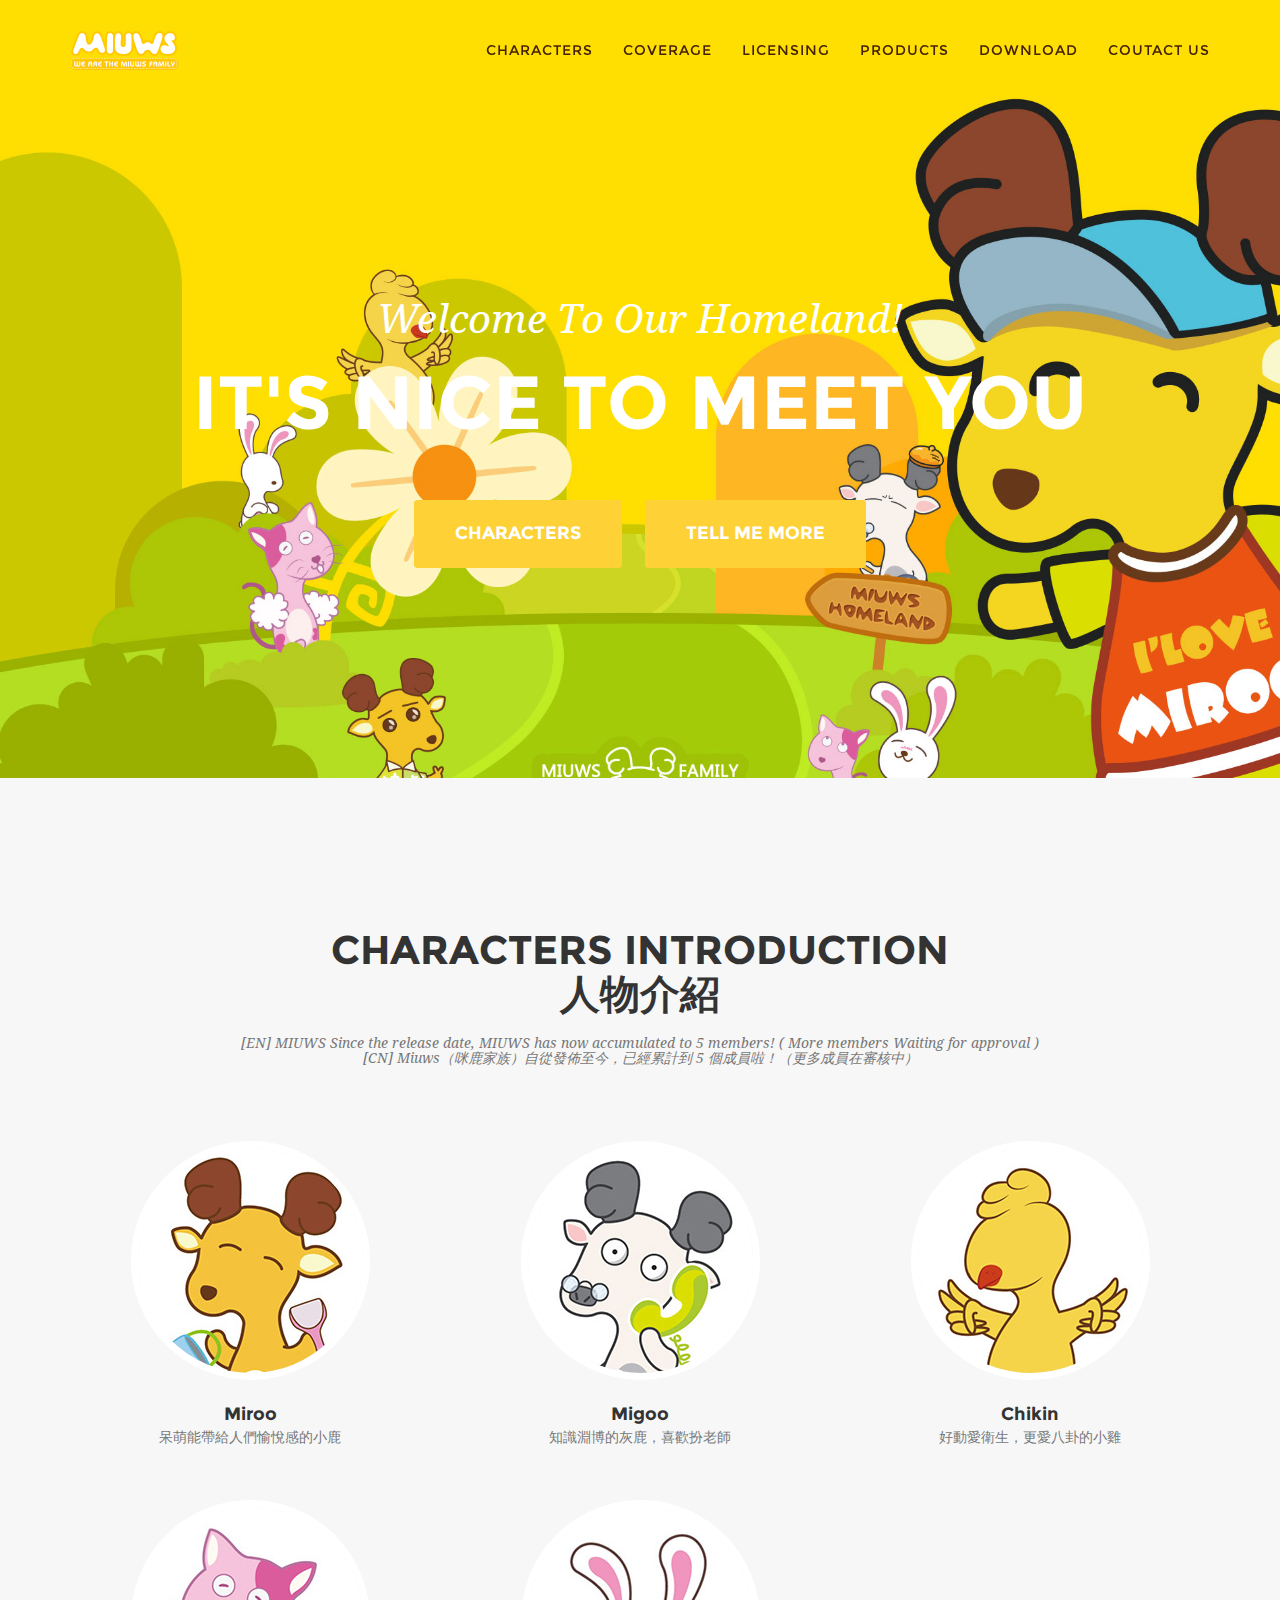
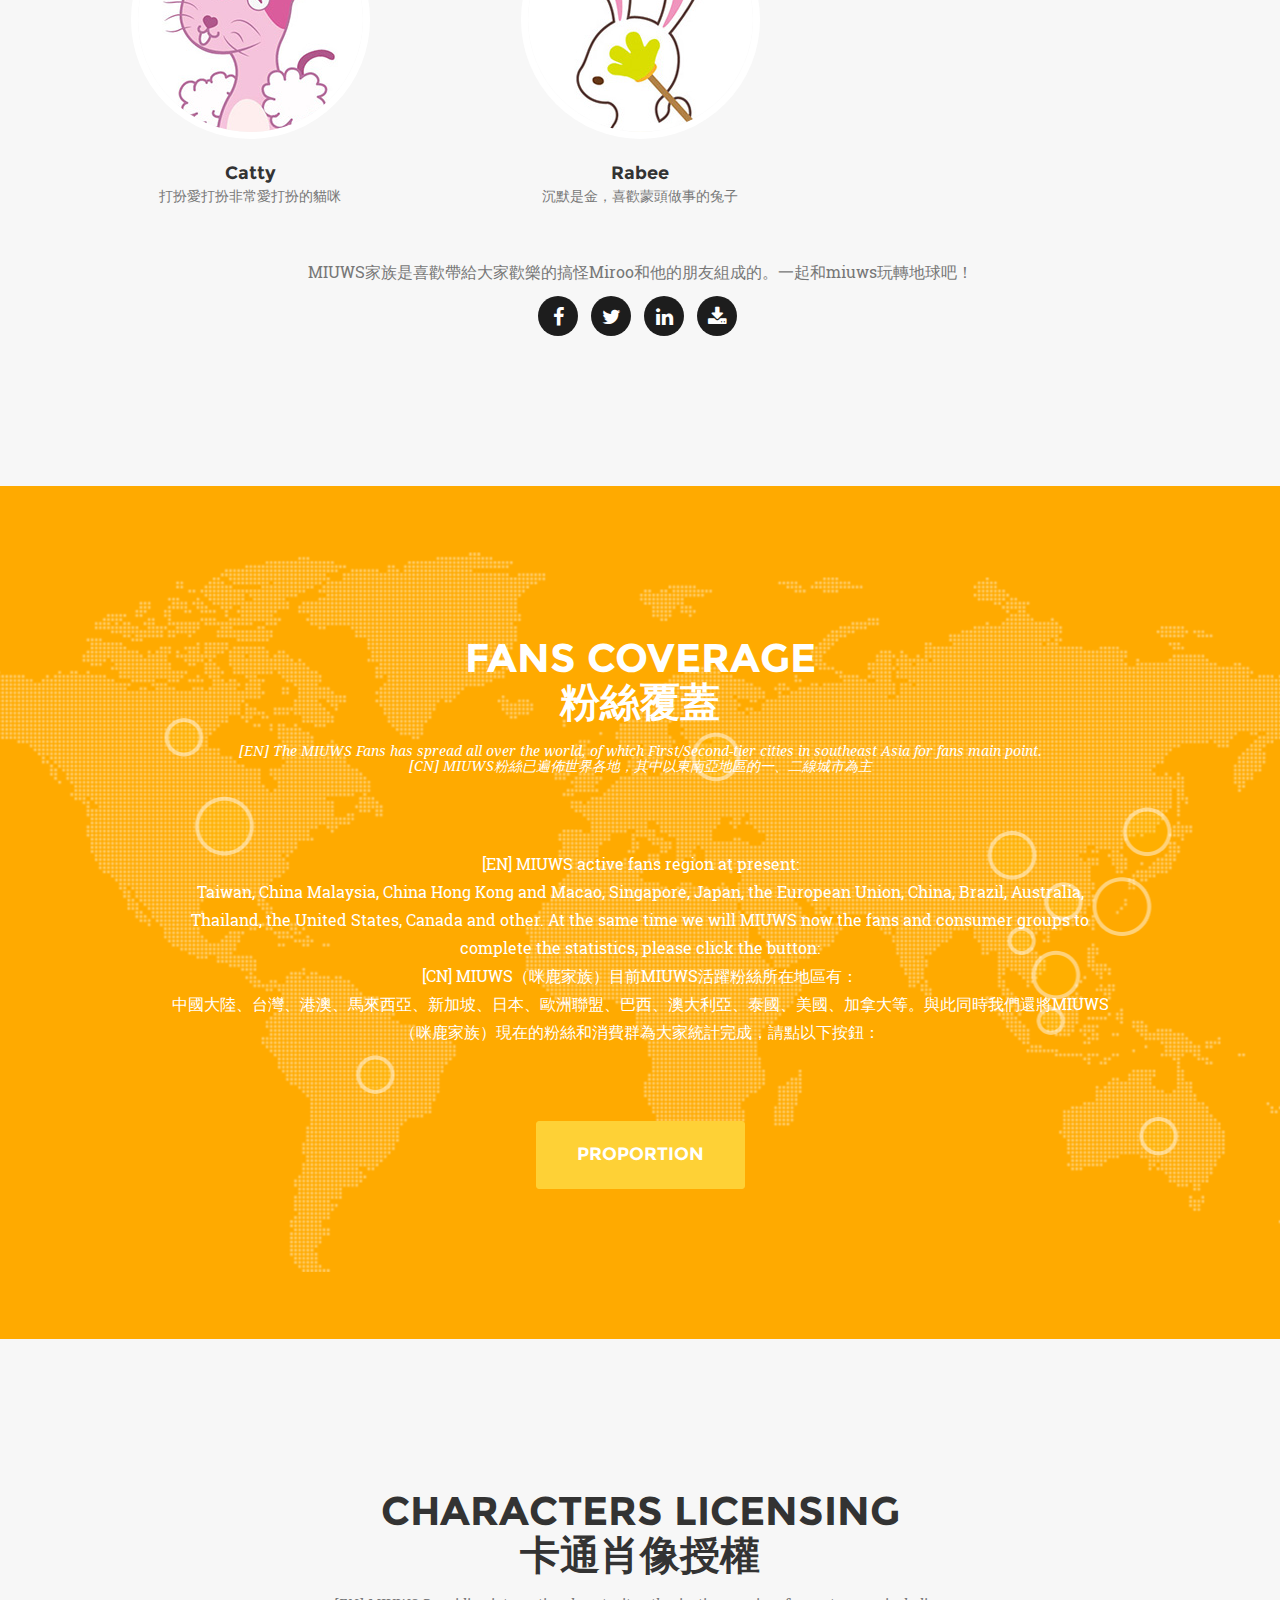
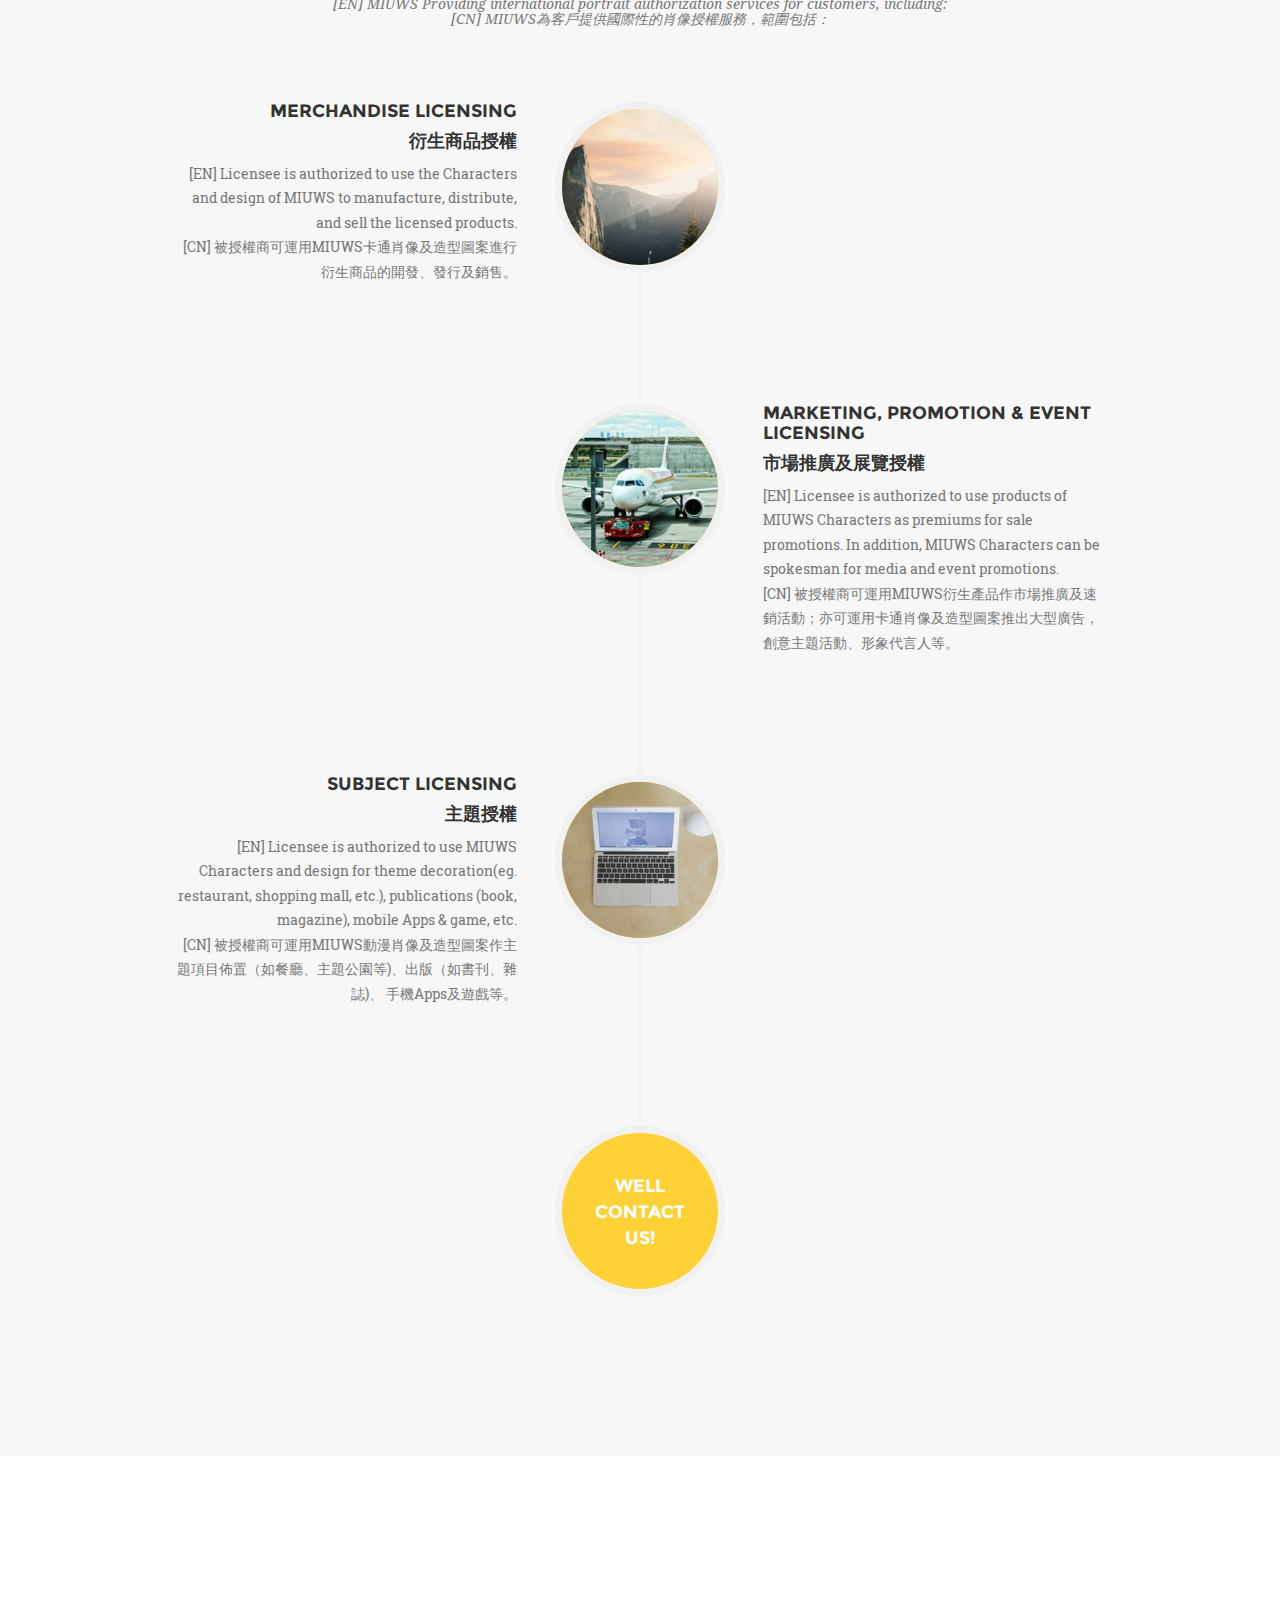
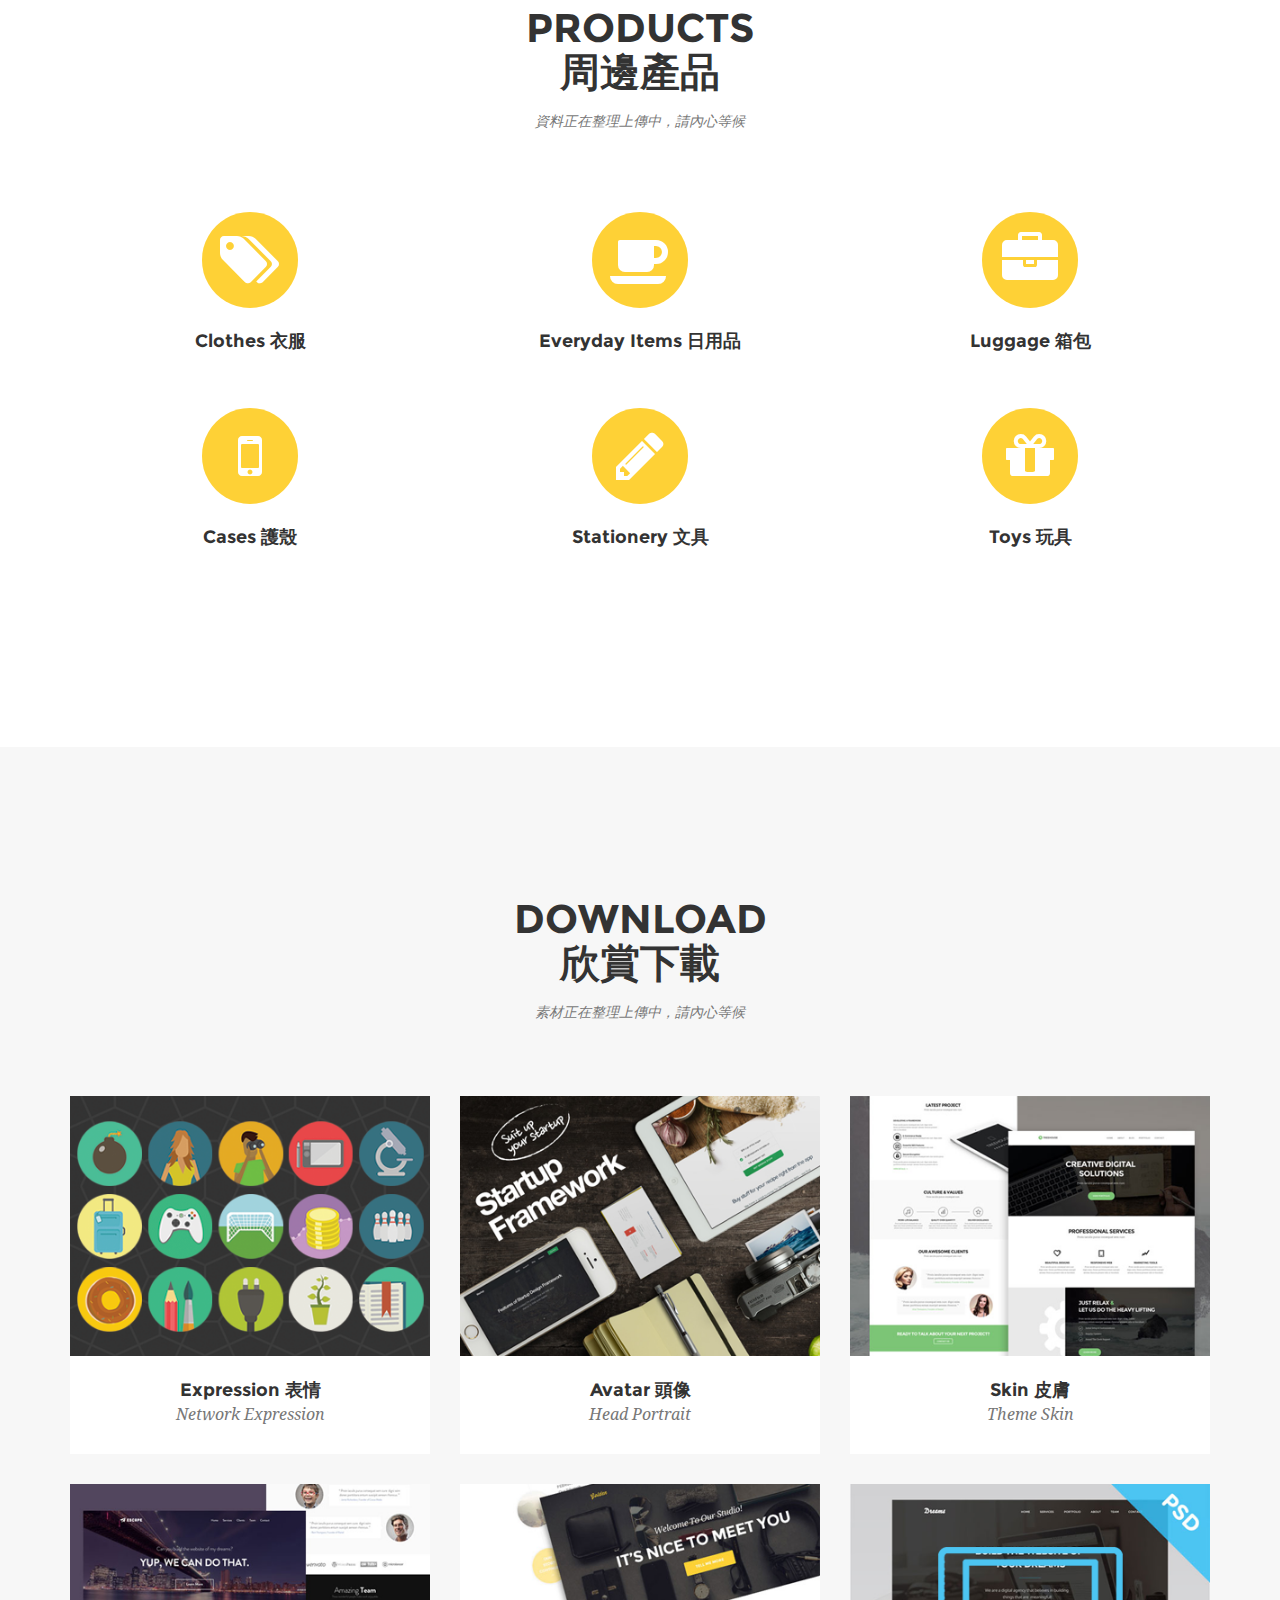
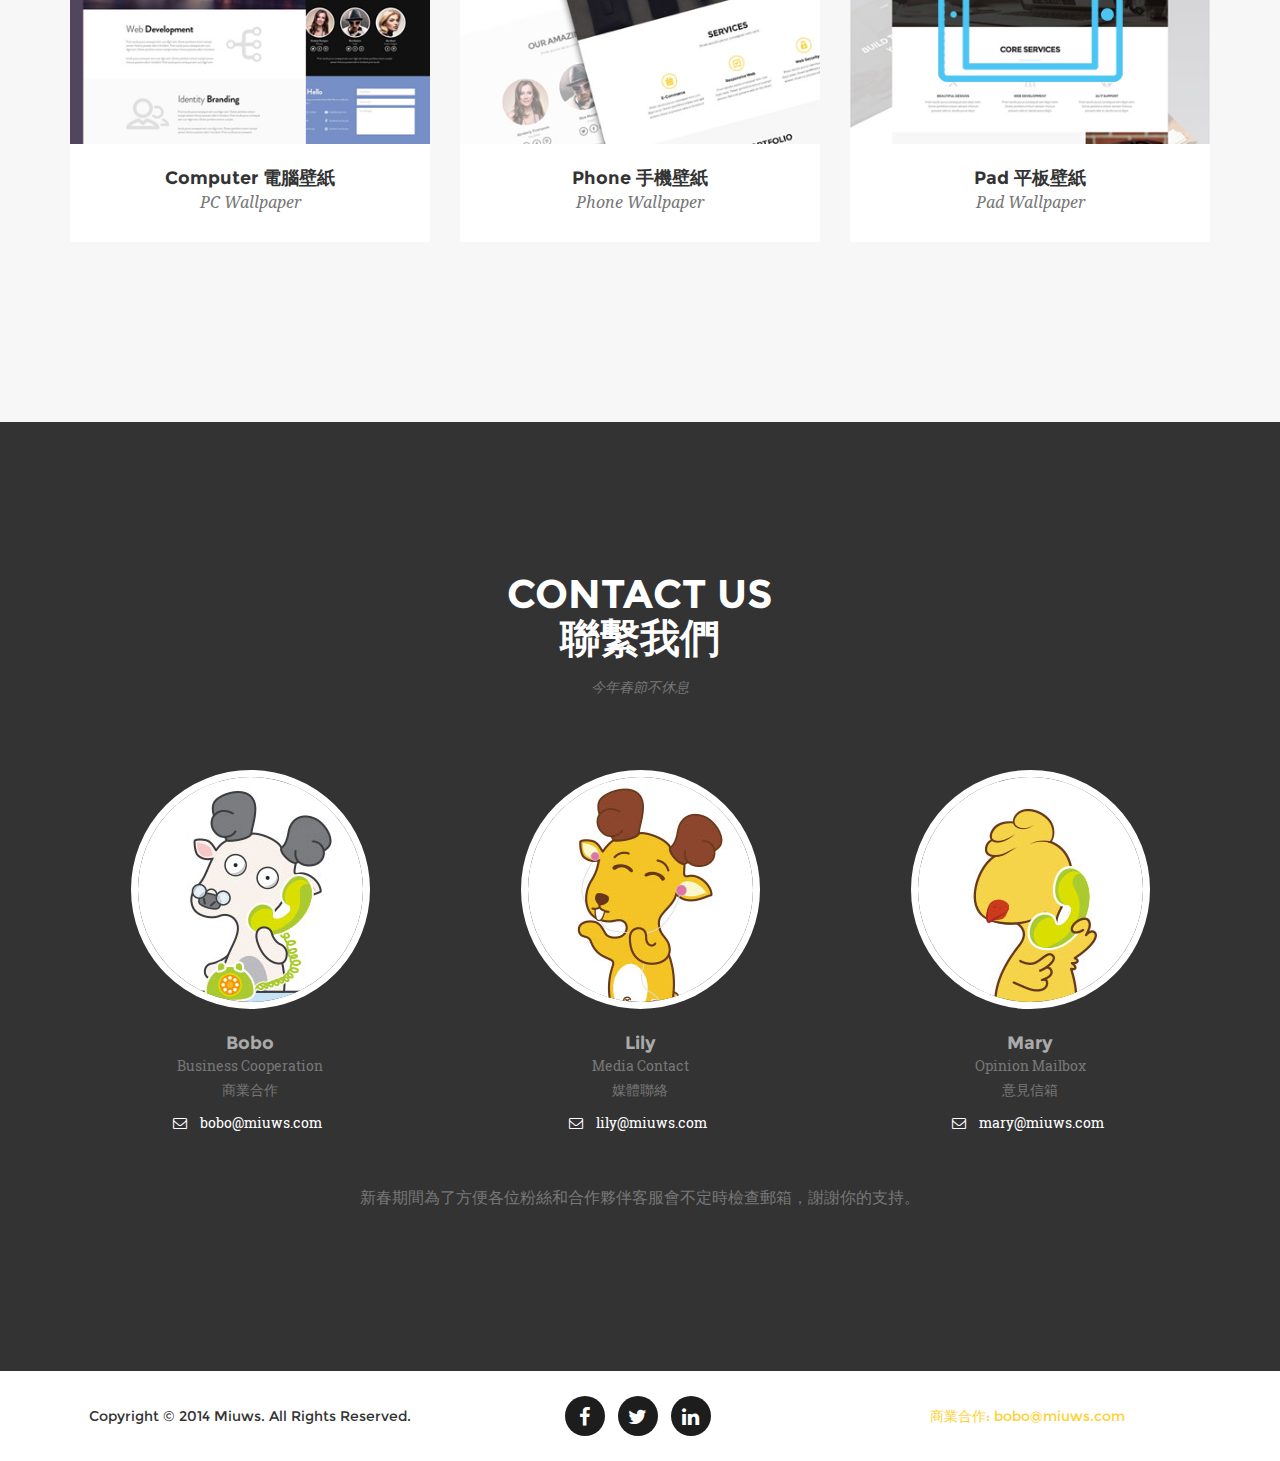
==== commit 50cfa09d: "修改地區中的中國部分" ====
--- a/index.html
+++ b/index.html
@@ -110,24 +110,21 @@
                     <div class="diy-agency-member">
                         <img src="img/characters/1.jpg" class="img-responsive img-circle" alt="">
                         <h4>Miroo</h4>
-                        <p class="text-muted">[EN]  
-                        <br>[CN] 呆萌能帶給人們愉悅感的小鹿</p>
+                        <p class="text-muted">呆萌能帶給人們愉悅感的小鹿</p>
                     </div>
                 </div>
                 <div class="col-sm-4">
                     <div class="diy-agency-member">
                         <img src="img/characters/2.jpg" class="img-responsive img-circle" alt="">
                         <h4>Migoo</h4>
-                        <p class="text-muted">[EN] He is a boy.
-                        <br>[CN] 知識淵博的灰鹿，喜歡扮老師</p>
+                        <p class="text-muted">知識淵博的灰鹿，喜歡扮老師</p>
                     </div>
                 </div>
                 <div class="col-sm-4">
                     <div class="diy-agency-member">
                         <img src="img/characters/3.jpg" class="img-responsive img-circle" alt="">
                         <h4>Chikin</h4>
-                        <p class="text-muted">[EN] He is a boy.
-                        <br>[CN] 好動愛衛生，更愛八卦的小雞</p>
+                        <p class="text-muted">好動愛衛生，更愛八卦的小雞</p>
                     </div>
                 </div>
             </div>
@@ -136,29 +133,26 @@
                     <div class="diy-agency-member">
                         <img src="img/characters/4.jpg" class="img-responsive img-circle" alt="">
                         <h4>Catty</h4>
-                        <p class="text-muted">[EN] He is a boy.
-                        <br>[CN] 打扮愛打扮非常愛打扮的貓咪</p>
+                        <p class="text-muted">打扮愛打扮非常愛打扮的貓咪</p>
                     </div>
                 </div>
                 <div class="col-sm-4">
                     <div class="diy-agency-member">
                         <img src="img/characters/5.jpg" class="img-responsive img-circle" alt="">
                         <h4>Rabee</h4>
-                        <p class="text-muted">[EN] He is a boy.
-                        <br>[CN] 沉默是金，喜歡蒙頭做事的兔子</p>
+                        <p class="text-muted">沉默是金，喜歡蒙頭做事的兔子</p>
                     </div>
                 </div>
             </div>
             <div class="row">
                 <div class="col-lg-8 col-lg-offset-2 text-center">
-                    <p class="large text-muted">[EN] If you also like the MIUWS, Please subscribe to our social or download.
-                    <br>[CN] 如果你也喜歡MIUWS（咪鹿家族）現在可以關注我們的官方號或者下載正版素材.</p>
+                    <p class="large text-muted">MIUWS家族是喜歡帶給大家歡樂的搞怪Miroo和他的朋友組成的。一起和miuws玩轉地球吧！</p>
 					<ul class="list-inline social-buttons">
-						<li><a href="#"><i class="fa fa-twitter"></i></a>
+						<li><a href="https://www.facebook.com/MIUWS-790879564378055"><i class="fa fa-facebook"></i></a>
 						</li>
-						<li><a href="#"><i class="fa fa-facebook"></i></a>
+						<li><a href="https://twitter.com/MiuwsFamily"><i class="fa fa-twitter"></i></a>
 						</li>
-						<li><a href="#"><i class="fa fa-linkedin"></i></a>
+						<li><a href="https://www.instagram.com/miuwsfamily/"><i class="fa fa-linkedin"></i></a>
 						</li>
 						<li><a class="page-scroll" href="#download"><i class="fa fa-download"></i></a>
 						</li>
@@ -184,14 +178,14 @@
                     <p class="large text-muted">[EN] MIUWS active fans region at present: 
                     	<br>Taiwan, China Malaysia, China Hong Kong and Macao, Singapore, Japan, the European Union, China, Brazil, Australia, Thailand, the United States, Canada and other. At the same time we will MIUWS now the fans and consumer groups to complete the statistics, please click the button:
                     	<br>[CN] MIUWS（咪鹿家族）目前MIUWS活躍粉絲所在地區有：
-                    	<br>中國台灣、馬來西亞、中國港澳、新加坡、日本、歐洲聯盟、中國大陸、巴西、澳大利亞、泰國、美國、加拿大等。與此同時我們還將MIUWS（咪鹿家族）現在的粉絲和消費群為大家統計完成，請點以下按鈕：</p>
+                    	<br>中國大陸、台灣、港澳、馬來西亞、新加坡、日本、歐洲聯盟、巴西、澳大利亞、泰國、美國、加拿大等。與此同時我們還將MIUWS（咪鹿家族）現在的粉絲和消費群為大家統計完成，請點以下按鈕：</p>
                 </div>
             </div>
             <div class="row">
                 <div class="col-lg-12">
 					<div class="row">
 						<div class="col-lg-12 text-center">
-							<a href="#coverageModal1" class="page-scroll btn btn-xl" data-toggle="modal">Proportion</a>
+							<a class="page-scroll btn btn-xl" data-toggle="modal">Proportion</a>
 						</div>
 					</div>
                 </div>
@@ -280,8 +274,7 @@
                 <div class="col-lg-12 text-center">
                     <h2 class="section-heading">Products
                     <br>周邊產品</h2>
-                    <h3 class="section-subheading text-muted">Brief introduction Brief introduction Brief introduction Brief introduction Brief introduction Brief introduction
-                    <br>說明文案說明文案說明文案說明文案</h3>
+                    <h3 class="section-subheading text-muted">資料正在整理上傳中，請內心等候</h3>
                 </div>
             </div>
 			<!-- (3) Section -->
@@ -348,12 +341,12 @@
                 <div class="col-lg-12 text-center">
                     <h2 class="section-heading">Download
                     <br>欣賞下載</h2>
-                    <h3 class="section-subheading text-muted">Lorem ipsum dolor sit amet consectetur.素材不可用於盈利</h3>
+                    <h3 class="section-subheading text-muted">素材正在整理上傳中，請內心等候</h3>
                 </div>
             </div>
             <div class="row">
                 <div class="col-md-4 col-sm-6 download-item">
-                    <a href="#downloadModal1" class="download-link" data-toggle="modal">
+                    <a class="download-link" data-toggle="modal">
                         <div class="download-hover">
                             <div class="download-hover-content">
                                 <i class="fa fa-plus fa-3x"></i>
@@ -367,7 +360,7 @@
                     </div>
                 </div>
                 <div class="col-md-4 col-sm-6 download-item">
-                    <a href="#downloadModal2" class="download-link" data-toggle="modal">
+                    <a class="download-link" data-toggle="modal">
                         <div class="download-hover">
                             <div class="download-hover-content">
                                 <i class="fa fa-plus fa-3x"></i>
@@ -381,7 +374,7 @@
                     </div>
                 </div>
                 <div class="col-md-4 col-sm-6 download-item">
-                    <a href="#downloadModal3" class="download-link" data-toggle="modal">
+                    <a class="download-link" data-toggle="modal">
                         <div class="download-hover">
                             <div class="download-hover-content">
                                 <i class="fa fa-plus fa-3x"></i>
@@ -395,7 +388,7 @@
                     </div>
                 </div>
                 <div class="col-md-4 col-sm-6 download-item">
-                    <a href="#downloadModal4" class="download-link" data-toggle="modal">
+                    <a class="download-link" data-toggle="modal">
                         <div class="download-hover">
                             <div class="download-hover-content">
                                 <i class="fa fa-plus fa-3x"></i>
@@ -409,7 +402,7 @@
                     </div>
                 </div>
                 <div class="col-md-4 col-sm-6 download-item">
-                    <a href="#downloadModal5" class="download-link" data-toggle="modal">
+                    <a class="download-link" data-toggle="modal">
                         <div class="download-hover">
                             <div class="download-hover-content">
                                 <i class="fa fa-plus fa-3x"></i>
@@ -423,7 +416,7 @@
                     </div>
                 </div>
                 <div class="col-md-4 col-sm-6 download-item">
-                    <a href="#downloadModal6" class="download-link" data-toggle="modal">
+                    <a class="download-link" data-toggle="modal">
                         <div class="download-hover">
                             <div class="download-hover-content">
                                 <i class="fa fa-plus fa-3x"></i>
@@ -447,7 +440,7 @@
                 <div class="col-lg-12 text-center">
                     <h2 class="section-heading">Contact Us
                     <br>聯繫我們</h2>
-                    <h3 class="section-subheading text-muted">Lorem ipsum dolor sit amet consectetur.</h3>
+                    <h3 class="section-subheading text-muted">今年春節不休息</h3>
                 </div>
             </div>
             <div class="row">
@@ -496,7 +489,7 @@
             </div>
             <div class="row">
                 <div class="col-lg-8 col-lg-offset-2 text-center">
-                    <p class="large text-muted">Lorem ipsum dolor sit amet, consectetur adipisicing elit. Aut eaque, <a href="#downloadModal6" style="color:#fd0;">quos non quis ad perspiciatis</a>, totam corporis ea, <a href="#downloadModal6" style="color:#fd0;">alias ut unde</a>.</p>
+                    <p class="large text-muted">新春期間為了方便各位粉絲和合作夥伴客服會不定時檢查郵箱，謝謝你的支持。</p>
                 </div>
             </div>
         </div>
@@ -510,19 +503,17 @@
                 </div>
                 <div class="col-md-4">
                     <ul class="list-inline social-buttons">
-                        <li><a href="#"><i class="fa fa-twitter"></i></a>
+                        <li><a href="https://www.facebook.com/MIUWS-790879564378055"><i class="fa fa-facebook"></i></a>
                         </li>
-                        <li><a href="#"><i class="fa fa-facebook"></i></a>
+                        <li><a href="https://twitter.com/MiuwsFamily"><i class="fa fa-twitter"></i></a>
                         </li>
-                        <li><a href="#"><i class="fa fa-linkedin"></i></a>
+                        <li><a href="https://www.instagram.com/miuwsfamily/"><i class="fa fa-linkedin"></i></a>
                         </li>
                     </ul>
                 </div>
                 <div class="col-md-4">
                     <ul class="list-inline quicklinks">
-                        <li><a href="#">Privacy Policy</a>
-                        </li>
-                        <li><a href="#">Terms of Use</a>
+                        <li><a href="mailto:bobo@miuws.com">商業合作: bobo@miuws.com‍</a>
                         </li>
                     </ul>
                 </div>
